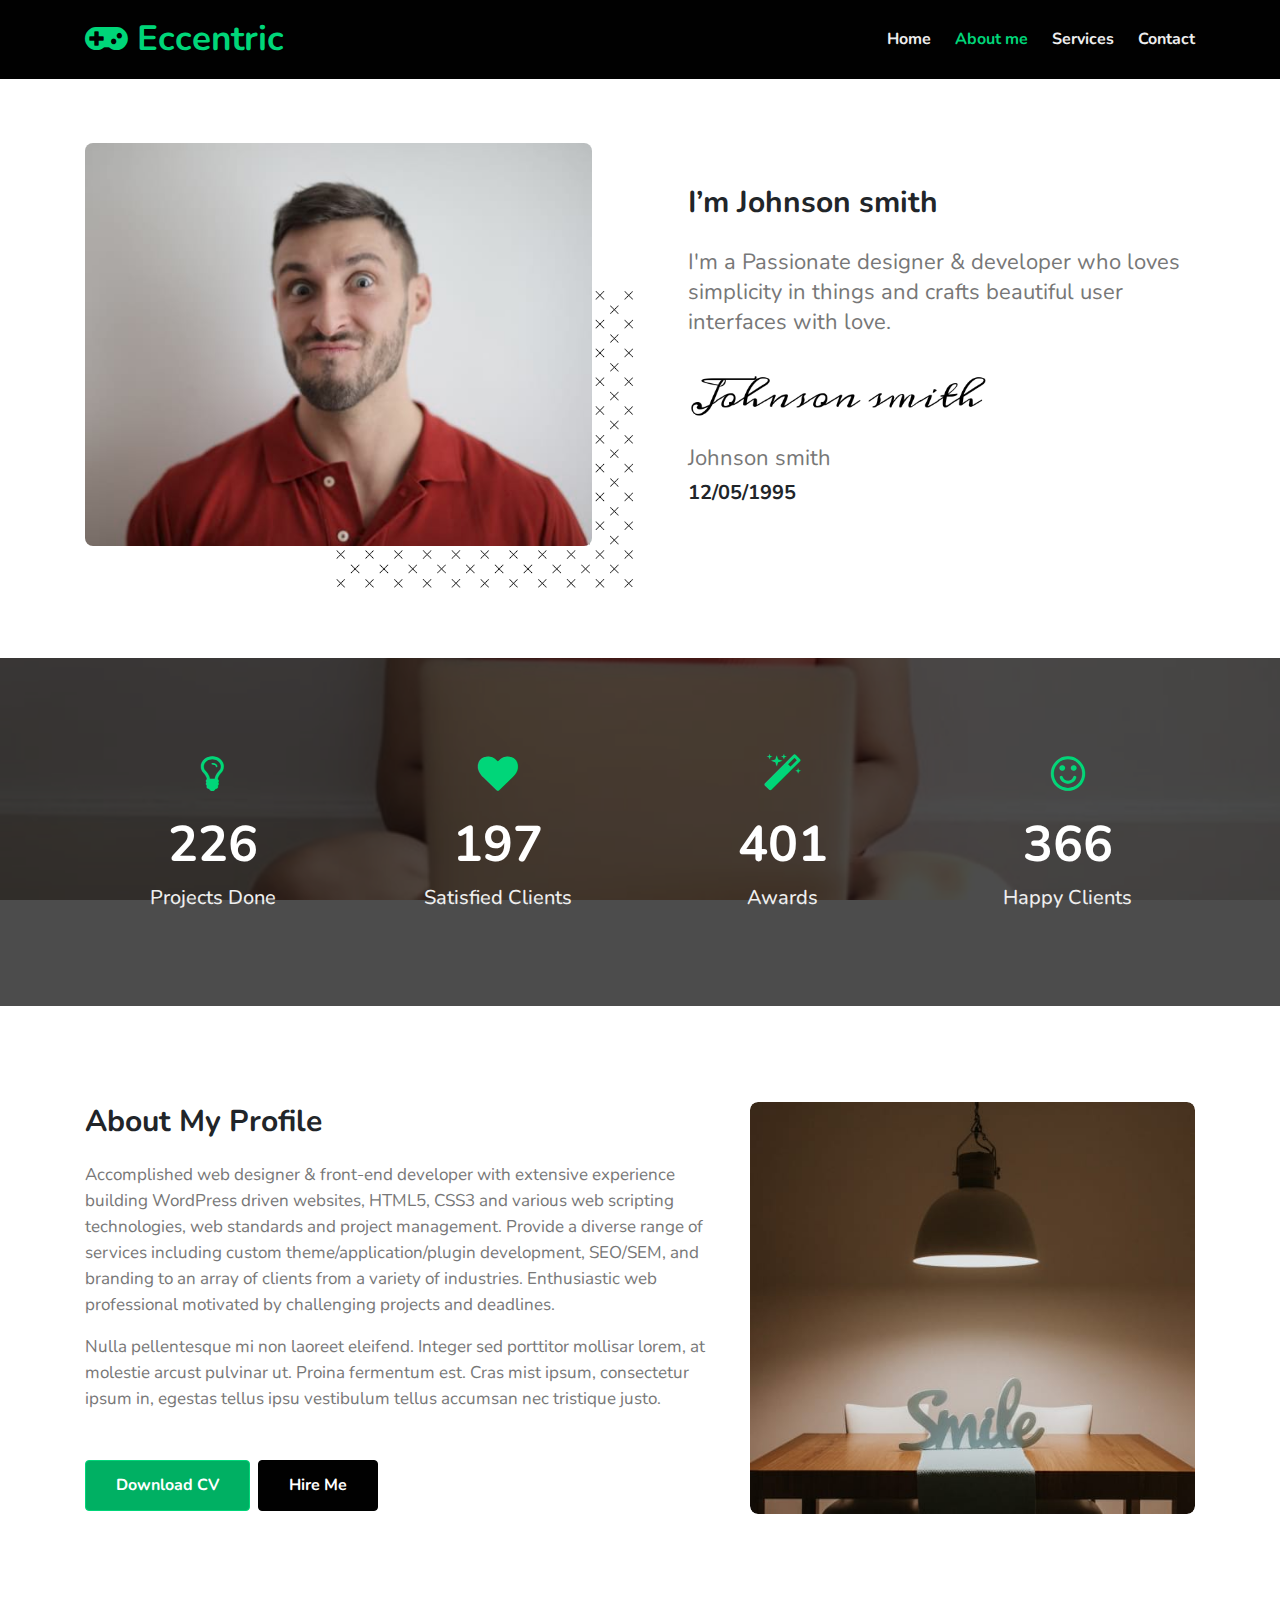
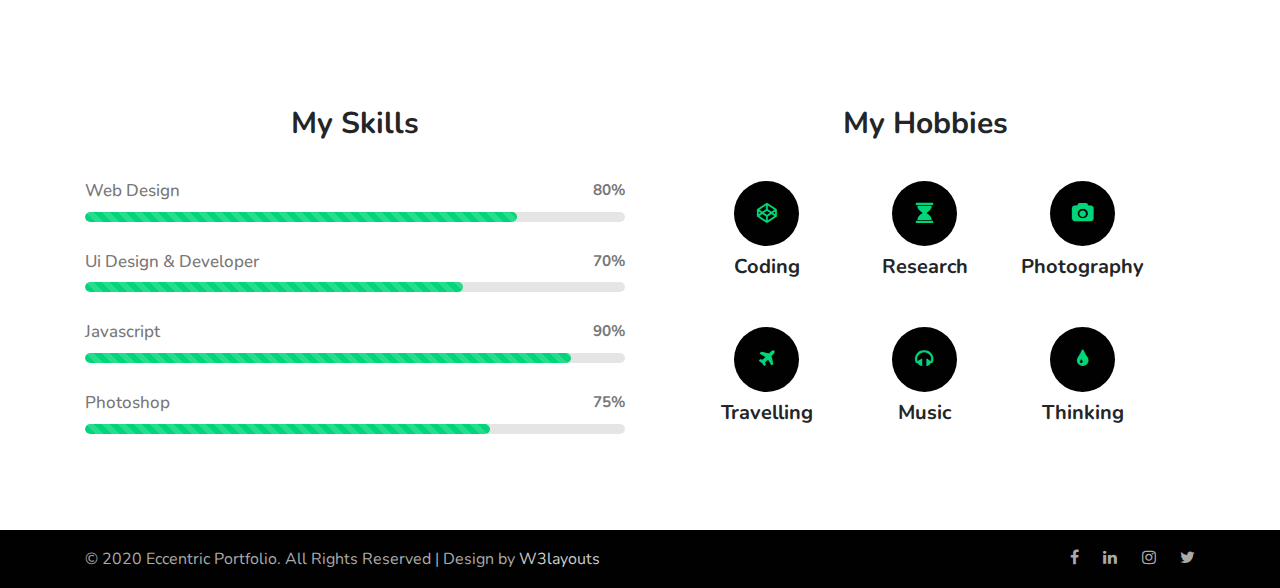
==== about.html @ 5cfd3385 "Website Changed" ====
<!--
Author: W3layouts
Author URL: http://w3layouts.com
-->
<!doctype html>
<html lang="en">

<head>
  <!-- Required meta tags -->
  <meta charset="utf-8">
  <meta name="viewport" content="width=device-width, initial-scale=1, shrink-to-fit=no">

  <title>Eccentric portfolio V2 - Personal Category Bootstrap Responsive Website Template | About : W3layouts</title>

  <!-- google fonts -->
  <link href="//fonts.googleapis.com/css?family=Nunito:400,700&display=swap" rel="stylesheet">

  <!-- Template CSS -->
  <link rel="stylesheet" href="assets/css/style-starter.css">

</head>

<body>
<!-- header -->
<header>
  <div class="w3l-header" id="home">
    <div class="container">
      <nav class="navbar navbar-expand-lg navbar-dark pl-0 pr-0">
        <a class="navbar-brand m-0" href="index.html"><span class="fa fa-gamepad"></span> Eccentric </a>
        <!-- if logo is image enable this   
            <a class="navbar-brand" href="#index.html">
                <img src="image-path" alt="Your logo" title="Your logo" style="height:35px;" />
            </a> -->
        <button class="navbar-toggler" type="button" data-toggle="collapse" data-target="#navbarNav" aria-controls="navbarNav" aria-expanded="false"
          aria-label="Toggle navigation">
          <span class="navbar-toggler-icon fa fa-bars"></span>
        </button>
        <div class="collapse navbar-collapse" id="navbarNav">
          <ul class="navbar-nav ml-auto">
            <li class="nav-item mr-lg-4">
              <a class="nav-link pl-0 pr-0" href="index.html">Home <span class="sr-only">(current)</span></a>
            </li>
            <li class="nav-item active mr-lg-4">
              <a class="nav-link pl-0 pr-0" href="about.html">About me</a>
            </li>
            <li class="nav-item mr-lg-4">
              <a class="nav-link pl-0 pr-0" href="services.html">Services</a>
            </li>
            <li class="nav-item">
              <a class="nav-link pl-0 pr-0" href="contact.html">Contact</a>
            </li>
          </ul>
        </div>
      </nav>
    </div>
  </div>
</header>
<!-- //header -->
<!-- about me -->
<div class="w3l-about py-5">
    <div class="container py-lg-3">
        <div class="row about-content mb-lg-5">
            <div class="col-lg-6 pr-md-5">
                <div class="image-block">
                    <img src="assets/images/me.jpg" class="img-fluid myphoto" alt="my photo" />
                    <img src="assets/images/cross.png" class="img-fluid pos" alt="dots" />
                </div>
            </div>
            <div class="col-lg-6 info pl-lg-5 mt-lg-0 mt-5 pt-lg-0 pt-3 align-center">
                <h4 class="">I’m Johnson smith</h4>
                <p class="mt-md-4 mt-3 mb-0"> I'm a Passionate designer & developer who loves simplicity in things and crafts beautiful user
                    interfaces with love.</p>
                <img src="assets/images/signature.png" class="img-fluid signature mt-4 mb-2" width="300px" alt="my photo" />
                <p class="m-0 mb-2">Johnson smith</p>
                <h6>12/05/1995</h6>
            </div>
        </div>
    </div>
</div>
<!-- //about me -->
<!-- stats -->
<section class="w3l-stats py-lg-5 py-4" id="stats">
    <div class="gallery-inner container py-md-5 py-4">
        <div class="row stats-con text-white">
            <div class="col-sm-3 col-6 stats_info counter_grid">
                <span class="fa fa-lightbulb-o"></span>
                <p class="counter">645</p>
                <h4>Projects Done</h4>
            </div>
            <div class="col-sm-3 col-6 stats_info counter_grid1">
                <span class="fa fa-heart"></span>
                <p class="counter">563</p>
                <h4>Satisfied Clients</h4>
            </div>
            <div class="col-sm-3 col-6 stats_info counter_grid mt-sm-0 mt-5">
                <span class="fa fa-magic"></span>
                <p class="counter">1145</p>
                <h4>Awards</h4>
            </div>
            <div class="col-sm-3 col-6 stats_info counter_grid2 mt-sm-0 mt-5">
                <span class="fa fa-smile-o"></span>
                <p class="counter">1045</p>
                <h4>Happy Clients</h4>
            </div>
        </div>
    </div>
</section>
<!-- //stats -->
<!-- about my profile -->
<section class="w3l-about-bottom py-5" id="about">
    <div class="container py-lg-5 py-md-3">
        <div class="row middle-grids">
            <div class="col-lg-7 advantage-grid-info">
                <div class="advantage_left">
                    <h4>About my profile </h4>
                    <p class="mb-3">Accomplished web designer & front-end developer with extensive experience
                        building WordPress driven websites, HTML5, CSS3 and various web scripting technologies,
                        web standards and project management. Provide a diverse range of services including custom
                        theme/application/plugin development, SEO/SEM, and branding to an array of clients from a
                        variety of industries. Enthusiastic web professional motivated by challenging projects and
                        deadlines.</p>
                    <p class="mb-0">Nulla pellentesque mi non laoreet eleifend. Integer sed porttitor mollisar
                        lorem, at molestie arcust pulvinar ut. Proina fermentum est. Cras mist ipsum, consectetur
                        ipsum in, egestas tellus ipsu vestibulum tellus accumsan nec tristique justo.
                    </p>
                    <a href="resume.html" class="btn-style btn-primary btn mt-lg-5 mt-4">Download CV</a>
                    <a href="contact.html" class="btn-style btn-secondary btn mt-lg-5 mt-4 ml-1">Hire Me</a>
                </div>
            </div>
            <div class="col-lg-5 advantage-grid-info1">
                <div class="advantage_left1 mt-lg-0 mt-5">
                    <img src="assets/images/about.jpg" class="img img-fluid" alt="">
                </div>
            </div>
        </div>
    </div>
</section>
<!-- //about my profile -->
<!-- skills and hobbies -->
<div class="w3l-skills py-5" id="skills">
    <div class="container py-lg-5 py-md-3">
        <div class="modal-spa">
            <div class="row skills">
                <div class="col-lg-6 bar-grids bargrids-left">
                    <h4> My Skills </h4>
                    <h6>web design <span> 80% </span></h6>
                    <div class="progress">
                        <div class="progress-bar progress-bar-striped active editContent" style="width: 80%">
                        </div>
                    </div>
                    <h6>ui design & developer <span> 70% </span></h6>
                    <div class="progress  w3-bar-grids">
                        <div class="progress-bar progress-bar-striped active" style="width: 70%">
                        </div>
                    </div>
                    <h6>Javascript<span>90% </span></h6>
                    <div class="progress  w3-bar-grids">
                        <div class="progress-bar progress-bar-striped active" style="width: 90%">
                        </div>
                    </div>
                    <h6>Photoshop <span> 75% </span></h6>
                    <div class="progress  w3-bar-grids prgs-w3-last">
                        <div class="progress-bar progress-bar-striped active" style="width: 75%">
                        </div>
                    </div>
                </div>
                <div class="col-lg-6 bar-grids w3-bar-grids mt-lg-0 mt-5">
                    <h4> My Hobbies </h4>
                    <div class="row pl-lg-5 pr-lg-5">
                        <div class="col-4 hobbies-grid1 grid1">
                            <div class="icon-bg">
                                <span class="fa fa-codepen"></span>
                            </div>
                            <h5>Coding</h5>
                        </div>
                        <div class="col-4 hobbies-grid1 grid2">
                            <div class="icon-bg">
                                <span class="fa fa-hourglass"></span>
                            </div>
                            <h5>Research</h5>
                        </div>
                        <div class="col-4 hobbies-grid1 grid3">
                            <div class="icon-bg">
                                <span class="fa fa-camera"></span>
                            </div>
                            <h5>Photography</h5>
                        </div>
                        <div class="col-4 hobbies-grid1 grid4">
                            <div class="icon-bg">
                                <span class="fa fa-plane"></span>
                            </div>
                            <h5>Travelling</h5>
                        </div>
                        <div class="col-4 hobbies-grid1 grid5">
                            <div class="icon-bg">
                                <span class="fa fa-headphones"></span>
                            </div>
                            <h5>Music</h5>
                        </div>
                        <div class="col-4 hobbies-grid1 grid6">
                            <div class="icon-bg">
                                <span class="fa fa-tint"></span>
                            </div>
                            <h5>Thinking</h5>
                        </div>
                    </div>
                </div>
            </div>
        </div>
    </div>
</div>
<!-- //skills and hobbies -->
<!-- Footer -->
<footer>
  <section class="w3l-footers-1">
    <div class="footer py-3">
      <div class="container">
        <div class="footer-content">
          <div class="row">
            <div class="col-lg-8 footer-left">
              <p class="m-0">&copy; 2020 Eccentric Portfolio. All Rights Reserved | Design by <a href="https://w3layouts.com">W3layouts</a></p>
            </div>
            <div class="col-lg-4 footer-right text-lg-right text-center mt-lg-0 mt-3">
              <ul class="social m-0 p-0">
                <li><a href="#facebook"><span class="fa fa-facebook"></span></a></li>
                <li><a href="#linkedin"><span class="fa fa-linkedin"></span></a></li>
                <li><a href="#instagram"><span class="fa fa-instagram"></span></a></li>
                <li><a href="#twitter"><span class="fa fa-twitter"></span></a></li>
              </ul>
            </div>
          </div>
        </div>
      </div>
    </div>
  </section>
</footer>
<!-- //Footer -->

<!-- move top -->
<button onclick="topFunction()" id="movetop" class="editContent" title="Go to top">
  <span class="fa fa-angle-up"></span>
</button>
<script>
  // When the user scrolls down 20px from the top of the document, show the button
  window.onscroll = function () {
    scrollFunction()
  };

  function scrollFunction() {
    if (document.body.scrollTop > 20 || document.documentElement.scrollTop > 20) {
      document.getElementById("movetop").style.display = "block";
    } else {
      document.getElementById("movetop").style.display = "none";
    }
  }

  // When the user clicks on the button, scroll to the top of the document
  function topFunction() {
    document.body.scrollTop = 0;
    document.documentElement.scrollTop = 0;
  }
</script>
<!-- /move top -->

<!-- common jquery -->
<script src="assets/js/jquery-3.3.1.min.js"></script>
<!-- //common jquery -->

<!-- disable body scroll which navbar is in active -->
<script>
  $(function () {
    $('.navbar-toggler').click(function () {
      $('body').toggleClass('noscroll');
    })
  });
</script>
<!-- disable body scroll which navbar is in active -->


<!-- for blog carousel slider -->
<script src="assets/js/owl.carousel.js"></script>
<script>
  $(document).ready(function () {
    var owl = $('.owl-carousel');
    owl.owlCarousel({
      stagePadding: 20,
      margin: 15,
      nav: false,
      loop: false,
      responsive: {
        0: {
          items: 1
        },
        600: {
          items: 2
        },
        1000: {
          items: 3
        }
      }
    })
  })
</script>
<!-- //for blog carousel slider -->


<!-- stats number counter-->
<script src="assets/js/jquery.waypoints.min.js"></script>
<script src="assets/js/jquery.countup.js"></script>
<script>
  $('.counter').countUp();
</script>
<!-- //stats number counter -->

<!-- jQuery-Photo-filter-lightbox-portfolio-plugin -->
<script src="assets/js/jquery-1.7.2.js"></script>
<script src="assets/js/jquery.quicksand.js"></script>
<script src="assets/js/script.js"></script>
<script src="assets/js/jquery.prettyPhoto.js"></script>
<!-- //jQuery-Photo-filter-lightbox-portfolio-plugin -->

<!--  bootstrap js -->
<script src="assets/js/bootstrap.min.js"></script>
<!--  //bootstrap js -->

</body>

</html>
---- assets/css/style-starter.css ----
/*--
Author: W3layouts
Author URL: http://w3layouts.com
--*/@charset "UTF-8";
/*!
 * Bootstrap v4.4.1 (https://getbootstrap.com/)
 * Copyright 2011-2019 The Bootstrap Authors
 * Copyright 2011-2019 Twitter, Inc.
 * Licensed under MIT (https://github.com/twbs/bootstrap/blob/master/LICENSE)
 */
:root {
  --blue: #007bff;
  --indigo: #6610f2;
  --purple: #6f42c1;
  --pink: #e83e8c;
  --red: #dc3545;
  --orange: #fd7e14;
  --yellow: #ffc107;
  --green: #28a745;
  --teal: #20c997;
  --cyan: #17a2b8;
  --white: #fff;
  --gray: #6c757d;
  --gray-dark: #343a40;
  --primary: #00d679;
  --secondary: #010101;
  --success: #28a745;
  --info: #17a2b8;
  --warning: #ffc107;
  --danger: #dc3545;
  --light: #f8f9fa;
  --dark: #343a40;
  --breakpoint-xs: 0;
  --breakpoint-sm: 576px;
  --breakpoint-md: 768px;
  --breakpoint-lg: 992px;
  --breakpoint-xl: 1200px;
  --font-family-sans-serif: -apple-system, BlinkMacSystemFont, "Segoe UI", Roboto, "Helvetica Neue", Arial, "Noto Sans", sans-serif, "Apple Color Emoji", "Segoe UI Emoji", "Segoe UI Symbol", "Noto Color Emoji";
  --font-family-monospace: SFMono-Regular, Menlo, Monaco, Consolas, "Liberation Mono", "Courier New", monospace; }

*,
*::before,
*::after {
  box-sizing: border-box; }

html {
  font-family: sans-serif;
  line-height: 1.15;
  -webkit-text-size-adjust: 100%;
  -webkit-tap-highlight-color: rgba(0, 0, 0, 0); }

article, aside, figcaption, figure, footer, header, hgroup, main, nav, section {
  display: block; }

body {
  margin: 0;
  font-family: -apple-system, BlinkMacSystemFont, "Segoe UI", Roboto, "Helvetica Neue", Arial, "Noto Sans", sans-serif, "Apple Color Emoji", "Segoe UI Emoji", "Segoe UI Symbol", "Noto Color Emoji";
  font-size: 1rem;
  font-weight: 400;
  line-height: 1.5;
  color: #212529;
  text-align: left;
  background-color: #fff; }

[tabindex="-1"]:focus:not(:focus-visible) {
  outline: 0 !important; }

hr {
  box-sizing: content-box;
  height: 0;
  overflow: visible; }

h1, h2, h3, h4, h5, h6 {
  margin-top: 0;
  margin-bottom: 0.5rem; }

p {
  margin-top: 0;
  margin-bottom: 1rem; }

abbr[title],
abbr[data-original-title] {
  text-decoration: underline;
  -webkit-text-decoration: underline dotted;
          text-decoration: underline dotted;
  cursor: help;
  border-bottom: 0;
  -webkit-text-decoration-skip-ink: none;
          text-decoration-skip-ink: none; }

address {
  margin-bottom: 1rem;
  font-style: normal;
  line-height: inherit; }

ol,
ul,
dl {
  margin-top: 0;
  margin-bottom: 1rem; }

ol ol,
ul ul,
ol ul,
ul ol {
  margin-bottom: 0; }

dt {
  font-weight: 700; }

dd {
  margin-bottom: .5rem;
  margin-left: 0; }

blockquote {
  margin: 0 0 1rem; }

b,
strong {
  font-weight: bolder; }

small {
  font-size: 80%; }

sub,
sup {
  position: relative;
  font-size: 75%;
  line-height: 0;
  vertical-align: baseline; }

sub {
  bottom: -.25em; }

sup {
  top: -.5em; }

a {
  color: #00d679;
  text-decoration: none;
  background-color: transparent; }
  a:hover {
    color: #008a4e;
    text-decoration: underline; }

a:not([href]) {
  color: inherit;
  text-decoration: none; }
  a:not([href]):hover {
    color: inherit;
    text-decoration: none; }

pre,
code,
kbd,
samp {
  font-family: SFMono-Regular, Menlo, Monaco, Consolas, "Liberation Mono", "Courier New", monospace;
  font-size: 1em; }

pre {
  margin-top: 0;
  margin-bottom: 1rem;
  overflow: auto; }

figure {
  margin: 0 0 1rem; }

img {
  vertical-align: middle;
  border-style: none; }

svg {
  overflow: hidden;
  vertical-align: middle; }

table {
  border-collapse: collapse; }

caption {
  padding-top: 0.75rem;
  padding-bottom: 0.75rem;
  color: #6c757d;
  text-align: left;
  caption-side: bottom; }

th {
  text-align: inherit; }

label {
  display: inline-block;
  margin-bottom: 0.5rem; }

button {
  border-radius: 0; }

button:focus {
  outline: 1px dotted;
  outline: 5px auto -webkit-focus-ring-color; }

input,
button,
select,
optgroup,
textarea {
  margin: 0;
  font-family: inherit;
  font-size: inherit;
  line-height: inherit; }

button,
input {
  overflow: visible; }

button,
select {
  text-transform: none; }

select {
  word-wrap: normal; }

button,
[type="button"],
[type="reset"],
[type="submit"] {
  -webkit-appearance: button; }

button:not(:disabled),
[type="button"]:not(:disabled),
[type="reset"]:not(:disabled),
[type="submit"]:not(:disabled) {
  cursor: pointer; }

button::-moz-focus-inner,
[type="button"]::-moz-focus-inner,
[type="reset"]::-moz-focus-inner,
[type="submit"]::-moz-focus-inner {
  padding: 0;
  border-style: none; }

input[type="radio"],
input[type="checkbox"] {
  box-sizing: border-box;
  padding: 0; }

input[type="date"],
input[type="time"],
input[type="datetime-local"],
input[type="month"] {
  -webkit-appearance: listbox; }

textarea {
  overflow: auto;
  resize: vertical; }

fieldset {
  min-width: 0;
  padding: 0;
  margin: 0;
  border: 0; }

legend {
  display: block;
  width: 100%;
  max-width: 100%;
  padding: 0;
  margin-bottom: .5rem;
  font-size: 1.5rem;
  line-height: inherit;
  color: inherit;
  white-space: normal; }
  @media (max-width: 1200px) {
    legend {
      font-size: calc(1.275rem + 0.3vw) ; } }

progress {
  vertical-align: baseline; }

[type="number"]::-webkit-inner-spin-button,
[type="number"]::-webkit-outer-spin-button {
  height: auto; }

[type="search"] {
  outline-offset: -2px;
  -webkit-appearance: none; }

[type="search"]::-webkit-search-decoration {
  -webkit-appearance: none; }

::-webkit-file-upload-button {
  font: inherit;
  -webkit-appearance: button; }

output {
  display: inline-block; }

summary {
  display: list-item;
  cursor: pointer; }

template {
  display: none; }

[hidden] {
  display: none !important; }

h1, h2, h3, h4, h5, h6,
.h1, .h2, .h3, .h4, .h5, .h6 {
  margin-bottom: 0.5rem;
  font-weight: 500;
  line-height: 1.2; }

h1, .h1 {
  font-size: 2.5rem; }
  @media (max-width: 1200px) {
    h1, .h1 {
      font-size: calc(1.375rem + 1.5vw) ; } }

h2, .h2 {
  font-size: 2rem; }
  @media (max-width: 1200px) {
    h2, .h2 {
      font-size: calc(1.325rem + 0.9vw) ; } }

h3, .h3 {
  font-size: 1.75rem; }
  @media (max-width: 1200px) {
    h3, .h3 {
      font-size: calc(1.3rem + 0.6vw) ; } }

h4, .h4 {
  font-size: 1.5rem; }
  @media (max-width: 1200px) {
    h4, .h4 {
      font-size: calc(1.275rem + 0.3vw) ; } }

h5, .h5 {
  font-size: 1.25rem; }

h6, .h6 {
  font-size: 1rem; }

.lead {
  font-size: 1.25rem;
  font-weight: 300; }

.display-1 {
  font-size: 6rem;
  font-weight: 300;
  line-height: 1.2; }
  @media (max-width: 1200px) {
    .display-1 {
      font-size: calc(1.725rem + 5.7vw) ; } }

.display-2 {
  font-size: 5.5rem;
  font-weight: 300;
  line-height: 1.2; }
  @media (max-width: 1200px) {
    .display-2 {
      font-size: calc(1.675rem + 5.1vw) ; } }

.display-3 {
  font-size: 4.5rem;
  font-weight: 300;
  line-height: 1.2; }
  @media (max-width: 1200px) {
    .display-3 {
      font-size: calc(1.575rem + 3.9vw) ; } }

.display-4 {
  font-size: 3.5rem;
  font-weight: 300;
  line-height: 1.2; }
  @media (max-width: 1200px) {
    .display-4 {
      font-size: calc(1.475rem + 2.7vw) ; } }

hr {
  margin-top: 1rem;
  margin-bottom: 1rem;
  border: 0;
  border-top: 1px solid rgba(0, 0, 0, 0.1); }

small,
.small {
  font-size: 80%;
  font-weight: 400; }

mark,
.mark {
  padding: 0.2em;
  background-color: #fcf8e3; }

.list-unstyled {
  padding-left: 0;
  list-style: none; }

.list-inline {
  padding-left: 0;
  list-style: none; }

.list-inline-item {
  display: inline-block; }
  .list-inline-item:not(:last-child) {
    margin-right: 0.5rem; }

.initialism {
  font-size: 90%;
  text-transform: uppercase; }

.blockquote {
  margin-bottom: 1rem;
  font-size: 1.25rem; }

.blockquote-footer {
  display: block;
  font-size: 80%;
  color: #6c757d; }
  .blockquote-footer::before {
    content: "\2014\00A0"; }

.img-fluid {
  max-width: 100%;
  height: auto; }

.img-thumbnail {
  padding: 0.25rem;
  background-color: #fff;
  border: 1px solid #dee2e6;
  border-radius: 0.25rem;
  max-width: 100%;
  height: auto; }

.figure {
  display: inline-block; }

.figure-img {
  margin-bottom: 0.5rem;
  line-height: 1; }

.figure-caption {
  font-size: 90%;
  color: #6c757d; }

code {
  font-size: 87.5%;
  color: #e83e8c;
  word-wrap: break-word; }
  a > code {
    color: inherit; }

kbd {
  padding: 0.2rem 0.4rem;
  font-size: 87.5%;
  color: #fff;
  background-color: #212529;
  border-radius: 0.2rem; }
  kbd kbd {
    padding: 0;
    font-size: 100%;
    font-weight: 700; }

pre {
  display: block;
  font-size: 87.5%;
  color: #212529; }
  pre code {
    font-size: inherit;
    color: inherit;
    word-break: normal; }

.pre-scrollable {
  max-height: 340px;
  overflow-y: scroll; }

.container {
  width: 100%;
  padding-right: 15px;
  padding-left: 15px;
  margin-right: auto;
  margin-left: auto; }
  @media (min-width: 576px) {
    .container {
      max-width: 540px; } }
  @media (min-width: 768px) {
    .container {
      max-width: 720px; } }
  @media (min-width: 992px) {
    .container {
      max-width: 960px; } }
  @media (min-width: 1200px) {
    .container {
      max-width: 1140px; } }

.container-fluid, .container-sm, .container-md, .container-lg, .container-xl {
  width: 100%;
  padding-right: 15px;
  padding-left: 15px;
  margin-right: auto;
  margin-left: auto; }

@media (min-width: 576px) {
  .container, .container-sm {
    max-width: 540px; } }

@media (min-width: 768px) {
  .container, .container-sm, .container-md {
    max-width: 720px; } }

@media (min-width: 992px) {
  .container, .container-sm, .container-md, .container-lg {
    max-width: 960px; } }

@media (min-width: 1200px) {
  .container, .container-sm, .container-md, .container-lg, .container-xl {
    max-width: 1140px; } }

.row {
  display: flex;
  flex-wrap: wrap;
  margin-right: -15px;
  margin-left: -15px; }

.no-gutters {
  margin-right: 0;
  margin-left: 0; }
  .no-gutters > .col,
  .no-gutters > [class*="col-"] {
    padding-right: 0;
    padding-left: 0; }

.col-1, .col-2, .col-3, .col-4, .col-5, .col-6, .col-7, .col-8, .col-9, .col-10, .col-11, .col-12, .col,
.col-auto, .col-sm-1, .col-sm-2, .col-sm-3, .col-sm-4, .col-sm-5, .col-sm-6, .col-sm-7, .col-sm-8, .col-sm-9, .col-sm-10, .col-sm-11, .col-sm-12, .col-sm,
.col-sm-auto, .col-md-1, .col-md-2, .col-md-3, .col-md-4, .col-md-5, .col-md-6, .col-md-7, .col-md-8, .col-md-9, .col-md-10, .col-md-11, .col-md-12, .col-md,
.col-md-auto, .col-lg-1, .col-lg-2, .col-lg-3, .col-lg-4, .col-lg-5, .col-lg-6, .col-lg-7, .col-lg-8, .col-lg-9, .col-lg-10, .col-lg-11, .col-lg-12, .col-lg,
.col-lg-auto, .col-xl-1, .col-xl-2, .col-xl-3, .col-xl-4, .col-xl-5, .col-xl-6, .col-xl-7, .col-xl-8, .col-xl-9, .col-xl-10, .col-xl-11, .col-xl-12, .col-xl,
.col-xl-auto {
  position: relative;
  width: 100%;
  padding-right: 15px;
  padding-left: 15px; }

.col {
  flex-basis: 0;
  flex-grow: 1;
  max-width: 100%; }

.row-cols-1 > * {
  flex: 0 0 100%;
  max-width: 100%; }

.row-cols-2 > * {
  flex: 0 0 50%;
  max-width: 50%; }

.row-cols-3 > * {
  flex: 0 0 33.33333%;
  max-width: 33.33333%; }

.row-cols-4 > * {
  flex: 0 0 25%;
  max-width: 25%; }

.row-cols-5 > * {
  flex: 0 0 20%;
  max-width: 20%; }

.row-cols-6 > * {
  flex: 0 0 16.66667%;
  max-width: 16.66667%; }

.col-auto {
  flex: 0 0 auto;
  width: auto;
  max-width: 100%; }

.col-1 {
  flex: 0 0 8.33333%;
  max-width: 8.33333%; }

.col-2 {
  flex: 0 0 16.66667%;
  max-width: 16.66667%; }

.col-3 {
  flex: 0 0 25%;
  max-width: 25%; }

.col-4 {
  flex: 0 0 33.33333%;
  max-width: 33.33333%; }

.col-5 {
  flex: 0 0 41.66667%;
  max-width: 41.66667%; }

.col-6 {
  flex: 0 0 50%;
  max-width: 50%; }

.col-7 {
  flex: 0 0 58.33333%;
  max-width: 58.33333%; }

.col-8 {
  flex: 0 0 66.66667%;
  max-width: 66.66667%; }

.col-9 {
  flex: 0 0 75%;
  max-width: 75%; }

.col-10 {
  flex: 0 0 83.33333%;
  max-width: 83.33333%; }

.col-11 {
  flex: 0 0 91.66667%;
  max-width: 91.66667%; }

.col-12 {
  flex: 0 0 100%;
  max-width: 100%; }

.order-first {
  order: -1; }

.order-last {
  order: 13; }

.order-0 {
  order: 0; }

.order-1 {
  order: 1; }

.order-2 {
  order: 2; }

.order-3 {
  order: 3; }

.order-4 {
  order: 4; }

.order-5 {
  order: 5; }

.order-6 {
  order: 6; }

.order-7 {
  order: 7; }

.order-8 {
  order: 8; }

.order-9 {
  order: 9; }

.order-10 {
  order: 10; }

.order-11 {
  order: 11; }

.order-12 {
  order: 12; }

.offset-1 {
  margin-left: 8.33333%; }

.offset-2 {
  margin-left: 16.66667%; }

.offset-3 {
  margin-left: 25%; }

.offset-4 {
  margin-left: 33.33333%; }

.offset-5 {
  margin-left: 41.66667%; }

.offset-6 {
  margin-left: 50%; }

.offset-7 {
  margin-left: 58.33333%; }

.offset-8 {
  margin-left: 66.66667%; }

.offset-9 {
  margin-left: 75%; }

.offset-10 {
  margin-left: 83.33333%; }

.offset-11 {
  margin-left: 91.66667%; }

@media (min-width: 576px) {
  .col-sm {
    flex-basis: 0;
    flex-grow: 1;
    max-width: 100%; }
  .row-cols-sm-1 > * {
    flex: 0 0 100%;
    max-width: 100%; }
  .row-cols-sm-2 > * {
    flex: 0 0 50%;
    max-width: 50%; }
  .row-cols-sm-3 > * {
    flex: 0 0 33.33333%;
    max-width: 33.33333%; }
  .row-cols-sm-4 > * {
    flex: 0 0 25%;
    max-width: 25%; }
  .row-cols-sm-5 > * {
    flex: 0 0 20%;
    max-width: 20%; }
  .row-cols-sm-6 > * {
    flex: 0 0 16.66667%;
    max-width: 16.66667%; }
  .col-sm-auto {
    flex: 0 0 auto;
    width: auto;
    max-width: 100%; }
  .col-sm-1 {
    flex: 0 0 8.33333%;
    max-width: 8.33333%; }
  .col-sm-2 {
    flex: 0 0 16.66667%;
    max-width: 16.66667%; }
  .col-sm-3 {
    flex: 0 0 25%;
    max-width: 25%; }
  .col-sm-4 {
    flex: 0 0 33.33333%;
    max-width: 33.33333%; }
  .col-sm-5 {
    flex: 0 0 41.66667%;
    max-width: 41.66667%; }
  .col-sm-6 {
    flex: 0 0 50%;
    max-width: 50%; }
  .col-sm-7 {
    flex: 0 0 58.33333%;
    max-width: 58.33333%; }
  .col-sm-8 {
    flex: 0 0 66.66667%;
    max-width: 66.66667%; }
  .col-sm-9 {
    flex: 0 0 75%;
    max-width: 75%; }
  .col-sm-10 {
    flex: 0 0 83.33333%;
    max-width: 83.33333%; }
  .col-sm-11 {
    flex: 0 0 91.66667%;
    max-width: 91.66667%; }
  .col-sm-12 {
    flex: 0 0 100%;
    max-width: 100%; }
  .order-sm-first {
    order: -1; }
  .order-sm-last {
    order: 13; }
  .order-sm-0 {
    order: 0; }
  .order-sm-1 {
    order: 1; }
  .order-sm-2 {
    order: 2; }
  .order-sm-3 {
    order: 3; }
  .order-sm-4 {
    order: 4; }
  .order-sm-5 {
    order: 5; }
  .order-sm-6 {
    order: 6; }
  .order-sm-7 {
    order: 7; }
  .order-sm-8 {
    order: 8; }
  .order-sm-9 {
    order: 9; }
  .order-sm-10 {
    order: 10; }
  .order-sm-11 {
    order: 11; }
  .order-sm-12 {
    order: 12; }
  .offset-sm-0 {
    margin-left: 0; }
  .offset-sm-1 {
    margin-left: 8.33333%; }
  .offset-sm-2 {
    margin-left: 16.66667%; }
  .offset-sm-3 {
    margin-left: 25%; }
  .offset-sm-4 {
    margin-left: 33.33333%; }
  .offset-sm-5 {
    margin-left: 41.66667%; }
  .offset-sm-6 {
    margin-left: 50%; }
  .offset-sm-7 {
    margin-left: 58.33333%; }
  .offset-sm-8 {
    margin-left: 66.66667%; }
  .offset-sm-9 {
    margin-left: 75%; }
  .offset-sm-10 {
    margin-left: 83.33333%; }
  .offset-sm-11 {
    margin-left: 91.66667%; } }

@media (min-width: 768px) {
  .col-md {
    flex-basis: 0;
    flex-grow: 1;
    max-width: 100%; }
  .row-cols-md-1 > * {
    flex: 0 0 100%;
    max-width: 100%; }
  .row-cols-md-2 > * {
    flex: 0 0 50%;
    max-width: 50%; }
  .row-cols-md-3 > * {
    flex: 0 0 33.33333%;
    max-width: 33.33333%; }
  .row-cols-md-4 > * {
    flex: 0 0 25%;
    max-width: 25%; }
  .row-cols-md-5 > * {
    flex: 0 0 20%;
    max-width: 20%; }
  .row-cols-md-6 > * {
    flex: 0 0 16.66667%;
    max-width: 16.66667%; }
  .col-md-auto {
    flex: 0 0 auto;
    width: auto;
    max-width: 100%; }
  .col-md-1 {
    flex: 0 0 8.33333%;
    max-width: 8.33333%; }
  .col-md-2 {
    flex: 0 0 16.66667%;
    max-width: 16.66667%; }
  .col-md-3 {
    flex: 0 0 25%;
    max-width: 25%; }
  .col-md-4 {
    flex: 0 0 33.33333%;
    max-width: 33.33333%; }
  .col-md-5 {
    flex: 0 0 41.66667%;
    max-width: 41.66667%; }
  .col-md-6 {
    flex: 0 0 50%;
    max-width: 50%; }
  .col-md-7 {
    flex: 0 0 58.33333%;
    max-width: 58.33333%; }
  .col-md-8 {
    flex: 0 0 66.66667%;
    max-width: 66.66667%; }
  .col-md-9 {
    flex: 0 0 75%;
    max-width: 75%; }
  .col-md-10 {
    flex: 0 0 83.33333%;
    max-width: 83.33333%; }
  .col-md-11 {
    flex: 0 0 91.66667%;
    max-width: 91.66667%; }
  .col-md-12 {
    flex: 0 0 100%;
    max-width: 100%; }
  .order-md-first {
    order: -1; }
  .order-md-last {
    order: 13; }
  .order-md-0 {
    order: 0; }
  .order-md-1 {
    order: 1; }
  .order-md-2 {
    order: 2; }
  .order-md-3 {
    order: 3; }
  .order-md-4 {
    order: 4; }
  .order-md-5 {
    order: 5; }
  .order-md-6 {
    order: 6; }
  .order-md-7 {
    order: 7; }
  .order-md-8 {
    order: 8; }
  .order-md-9 {
    order: 9; }
  .order-md-10 {
    order: 10; }
  .order-md-11 {
    order: 11; }
  .order-md-12 {
    order: 12; }
  .offset-md-0 {
    margin-left: 0; }
  .offset-md-1 {
    margin-left: 8.33333%; }
  .offset-md-2 {
    margin-left: 16.66667%; }
  .offset-md-3 {
    margin-left: 25%; }
  .offset-md-4 {
    margin-left: 33.33333%; }
  .offset-md-5 {
    margin-left: 41.66667%; }
  .offset-md-6 {
    margin-left: 50%; }
  .offset-md-7 {
    margin-left: 58.33333%; }
  .offset-md-8 {
    margin-left: 66.66667%; }
  .offset-md-9 {
    margin-left: 75%; }
  .offset-md-10 {
    margin-left: 83.33333%; }
  .offset-md-11 {
    margin-left: 91.66667%; } }

@media (min-width: 992px) {
  .col-lg {
    flex-basis: 0;
    flex-grow: 1;
    max-width: 100%; }
  .row-cols-lg-1 > * {
    flex: 0 0 100%;
    max-width: 100%; }
  .row-cols-lg-2 > * {
    flex: 0 0 50%;
    max-width: 50%; }
  .row-cols-lg-3 > * {
    flex: 0 0 33.33333%;
    max-width: 33.33333%; }
  .row-cols-lg-4 > * {
    flex: 0 0 25%;
    max-width: 25%; }
  .row-cols-lg-5 > * {
    flex: 0 0 20%;
    max-width: 20%; }
  .row-cols-lg-6 > * {
    flex: 0 0 16.66667%;
    max-width: 16.66667%; }
  .col-lg-auto {
    flex: 0 0 auto;
    width: auto;
    max-width: 100%; }
  .col-lg-1 {
    flex: 0 0 8.33333%;
    max-width: 8.33333%; }
  .col-lg-2 {
    flex: 0 0 16.66667%;
    max-width: 16.66667%; }
  .col-lg-3 {
    flex: 0 0 25%;
    max-width: 25%; }
  .col-lg-4 {
    flex: 0 0 33.33333%;
    max-width: 33.33333%; }
  .col-lg-5 {
    flex: 0 0 41.66667%;
    max-width: 41.66667%; }
  .col-lg-6 {
    flex: 0 0 50%;
    max-width: 50%; }
  .col-lg-7 {
    flex: 0 0 58.33333%;
    max-width: 58.33333%; }
  .col-lg-8 {
    flex: 0 0 66.66667%;
    max-width: 66.66667%; }
  .col-lg-9 {
    flex: 0 0 75%;
    max-width: 75%; }
  .col-lg-10 {
    flex: 0 0 83.33333%;
    max-width: 83.33333%; }
  .col-lg-11 {
    flex: 0 0 91.66667%;
    max-width: 91.66667%; }
  .col-lg-12 {
    flex: 0 0 100%;
    max-width: 100%; }
  .order-lg-first {
    order: -1; }
  .order-lg-last {
    order: 13; }
  .order-lg-0 {
    order: 0; }
  .order-lg-1 {
    order: 1; }
  .order-lg-2 {
    order: 2; }
  .order-lg-3 {
    order: 3; }
  .order-lg-4 {
    order: 4; }
  .order-lg-5 {
    order: 5; }
  .order-lg-6 {
    order: 6; }
  .order-lg-7 {
    order: 7; }
  .order-lg-8 {
    order: 8; }
  .order-lg-9 {
    order: 9; }
  .order-lg-10 {
    order: 10; }
  .order-lg-11 {
    order: 11; }
  .order-lg-12 {
    order: 12; }
  .offset-lg-0 {
    margin-left: 0; }
  .offset-lg-1 {
    margin-left: 8.33333%; }
  .offset-lg-2 {
    margin-left: 16.66667%; }
  .offset-lg-3 {
    margin-left: 25%; }
  .offset-lg-4 {
    margin-left: 33.33333%; }
  .offset-lg-5 {
    margin-left: 41.66667%; }
  .offset-lg-6 {
    margin-left: 50%; }
  .offset-lg-7 {
    margin-left: 58.33333%; }
  .offset-lg-8 {
    margin-left: 66.66667%; }
  .offset-lg-9 {
    margin-left: 75%; }
  .offset-lg-10 {
    margin-left: 83.33333%; }
  .offset-lg-11 {
    margin-left: 91.66667%; } }

@media (min-width: 1200px) {
  .col-xl {
    flex-basis: 0;
    flex-grow: 1;
    max-width: 100%; }
  .row-cols-xl-1 > * {
    flex: 0 0 100%;
    max-width: 100%; }
  .row-cols-xl-2 > * {
    flex: 0 0 50%;
    max-width: 50%; }
  .row-cols-xl-3 > * {
    flex: 0 0 33.33333%;
    max-width: 33.33333%; }
  .row-cols-xl-4 > * {
    flex: 0 0 25%;
    max-width: 25%; }
  .row-cols-xl-5 > * {
    flex: 0 0 20%;
    max-width: 20%; }
  .row-cols-xl-6 > * {
    flex: 0 0 16.66667%;
    max-width: 16.66667%; }
  .col-xl-auto {
    flex: 0 0 auto;
    width: auto;
    max-width: 100%; }
  .col-xl-1 {
    flex: 0 0 8.33333%;
    max-width: 8.33333%; }
  .col-xl-2 {
    flex: 0 0 16.66667%;
    max-width: 16.66667%; }
  .col-xl-3 {
    flex: 0 0 25%;
    max-width: 25%; }
  .col-xl-4 {
    flex: 0 0 33.33333%;
    max-width: 33.33333%; }
  .col-xl-5 {
    flex: 0 0 41.66667%;
    max-width: 41.66667%; }
  .col-xl-6 {
    flex: 0 0 50%;
    max-width: 50%; }
  .col-xl-7 {
    flex: 0 0 58.33333%;
    max-width: 58.33333%; }
  .col-xl-8 {
    flex: 0 0 66.66667%;
    max-width: 66.66667%; }
  .col-xl-9 {
    flex: 0 0 75%;
    max-width: 75%; }
  .col-xl-10 {
    flex: 0 0 83.33333%;
    max-width: 83.33333%; }
  .col-xl-11 {
    flex: 0 0 91.66667%;
    max-width: 91.66667%; }
  .col-xl-12 {
    flex: 0 0 100%;
    max-width: 100%; }
  .order-xl-first {
    order: -1; }
  .order-xl-last {
    order: 13; }
  .order-xl-0 {
    order: 0; }
  .order-xl-1 {
    order: 1; }
  .order-xl-2 {
    order: 2; }
  .order-xl-3 {
    order: 3; }
  .order-xl-4 {
    order: 4; }
  .order-xl-5 {
    order: 5; }
  .order-xl-6 {
    order: 6; }
  .order-xl-7 {
    order: 7; }
  .order-xl-8 {
    order: 8; }
  .order-xl-9 {
    order: 9; }
  .order-xl-10 {
    order: 10; }
  .order-xl-11 {
    order: 11; }
  .order-xl-12 {
    order: 12; }
  .offset-xl-0 {
    margin-left: 0; }
  .offset-xl-1 {
    margin-left: 8.33333%; }
  .offset-xl-2 {
    margin-left: 16.66667%; }
  .offset-xl-3 {
    margin-left: 25%; }
  .offset-xl-4 {
    margin-left: 33.33333%; }
  .offset-xl-5 {
    margin-left: 41.66667%; }
  .offset-xl-6 {
    margin-left: 50%; }
  .offset-xl-7 {
    margin-left: 58.33333%; }
  .offset-xl-8 {
    margin-left: 66.66667%; }
  .offset-xl-9 {
    margin-left: 75%; }
  .offset-xl-10 {
    margin-left: 83.33333%; }
  .offset-xl-11 {
    margin-left: 91.66667%; } }

.table {
  width: 100%;
  margin-bottom: 1rem;
  color: #212529; }
  .table th,
  .table td {
    padding: 0.75rem;
    vertical-align: top;
    border-top: 1px solid #dee2e6; }
  .table thead th {
    vertical-align: bottom;
    border-bottom: 2px solid #dee2e6; }
  .table tbody + tbody {
    border-top: 2px solid #dee2e6; }

.table-sm th,
.table-sm td {
  padding: 0.3rem; }

.table-bordered {
  border: 1px solid #dee2e6; }
  .table-bordered th,
  .table-bordered td {
    border: 1px solid #dee2e6; }
  .table-bordered thead th,
  .table-bordered thead td {
    border-bottom-width: 2px; }

.table-borderless th,
.table-borderless td,
.table-borderless thead th,
.table-borderless tbody + tbody {
  border: 0; }

.table-striped tbody tr:nth-of-type(odd) {
  background-color: rgba(0, 0, 0, 0.05); }

.table-hover tbody tr:hover {
  color: #212529;
  background-color: rgba(0, 0, 0, 0.075); }

.table-primary,
.table-primary > th,
.table-primary > td {
  background-color: #b8f4d9; }

.table-primary th,
.table-primary td,
.table-primary thead th,
.table-primary tbody + tbody {
  border-color: #7aeab9; }

.table-hover .table-primary:hover {
  background-color: #a2f1cd; }
  .table-hover .table-primary:hover > td,
  .table-hover .table-primary:hover > th {
    background-color: #a2f1cd; }

.table-secondary,
.table-secondary > th,
.table-secondary > td {
  background-color: #b8b8b8; }

.table-secondary th,
.table-secondary td,
.table-secondary thead th,
.table-secondary tbody + tbody {
  border-color: #7b7b7b; }

.table-hover .table-secondary:hover {
  background-color: #ababab; }
  .table-hover .table-secondary:hover > td,
  .table-hover .table-secondary:hover > th {
    background-color: #ababab; }

.table-success,
.table-success > th,
.table-success > td {
  background-color: #c3e6cb; }

.table-success th,
.table-success td,
.table-success thead th,
.table-success tbody + tbody {
  border-color: #8fd19e; }

.table-hover .table-success:hover {
  background-color: #b1dfbb; }
  .table-hover .table-success:hover > td,
  .table-hover .table-success:hover > th {
    background-color: #b1dfbb; }

.table-info,
.table-info > th,
.table-info > td {
  background-color: #bee5eb; }

.table-info th,
.table-info td,
.table-info thead th,
.table-info tbody + tbody {
  border-color: #86cfda; }

.table-hover .table-info:hover {
  background-color: #abdde5; }
  .table-hover .table-info:hover > td,
  .table-hover .table-info:hover > th {
    background-color: #abdde5; }

.table-warning,
.table-warning > th,
.table-warning > td {
  background-color: #ffeeba; }

.table-warning th,
.table-warning td,
.table-warning thead th,
.table-warning tbody + tbody {
  border-color: #ffdf7e; }

.table-hover .table-warning:hover {
  background-color: #ffe8a1; }
  .table-hover .table-warning:hover > td,
  .table-hover .table-warning:hover > th {
    background-color: #ffe8a1; }

.table-danger,
.table-danger > th,
.table-danger > td {
  background-color: #f5c6cb; }

.table-danger th,
.table-danger td,
.table-danger thead th,
.table-danger tbody + tbody {
  border-color: #ed969e; }

.table-hover .table-danger:hover {
  background-color: #f1b0b7; }
  .table-hover .table-danger:hover > td,
  .table-hover .table-danger:hover > th {
    background-color: #f1b0b7; }

.table-light,
.table-light > th,
.table-light > td {
  background-color: #fdfdfe; }

.table-light th,
.table-light td,
.table-light thead th,
.table-light tbody + tbody {
  border-color: #fbfcfc; }

.table-hover .table-light:hover {
  background-color: #ececf6; }
  .table-hover .table-light:hover > td,
  .table-hover .table-light:hover > th {
    background-color: #ececf6; }

.table-dark,
.table-dark > th,
.table-dark > td {
  background-color: #c6c8ca; }

.table-dark th,
.table-dark td,
.table-dark thead th,
.table-dark tbody + tbody {
  border-color: #95999c; }

.table-hover .table-dark:hover {
  background-color: #b9bbbe; }
  .table-hover .table-dark:hover > td,
  .table-hover .table-dark:hover > th {
    background-color: #b9bbbe; }

.table-active,
.table-active > th,
.table-active > td {
  background-color: rgba(0, 0, 0, 0.075); }

.table-hover .table-active:hover {
  background-color: rgba(0, 0, 0, 0.075); }
  .table-hover .table-active:hover > td,
  .table-hover .table-active:hover > th {
    background-color: rgba(0, 0, 0, 0.075); }

.table .thead-dark th {
  color: #fff;
  background-color: #343a40;
  border-color: #454d55; }

.table .thead-light th {
  color: #495057;
  background-color: #e9ecef;
  border-color: #dee2e6; }

.table-dark {
  color: #fff;
  background-color: #343a40; }
  .table-dark th,
  .table-dark td,
  .table-dark thead th {
    border-color: #454d55; }
  .table-dark.table-bordered {
    border: 0; }
  .table-dark.table-striped tbody tr:nth-of-type(odd) {
    background-color: rgba(255, 255, 255, 0.05); }
  .table-dark.table-hover tbody tr:hover {
    color: #fff;
    background-color: rgba(255, 255, 255, 0.075); }

@media (max-width: 575.98px) {
  .table-responsive-sm {
    display: block;
    width: 100%;
    overflow-x: auto;
    -webkit-overflow-scrolling: touch; }
    .table-responsive-sm > .table-bordered {
      border: 0; } }

@media (max-width: 767.98px) {
  .table-responsive-md {
    display: block;
    width: 100%;
    overflow-x: auto;
    -webkit-overflow-scrolling: touch; }
    .table-responsive-md > .table-bordered {
      border: 0; } }

@media (max-width: 991.98px) {
  .table-responsive-lg {
    display: block;
    width: 100%;
    overflow-x: auto;
    -webkit-overflow-scrolling: touch; }
    .table-responsive-lg > .table-bordered {
      border: 0; } }

@media (max-width: 1199.98px) {
  .table-responsive-xl {
    display: block;
    width: 100%;
    overflow-x: auto;
    -webkit-overflow-scrolling: touch; }
    .table-responsive-xl > .table-bordered {
      border: 0; } }

.table-responsive {
  display: block;
  width: 100%;
  overflow-x: auto;
  -webkit-overflow-scrolling: touch; }
  .table-responsive > .table-bordered {
    border: 0; }

.form-control {
  display: block;
  width: 100%;
  height: calc(1.5em + 0.75rem + 2px);
  padding: 0.375rem 0.75rem;
  font-size: 1rem;
  font-weight: 400;
  line-height: 1.5;
  color: #495057;
  background-color: #fff;
  background-clip: padding-box;
  border: 1px solid #ced4da;
  border-radius: 0.25rem;
  transition: border-color 0.15s ease-in-out, box-shadow 0.15s ease-in-out; }
  @media (prefers-reduced-motion: reduce) {
    .form-control {
      transition: none; } }
  .form-control::-ms-expand {
    background-color: transparent;
    border: 0; }
  .form-control:-moz-focusring {
    color: transparent;
    text-shadow: 0 0 0 #495057; }
  .form-control:focus {
    color: #495057;
    background-color: #fff;
    border-color: #57ffb6;
    outline: 0;
    box-shadow: 0 0 0 0.2rem rgba(0, 214, 121, 0.25); }
  .form-control::-webkit-input-placeholder {
    color: #6c757d;
    opacity: 1; }
  .form-control::-moz-placeholder {
    color: #6c757d;
    opacity: 1; }
  .form-control:-ms-input-placeholder {
    color: #6c757d;
    opacity: 1; }
  .form-control::-ms-input-placeholder {
    color: #6c757d;
    opacity: 1; }
  .form-control::placeholder {
    color: #6c757d;
    opacity: 1; }
  .form-control:disabled, .form-control[readonly] {
    background-color: #e9ecef;
    opacity: 1; }

select.form-control:focus::-ms-value {
  color: #495057;
  background-color: #fff; }

.form-control-file,
.form-control-range {
  display: block;
  width: 100%; }

.col-form-label {
  padding-top: calc(0.375rem + 1px);
  padding-bottom: calc(0.375rem + 1px);
  margin-bottom: 0;
  font-size: inherit;
  line-height: 1.5; }

.col-form-label-lg {
  padding-top: calc(0.5rem + 1px);
  padding-bottom: calc(0.5rem + 1px);
  font-size: 1.25rem;
  line-height: 1.5; }

.col-form-label-sm {
  padding-top: calc(0.25rem + 1px);
  padding-bottom: calc(0.25rem + 1px);
  font-size: 0.875rem;
  line-height: 1.5; }

.form-control-plaintext {
  display: block;
  width: 100%;
  padding: 0.375rem 0;
  margin-bottom: 0;
  font-size: 1rem;
  line-height: 1.5;
  color: #212529;
  background-color: transparent;
  border: solid transparent;
  border-width: 1px 0; }
  .form-control-plaintext.form-control-sm, .form-control-plaintext.form-control-lg {
    padding-right: 0;
    padding-left: 0; }

.form-control-sm {
  height: calc(1.5em + 0.5rem + 2px);
  padding: 0.25rem 0.5rem;
  font-size: 0.875rem;
  line-height: 1.5;
  border-radius: 0.2rem; }

.form-control-lg {
  height: calc(1.5em + 1rem + 2px);
  padding: 0.5rem 1rem;
  font-size: 1.25rem;
  line-height: 1.5;
  border-radius: 0.3rem; }

select.form-control[size], select.form-control[multiple] {
  height: auto; }

textarea.form-control {
  height: auto; }

.form-group {
  margin-bottom: 1rem; }

.form-text {
  display: block;
  margin-top: 0.25rem; }

.form-row {
  display: flex;
  flex-wrap: wrap;
  margin-right: -5px;
  margin-left: -5px; }
  .form-row > .col,
  .form-row > [class*="col-"] {
    padding-right: 5px;
    padding-left: 5px; }

.form-check {
  position: relative;
  display: block;
  padding-left: 1.25rem; }

.form-check-input {
  position: absolute;
  margin-top: 0.3rem;
  margin-left: -1.25rem; }
  .form-check-input[disabled] ~ .form-check-label,
  .form-check-input:disabled ~ .form-check-label {
    color: #6c757d; }

.form-check-label {
  margin-bottom: 0; }

.form-check-inline {
  display: inline-flex;
  align-items: center;
  padding-left: 0;
  margin-right: 0.75rem; }
  .form-check-inline .form-check-input {
    position: static;
    margin-top: 0;
    margin-right: 0.3125rem;
    margin-left: 0; }

.valid-feedback {
  display: none;
  width: 100%;
  margin-top: 0.25rem;
  font-size: 80%;
  color: #28a745; }

.valid-tooltip {
  position: absolute;
  top: 100%;
  z-index: 5;
  display: none;
  max-width: 100%;
  padding: 0.25rem 0.5rem;
  margin-top: .1rem;
  font-size: 0.875rem;
  line-height: 1.5;
  color: #fff;
  background-color: rgba(40, 167, 69, 0.9);
  border-radius: 0.25rem; }

.was-validated :valid ~ .valid-feedback,
.was-validated :valid ~ .valid-tooltip,
.is-valid ~ .valid-feedback,
.is-valid ~ .valid-tooltip {
  display: block; }

.was-validated .form-control:valid, .form-control.is-valid {
  border-color: #28a745;
  padding-right: calc(1.5em + 0.75rem);
  background-image: url("data:image/svg+xml,%3csvg xmlns='http://www.w3.org/2000/svg' width='8' height='8' viewBox='0 0 8 8'%3e%3cpath fill='%2328a745' d='M2.3 6.73L.6 4.53c-.4-1.04.46-1.4 1.1-.8l1.1 1.4 3.4-3.8c.6-.63 1.6-.27 1.2.7l-4 4.6c-.43.5-.8.4-1.1.1z'/%3e%3c/svg%3e");
  background-repeat: no-repeat;
  background-position: right calc(0.375em + 0.1875rem) center;
  background-size: calc(0.75em + 0.375rem) calc(0.75em + 0.375rem); }
  .was-validated .form-control:valid:focus, .form-control.is-valid:focus {
    border-color: #28a745;
    box-shadow: 0 0 0 0.2rem rgba(40, 167, 69, 0.25); }

.was-validated textarea.form-control:valid, textarea.form-control.is-valid {
  padding-right: calc(1.5em + 0.75rem);
  background-position: top calc(0.375em + 0.1875rem) right calc(0.375em + 0.1875rem); }

.was-validated .custom-select:valid, .custom-select.is-valid {
  border-color: #28a745;
  padding-right: calc(0.75em + 2.3125rem);
  background: url("data:image/svg+xml,%3csvg xmlns='http://www.w3.org/2000/svg' width='4' height='5' viewBox='0 0 4 5'%3e%3cpath fill='%23343a40' d='M2 0L0 2h4zm0 5L0 3h4z'/%3e%3c/svg%3e") no-repeat right 0.75rem center/8px 10px, url("data:image/svg+xml,%3csvg xmlns='http://www.w3.org/2000/svg' width='8' height='8' viewBox='0 0 8 8'%3e%3cpath fill='%2328a745' d='M2.3 6.73L.6 4.53c-.4-1.04.46-1.4 1.1-.8l1.1 1.4 3.4-3.8c.6-.63 1.6-.27 1.2.7l-4 4.6c-.43.5-.8.4-1.1.1z'/%3e%3c/svg%3e") #fff no-repeat center right 1.75rem/calc(0.75em + 0.375rem) calc(0.75em + 0.375rem); }
  .was-validated .custom-select:valid:focus, .custom-select.is-valid:focus {
    border-color: #28a745;
    box-shadow: 0 0 0 0.2rem rgba(40, 167, 69, 0.25); }

.was-validated .form-check-input:valid ~ .form-check-label, .form-check-input.is-valid ~ .form-check-label {
  color: #28a745; }

.was-validated .form-check-input:valid ~ .valid-feedback,
.was-validated .form-check-input:valid ~ .valid-tooltip, .form-check-input.is-valid ~ .valid-feedback,
.form-check-input.is-valid ~ .valid-tooltip {
  display: block; }

.was-validated .custom-control-input:valid ~ .custom-control-label, .custom-control-input.is-valid ~ .custom-control-label {
  color: #28a745; }
  .was-validated .custom-control-input:valid ~ .custom-control-label::before, .custom-control-input.is-valid ~ .custom-control-label::before {
    border-color: #28a745; }

.was-validated .custom-control-input:valid:checked ~ .custom-control-label::before, .custom-control-input.is-valid:checked ~ .custom-control-label::before {
  border-color: #34ce57;
  background-color: #34ce57; }

.was-validated .custom-control-input:valid:focus ~ .custom-control-label::before, .custom-control-input.is-valid:focus ~ .custom-control-label::before {
  box-shadow: 0 0 0 0.2rem rgba(40, 167, 69, 0.25); }

.was-validated .custom-control-input:valid:focus:not(:checked) ~ .custom-control-label::before, .custom-control-input.is-valid:focus:not(:checked) ~ .custom-control-label::before {
  border-color: #28a745; }

.was-validated .custom-file-input:valid ~ .custom-file-label, .custom-file-input.is-valid ~ .custom-file-label {
  border-color: #28a745; }

.was-validated .custom-file-input:valid:focus ~ .custom-file-label, .custom-file-input.is-valid:focus ~ .custom-file-label {
  border-color: #28a745;
  box-shadow: 0 0 0 0.2rem rgba(40, 167, 69, 0.25); }

.invalid-feedback {
  display: none;
  width: 100%;
  margin-top: 0.25rem;
  font-size: 80%;
  color: #dc3545; }

.invalid-tooltip {
  position: absolute;
  top: 100%;
  z-index: 5;
  display: none;
  max-width: 100%;
  padding: 0.25rem 0.5rem;
  margin-top: .1rem;
  font-size: 0.875rem;
  line-height: 1.5;
  color: #fff;
  background-color: rgba(220, 53, 69, 0.9);
  border-radius: 0.25rem; }

.was-validated :invalid ~ .invalid-feedback,
.was-validated :invalid ~ .invalid-tooltip,
.is-invalid ~ .invalid-feedback,
.is-invalid ~ .invalid-tooltip {
  display: block; }

.was-validated .form-control:invalid, .form-control.is-invalid {
  border-color: #dc3545;
  padding-right: calc(1.5em + 0.75rem);
  background-image: url("data:image/svg+xml,%3csvg xmlns='http://www.w3.org/2000/svg' width='12' height='12' fill='none' stroke='%23dc3545' viewBox='0 0 12 12'%3e%3ccircle cx='6' cy='6' r='4.5'/%3e%3cpath stroke-linejoin='round' d='M5.8 3.6h.4L6 6.5z'/%3e%3ccircle cx='6' cy='8.2' r='.6' fill='%23dc3545' stroke='none'/%3e%3c/svg%3e");
  background-repeat: no-repeat;
  background-position: right calc(0.375em + 0.1875rem) center;
  background-size: calc(0.75em + 0.375rem) calc(0.75em + 0.375rem); }
  .was-validated .form-control:invalid:focus, .form-control.is-invalid:focus {
    border-color: #dc3545;
    box-shadow: 0 0 0 0.2rem rgba(220, 53, 69, 0.25); }

.was-validated textarea.form-control:invalid, textarea.form-control.is-invalid {
  padding-right: calc(1.5em + 0.75rem);
  background-position: top calc(0.375em + 0.1875rem) right calc(0.375em + 0.1875rem); }

.was-validated .custom-select:invalid, .custom-select.is-invalid {
  border-color: #dc3545;
  padding-right: calc(0.75em + 2.3125rem);
  background: url("data:image/svg+xml,%3csvg xmlns='http://www.w3.org/2000/svg' width='4' height='5' viewBox='0 0 4 5'%3e%3cpath fill='%23343a40' d='M2 0L0 2h4zm0 5L0 3h4z'/%3e%3c/svg%3e") no-repeat right 0.75rem center/8px 10px, url("data:image/svg+xml,%3csvg xmlns='http://www.w3.org/2000/svg' width='12' height='12' fill='none' stroke='%23dc3545' viewBox='0 0 12 12'%3e%3ccircle cx='6' cy='6' r='4.5'/%3e%3cpath stroke-linejoin='round' d='M5.8 3.6h.4L6 6.5z'/%3e%3ccircle cx='6' cy='8.2' r='.6' fill='%23dc3545' stroke='none'/%3e%3c/svg%3e") #fff no-repeat center right 1.75rem/calc(0.75em + 0.375rem) calc(0.75em + 0.375rem); }
  .was-validated .custom-select:invalid:focus, .custom-select.is-invalid:focus {
    border-color: #dc3545;
    box-shadow: 0 0 0 0.2rem rgba(220, 53, 69, 0.25); }

.was-validated .form-check-input:invalid ~ .form-check-label, .form-check-input.is-invalid ~ .form-check-label {
  color: #dc3545; }

.was-validated .form-check-input:invalid ~ .invalid-feedback,
.was-validated .form-check-input:invalid ~ .invalid-tooltip, .form-check-input.is-invalid ~ .invalid-feedback,
.form-check-input.is-invalid ~ .invalid-tooltip {
  display: block; }

.was-validated .custom-control-input:invalid ~ .custom-control-label, .custom-control-input.is-invalid ~ .custom-control-label {
  color: #dc3545; }
  .was-validated .custom-control-input:invalid ~ .custom-control-label::before, .custom-control-input.is-invalid ~ .custom-control-label::before {
    border-color: #dc3545; }

.was-validated .custom-control-input:invalid:checked ~ .custom-control-label::before, .custom-control-input.is-invalid:checked ~ .custom-control-label::before {
  border-color: #e4606d;
  background-color: #e4606d; }

.was-validated .custom-control-input:invalid:focus ~ .custom-control-label::before, .custom-control-input.is-invalid:focus ~ .custom-control-label::before {
  box-shadow: 0 0 0 0.2rem rgba(220, 53, 69, 0.25); }

.was-validated .custom-control-input:invalid:focus:not(:checked) ~ .custom-control-label::before, .custom-control-input.is-invalid:focus:not(:checked) ~ .custom-control-label::before {
  border-color: #dc3545; }

.was-validated .custom-file-input:invalid ~ .custom-file-label, .custom-file-input.is-invalid ~ .custom-file-label {
  border-color: #dc3545; }

.was-validated .custom-file-input:invalid:focus ~ .custom-file-label, .custom-file-input.is-invalid:focus ~ .custom-file-label {
  border-color: #dc3545;
  box-shadow: 0 0 0 0.2rem rgba(220, 53, 69, 0.25); }

.form-inline {
  display: flex;
  flex-flow: row wrap;
  align-items: center; }
  .form-inline .form-check {
    width: 100%; }
  @media (min-width: 576px) {
    .form-inline label {
      display: flex;
      align-items: center;
      justify-content: center;
      margin-bottom: 0; }
    .form-inline .form-group {
      display: flex;
      flex: 0 0 auto;
      flex-flow: row wrap;
      align-items: center;
      margin-bottom: 0; }
    .form-inline .form-control {
      display: inline-block;
      width: auto;
      vertical-align: middle; }
    .form-inline .form-control-plaintext {
      display: inline-block; }
    .form-inline .input-group,
    .form-inline .custom-select {
      width: auto; }
    .form-inline .form-check {
      display: flex;
      align-items: center;
      justify-content: center;
      width: auto;
      padding-left: 0; }
    .form-inline .form-check-input {
      position: relative;
      flex-shrink: 0;
      margin-top: 0;
      margin-right: 0.25rem;
      margin-left: 0; }
    .form-inline .custom-control {
      align-items: center;
      justify-content: center; }
    .form-inline .custom-control-label {
      margin-bottom: 0; } }

.btn {
  display: inline-block;
  font-weight: 400;
  color: #212529;
  text-align: center;
  vertical-align: middle;
  cursor: pointer;
  -webkit-user-select: none;
     -moz-user-select: none;
      -ms-user-select: none;
          user-select: none;
  background-color: transparent;
  border: 1px solid transparent;
  padding: 0.375rem 0.75rem;
  font-size: 1rem;
  line-height: 1.5;
  border-radius: 0.25rem;
  transition: color 0.15s ease-in-out, background-color 0.15s ease-in-out, border-color 0.15s ease-in-out, box-shadow 0.15s ease-in-out; }
  @media (prefers-reduced-motion: reduce) {
    .btn {
      transition: none; } }
  .btn:hover {
    color: #212529;
    text-decoration: none; }
  .btn:focus, .btn.focus {
    outline: 0;
    box-shadow: 0 0 0 0.2rem rgba(0, 214, 121, 0.25); }
  .btn.disabled, .btn:disabled {
    opacity: 0.65; }

a.btn.disabled,
fieldset:disabled a.btn {
  pointer-events: none; }

.btn-primary {
  color: #fff;
  background-color: #00d679;
  border-color: #00d679; }
  .btn-primary:hover {
    color: #fff;
    background-color: #00b063;
    border-color: #00a35c; }
  .btn-primary:focus, .btn-primary.focus {
    color: #fff;
    background-color: #00b063;
    border-color: #00a35c;
    box-shadow: 0 0 0 0.2rem rgba(38, 220, 141, 0.5); }
  .btn-primary.disabled, .btn-primary:disabled {
    color: #fff;
    background-color: #00d679;
    border-color: #00d679; }
  .btn-primary:not(:disabled):not(.disabled):active, .btn-primary:not(:disabled):not(.disabled).active,
  .show > .btn-primary.dropdown-toggle {
    color: #fff;
    background-color: #00a35c;
    border-color: #009655; }
    .btn-primary:not(:disabled):not(.disabled):active:focus, .btn-primary:not(:disabled):not(.disabled).active:focus,
    .show > .btn-primary.dropdown-toggle:focus {
      box-shadow: 0 0 0 0.2rem rgba(38, 220, 141, 0.5); }

.btn-secondary {
  color: #fff;
  background-color: #010101;
  border-color: #010101; }
  .btn-secondary:hover {
    color: #fff;
    background-color: black;
    border-color: black; }
  .btn-secondary:focus, .btn-secondary.focus {
    color: #fff;
    background-color: black;
    border-color: black;
    box-shadow: 0 0 0 0.2rem rgba(39, 39, 39, 0.5); }
  .btn-secondary.disabled, .btn-secondary:disabled {
    color: #fff;
    background-color: #010101;
    border-color: #010101; }
  .btn-secondary:not(:disabled):not(.disabled):active, .btn-secondary:not(:disabled):not(.disabled).active,
  .show > .btn-secondary.dropdown-toggle {
    color: #fff;
    background-color: black;
    border-color: black; }
    .btn-secondary:not(:disabled):not(.disabled):active:focus, .btn-secondary:not(:disabled):not(.disabled).active:focus,
    .show > .btn-secondary.dropdown-toggle:focus {
      box-shadow: 0 0 0 0.2rem rgba(39, 39, 39, 0.5); }

.btn-success {
  color: #fff;
  background-color: #28a745;
  border-color: #28a745; }
  .btn-success:hover {
    color: #fff;
    background-color: #218838;
    border-color: #1e7e34; }
  .btn-success:focus, .btn-success.focus {
    color: #fff;
    background-color: #218838;
    border-color: #1e7e34;
    box-shadow: 0 0 0 0.2rem rgba(72, 180, 97, 0.5); }
  .btn-success.disabled, .btn-success:disabled {
    color: #fff;
    background-color: #28a745;
    border-color: #28a745; }
  .btn-success:not(:disabled):not(.disabled):active, .btn-success:not(:disabled):not(.disabled).active,
  .show > .btn-success.dropdown-toggle {
    color: #fff;
    background-color: #1e7e34;
    border-color: #1c7430; }
    .btn-success:not(:disabled):not(.disabled):active:focus, .btn-success:not(:disabled):not(.disabled).active:focus,
    .show > .btn-success.dropdown-toggle:focus {
      box-shadow: 0 0 0 0.2rem rgba(72, 180, 97, 0.5); }

.btn-info {
  color: #fff;
  background-color: #17a2b8;
  border-color: #17a2b8; }
  .btn-info:hover {
    color: #fff;
    background-color: #138496;
    border-color: #117a8b; }
  .btn-info:focus, .btn-info.focus {
    color: #fff;
    background-color: #138496;
    border-color: #117a8b;
    box-shadow: 0 0 0 0.2rem rgba(58, 176, 195, 0.5); }
  .btn-info.disabled, .btn-info:disabled {
    color: #fff;
    background-color: #17a2b8;
    border-color: #17a2b8; }
  .btn-info:not(:disabled):not(.disabled):active, .btn-info:not(:disabled):not(.disabled).active,
  .show > .btn-info.dropdown-toggle {
    color: #fff;
    background-color: #117a8b;
    border-color: #10707f; }
    .btn-info:not(:disabled):not(.disabled):active:focus, .btn-info:not(:disabled):not(.disabled).active:focus,
    .show > .btn-info.dropdown-toggle:focus {
      box-shadow: 0 0 0 0.2rem rgba(58, 176, 195, 0.5); }

.btn-warning {
  color: #212529;
  background-color: #ffc107;
  border-color: #ffc107; }
  .btn-warning:hover {
    color: #212529;
    background-color: #e0a800;
    border-color: #d39e00; }
  .btn-warning:focus, .btn-warning.focus {
    color: #212529;
    background-color: #e0a800;
    border-color: #d39e00;
    box-shadow: 0 0 0 0.2rem rgba(222, 170, 12, 0.5); }
  .btn-warning.disabled, .btn-warning:disabled {
    color: #212529;
    background-color: #ffc107;
    border-color: #ffc107; }
  .btn-warning:not(:disabled):not(.disabled):active, .btn-warning:not(:disabled):not(.disabled).active,
  .show > .btn-warning.dropdown-toggle {
    color: #212529;
    background-color: #d39e00;
    border-color: #c69500; }
    .btn-warning:not(:disabled):not(.disabled):active:focus, .btn-warning:not(:disabled):not(.disabled).active:focus,
    .show > .btn-warning.dropdown-toggle:focus {
      box-shadow: 0 0 0 0.2rem rgba(222, 170, 12, 0.5); }

.btn-danger {
  color: #fff;
  background-color: #dc3545;
  border-color: #dc3545; }
  .btn-danger:hover {
    color: #fff;
    background-color: #c82333;
    border-color: #bd2130; }
  .btn-danger:focus, .btn-danger.focus {
    color: #fff;
    background-color: #c82333;
    border-color: #bd2130;
    box-shadow: 0 0 0 0.2rem rgba(225, 83, 97, 0.5); }
  .btn-danger.disabled, .btn-danger:disabled {
    color: #fff;
    background-color: #dc3545;
    border-color: #dc3545; }
  .btn-danger:not(:disabled):not(.disabled):active, .btn-danger:not(:disabled):not(.disabled).active,
  .show > .btn-danger.dropdown-toggle {
    color: #fff;
    background-color: #bd2130;
    border-color: #b21f2d; }
    .btn-danger:not(:disabled):not(.disabled):active:focus, .btn-danger:not(:disabled):not(.disabled).active:focus,
    .show > .btn-danger.dropdown-toggle:focus {
      box-shadow: 0 0 0 0.2rem rgba(225, 83, 97, 0.5); }

.btn-light {
  color: #212529;
  background-color: #f8f9fa;
  border-color: #f8f9fa; }
  .btn-light:hover {
    color: #212529;
    background-color: #e2e6ea;
    border-color: #dae0e5; }
  .btn-light:focus, .btn-light.focus {
    color: #212529;
    background-color: #e2e6ea;
    border-color: #dae0e5;
    box-shadow: 0 0 0 0.2rem rgba(216, 217, 219, 0.5); }
  .btn-light.disabled, .btn-light:disabled {
    color: #212529;
    background-color: #f8f9fa;
    border-color: #f8f9fa; }
  .btn-light:not(:disabled):not(.disabled):active, .btn-light:not(:disabled):not(.disabled).active,
  .show > .btn-light.dropdown-toggle {
    color: #212529;
    background-color: #dae0e5;
    border-color: #d3d9df; }
    .btn-light:not(:disabled):not(.disabled):active:focus, .btn-light:not(:disabled):not(.disabled).active:focus,
    .show > .btn-light.dropdown-toggle:focus {
      box-shadow: 0 0 0 0.2rem rgba(216, 217, 219, 0.5); }

.btn-dark {
  color: #fff;
  background-color: #343a40;
  border-color: #343a40; }
  .btn-dark:hover {
    color: #fff;
    background-color: #23272b;
    border-color: #1d2124; }
  .btn-dark:focus, .btn-dark.focus {
    color: #fff;
    background-color: #23272b;
    border-color: #1d2124;
    box-shadow: 0 0 0 0.2rem rgba(82, 88, 93, 0.5); }
  .btn-dark.disabled, .btn-dark:disabled {
    color: #fff;
    background-color: #343a40;
    border-color: #343a40; }
  .btn-dark:not(:disabled):not(.disabled):active, .btn-dark:not(:disabled):not(.disabled).active,
  .show > .btn-dark.dropdown-toggle {
    color: #fff;
    background-color: #1d2124;
    border-color: #171a1d; }
    .btn-dark:not(:disabled):not(.disabled):active:focus, .btn-dark:not(:disabled):not(.disabled).active:focus,
    .show > .btn-dark.dropdown-toggle:focus {
      box-shadow: 0 0 0 0.2rem rgba(82, 88, 93, 0.5); }

.btn-outline-primary {
  color: #00d679;
  border-color: #00d679; }
  .btn-outline-primary:hover {
    color: #fff;
    background-color: #00d679;
    border-color: #00d679; }
  .btn-outline-primary:focus, .btn-outline-primary.focus {
    box-shadow: 0 0 0 0.2rem rgba(0, 214, 121, 0.5); }
  .btn-outline-primary.disabled, .btn-outline-primary:disabled {
    color: #00d679;
    background-color: transparent; }
  .btn-outline-primary:not(:disabled):not(.disabled):active, .btn-outline-primary:not(:disabled):not(.disabled).active,
  .show > .btn-outline-primary.dropdown-toggle {
    color: #fff;
    background-color: #00d679;
    border-color: #00d679; }
    .btn-outline-primary:not(:disabled):not(.disabled):active:focus, .btn-outline-primary:not(:disabled):not(.disabled).active:focus,
    .show > .btn-outline-primary.dropdown-toggle:focus {
      box-shadow: 0 0 0 0.2rem rgba(0, 214, 121, 0.5); }

.btn-outline-secondary {
  color: #010101;
  border-color: #010101; }
  .btn-outline-secondary:hover {
    color: #fff;
    background-color: #010101;
    border-color: #010101; }
  .btn-outline-secondary:focus, .btn-outline-secondary.focus {
    box-shadow: 0 0 0 0.2rem rgba(1, 1, 1, 0.5); }
  .btn-outline-secondary.disabled, .btn-outline-secondary:disabled {
    color: #010101;
    background-color: transparent; }
  .btn-outline-secondary:not(:disabled):not(.disabled):active, .btn-outline-secondary:not(:disabled):not(.disabled).active,
  .show > .btn-outline-secondary.dropdown-toggle {
    color: #fff;
    background-color: #010101;
    border-color: #010101; }
    .btn-outline-secondary:not(:disabled):not(.disabled):active:focus, .btn-outline-secondary:not(:disabled):not(.disabled).active:focus,
    .show > .btn-outline-secondary.dropdown-toggle:focus {
      box-shadow: 0 0 0 0.2rem rgba(1, 1, 1, 0.5); }

.btn-outline-success {
  color: #28a745;
  border-color: #28a745; }
  .btn-outline-success:hover {
    color: #fff;
    background-color: #28a745;
    border-color: #28a745; }
  .btn-outline-success:focus, .btn-outline-success.focus {
    box-shadow: 0 0 0 0.2rem rgba(40, 167, 69, 0.5); }
  .btn-outline-success.disabled, .btn-outline-success:disabled {
    color: #28a745;
    background-color: transparent; }
  .btn-outline-success:not(:disabled):not(.disabled):active, .btn-outline-success:not(:disabled):not(.disabled).active,
  .show > .btn-outline-success.dropdown-toggle {
    color: #fff;
    background-color: #28a745;
    border-color: #28a745; }
    .btn-outline-success:not(:disabled):not(.disabled):active:focus, .btn-outline-success:not(:disabled):not(.disabled).active:focus,
    .show > .btn-outline-success.dropdown-toggle:focus {
      box-shadow: 0 0 0 0.2rem rgba(40, 167, 69, 0.5); }

.btn-outline-info {
  color: #17a2b8;
  border-color: #17a2b8; }
  .btn-outline-info:hover {
    color: #fff;
    background-color: #17a2b8;
    border-color: #17a2b8; }
  .btn-outline-info:focus, .btn-outline-info.focus {
    box-shadow: 0 0 0 0.2rem rgba(23, 162, 184, 0.5); }
  .btn-outline-info.disabled, .btn-outline-info:disabled {
    color: #17a2b8;
    background-color: transparent; }
  .btn-outline-info:not(:disabled):not(.disabled):active, .btn-outline-info:not(:disabled):not(.disabled).active,
  .show > .btn-outline-info.dropdown-toggle {
    color: #fff;
    background-color: #17a2b8;
    border-color: #17a2b8; }
    .btn-outline-info:not(:disabled):not(.disabled):active:focus, .btn-outline-info:not(:disabled):not(.disabled).active:focus,
    .show > .btn-outline-info.dropdown-toggle:focus {
      box-shadow: 0 0 0 0.2rem rgba(23, 162, 184, 0.5); }

.btn-outline-warning {
  color: #ffc107;
  border-color: #ffc107; }
  .btn-outline-warning:hover {
    color: #212529;
    background-color: #ffc107;
    border-color: #ffc107; }
  .btn-outline-warning:focus, .btn-outline-warning.focus {
    box-shadow: 0 0 0 0.2rem rgba(255, 193, 7, 0.5); }
  .btn-outline-warning.disabled, .btn-outline-warning:disabled {
    color: #ffc107;
    background-color: transparent; }
  .btn-outline-warning:not(:disabled):not(.disabled):active, .btn-outline-warning:not(:disabled):not(.disabled).active,
  .show > .btn-outline-warning.dropdown-toggle {
    color: #212529;
    background-color: #ffc107;
    border-color: #ffc107; }
    .btn-outline-warning:not(:disabled):not(.disabled):active:focus, .btn-outline-warning:not(:disabled):not(.disabled).active:focus,
    .show > .btn-outline-warning.dropdown-toggle:focus {
      box-shadow: 0 0 0 0.2rem rgba(255, 193, 7, 0.5); }

.btn-outline-danger {
  color: #dc3545;
  border-color: #dc3545; }
  .btn-outline-danger:hover {
    color: #fff;
    background-color: #dc3545;
    border-color: #dc3545; }
  .btn-outline-danger:focus, .btn-outline-danger.focus {
    box-shadow: 0 0 0 0.2rem rgba(220, 53, 69, 0.5); }
  .btn-outline-danger.disabled, .btn-outline-danger:disabled {
    color: #dc3545;
    background-color: transparent; }
  .btn-outline-danger:not(:disabled):not(.disabled):active, .btn-outline-danger:not(:disabled):not(.disabled).active,
  .show > .btn-outline-danger.dropdown-toggle {
    color: #fff;
    background-color: #dc3545;
    border-color: #dc3545; }
    .btn-outline-danger:not(:disabled):not(.disabled):active:focus, .btn-outline-danger:not(:disabled):not(.disabled).active:focus,
    .show > .btn-outline-danger.dropdown-toggle:focus {
      box-shadow: 0 0 0 0.2rem rgba(220, 53, 69, 0.5); }

.btn-outline-light {
  color: #f8f9fa;
  border-color: #f8f9fa; }
  .btn-outline-light:hover {
    color: #212529;
    background-color: #f8f9fa;
    border-color: #f8f9fa; }
  .btn-outline-light:focus, .btn-outline-light.focus {
    box-shadow: 0 0 0 0.2rem rgba(248, 249, 250, 0.5); }
  .btn-outline-light.disabled, .btn-outline-light:disabled {
    color: #f8f9fa;
    background-color: transparent; }
  .btn-outline-light:not(:disabled):not(.disabled):active, .btn-outline-light:not(:disabled):not(.disabled).active,
  .show > .btn-outline-light.dropdown-toggle {
    color: #212529;
    background-color: #f8f9fa;
    border-color: #f8f9fa; }
    .btn-outline-light:not(:disabled):not(.disabled):active:focus, .btn-outline-light:not(:disabled):not(.disabled).active:focus,
    .show > .btn-outline-light.dropdown-toggle:focus {
      box-shadow: 0 0 0 0.2rem rgba(248, 249, 250, 0.5); }

.btn-outline-dark {
  color: #343a40;
  border-color: #343a40; }
  .btn-outline-dark:hover {
    color: #fff;
    background-color: #343a40;
    border-color: #343a40; }
  .btn-outline-dark:focus, .btn-outline-dark.focus {
    box-shadow: 0 0 0 0.2rem rgba(52, 58, 64, 0.5); }
  .btn-outline-dark.disabled, .btn-outline-dark:disabled {
    color: #343a40;
    background-color: transparent; }
  .btn-outline-dark:not(:disabled):not(.disabled):active, .btn-outline-dark:not(:disabled):not(.disabled).active,
  .show > .btn-outline-dark.dropdown-toggle {
    color: #fff;
    background-color: #343a40;
    border-color: #343a40; }
    .btn-outline-dark:not(:disabled):not(.disabled):active:focus, .btn-outline-dark:not(:disabled):not(.disabled).active:focus,
    .show > .btn-outline-dark.dropdown-toggle:focus {
      box-shadow: 0 0 0 0.2rem rgba(52, 58, 64, 0.5); }

.btn-link {
  font-weight: 400;
  color: #00d679;
  text-decoration: none; }
  .btn-link:hover {
    color: #008a4e;
    text-decoration: underline; }
  .btn-link:focus, .btn-link.focus {
    text-decoration: underline;
    box-shadow: none; }
  .btn-link:disabled, .btn-link.disabled {
    color: #6c757d;
    pointer-events: none; }

.btn-lg, .btn-group-lg > .btn {
  padding: 0.5rem 1rem;
  font-size: 1.25rem;
  line-height: 1.5;
  border-radius: 0.3rem; }

.btn-sm, .btn-group-sm > .btn {
  padding: 0.25rem 0.5rem;
  font-size: 0.875rem;
  line-height: 1.5;
  border-radius: 0.2rem; }

.btn-block {
  display: block;
  width: 100%; }
  .btn-block + .btn-block {
    margin-top: 0.5rem; }

input[type="submit"].btn-block,
input[type="reset"].btn-block,
input[type="button"].btn-block {
  width: 100%; }

.fade {
  transition: opacity 0.15s linear; }
  @media (prefers-reduced-motion: reduce) {
    .fade {
      transition: none; } }
  .fade:not(.show) {
    opacity: 0; }

.collapse:not(.show) {
  display: none; }

.collapsing {
  position: relative;
  height: 0;
  overflow: hidden;
  transition: height 0.35s ease; }
  @media (prefers-reduced-motion: reduce) {
    .collapsing {
      transition: none; } }

.dropup,
.dropright,
.dropdown,
.dropleft {
  position: relative; }

.dropdown-toggle {
  white-space: nowrap; }
  .dropdown-toggle::after {
    display: inline-block;
    margin-left: 0.255em;
    vertical-align: 0.255em;
    content: "";
    border-top: 0.3em solid;
    border-right: 0.3em solid transparent;
    border-bottom: 0;
    border-left: 0.3em solid transparent; }
  .dropdown-toggle:empty::after {
    margin-left: 0; }

.dropdown-menu {
  position: absolute;
  top: 100%;
  left: 0;
  z-index: 1000;
  display: none;
  float: left;
  min-width: 10rem;
  padding: 0.5rem 0;
  margin: 0.125rem 0 0;
  font-size: 1rem;
  color: #212529;
  text-align: left;
  list-style: none;
  background-color: #fff;
  background-clip: padding-box;
  border: 1px solid rgba(0, 0, 0, 0.15);
  border-radius: 0.25rem; }

.dropdown-menu-left {
  right: auto;
  left: 0; }

.dropdown-menu-right {
  right: 0;
  left: auto; }

@media (min-width: 576px) {
  .dropdown-menu-sm-left {
    right: auto;
    left: 0; }
  .dropdown-menu-sm-right {
    right: 0;
    left: auto; } }

@media (min-width: 768px) {
  .dropdown-menu-md-left {
    right: auto;
    left: 0; }
  .dropdown-menu-md-right {
    right: 0;
    left: auto; } }

@media (min-width: 992px) {
  .dropdown-menu-lg-left {
    right: auto;
    left: 0; }
  .dropdown-menu-lg-right {
    right: 0;
    left: auto; } }

@media (min-width: 1200px) {
  .dropdown-menu-xl-left {
    right: auto;
    left: 0; }
  .dropdown-menu-xl-right {
    right: 0;
    left: auto; } }

.dropup .dropdown-menu {
  top: auto;
  bottom: 100%;
  margin-top: 0;
  margin-bottom: 0.125rem; }

.dropup .dropdown-toggle::after {
  display: inline-block;
  margin-left: 0.255em;
  vertical-align: 0.255em;
  content: "";
  border-top: 0;
  border-right: 0.3em solid transparent;
  border-bottom: 0.3em solid;
  border-left: 0.3em solid transparent; }

.dropup .dropdown-toggle:empty::after {
  margin-left: 0; }

.dropright .dropdown-menu {
  top: 0;
  right: auto;
  left: 100%;
  margin-top: 0;
  margin-left: 0.125rem; }

.dropright .dropdown-toggle::after {
  display: inline-block;
  margin-left: 0.255em;
  vertical-align: 0.255em;
  content: "";
  border-top: 0.3em solid transparent;
  border-right: 0;
  border-bottom: 0.3em solid transparent;
  border-left: 0.3em solid; }

.dropright .dropdown-toggle:empty::after {
  margin-left: 0; }

.dropright .dropdown-toggle::after {
  vertical-align: 0; }

.dropleft .dropdown-menu {
  top: 0;
  right: 100%;
  left: auto;
  margin-top: 0;
  margin-right: 0.125rem; }

.dropleft .dropdown-toggle::after {
  display: inline-block;
  margin-left: 0.255em;
  vertical-align: 0.255em;
  content: ""; }

.dropleft .dropdown-toggle::after {
  display: none; }

.dropleft .dropdown-toggle::before {
  display: inline-block;
  margin-right: 0.255em;
  vertical-align: 0.255em;
  content: "";
  border-top: 0.3em solid transparent;
  border-right: 0.3em solid;
  border-bottom: 0.3em solid transparent; }

.dropleft .dropdown-toggle:empty::after {
  margin-left: 0; }

.dropleft .dropdown-toggle::before {
  vertical-align: 0; }

.dropdown-menu[x-placement^="top"], .dropdown-menu[x-placement^="right"], .dropdown-menu[x-placement^="bottom"], .dropdown-menu[x-placement^="left"] {
  right: auto;
  bottom: auto; }

.dropdown-divider {
  height: 0;
  margin: 0.5rem 0;
  overflow: hidden;
  border-top: 1px solid #e9ecef; }

.dropdown-item {
  display: block;
  width: 100%;
  padding: 0.25rem 1.5rem;
  clear: both;
  font-weight: 400;
  color: #212529;
  text-align: inherit;
  white-space: nowrap;
  background-color: transparent;
  border: 0; }
  .dropdown-item:hover, .dropdown-item:focus {
    color: #16181b;
    text-decoration: none;
    background-color: #f8f9fa; }
  .dropdown-item.active, .dropdown-item:active {
    color: #fff;
    text-decoration: none;
    background-color: #00d679; }
  .dropdown-item.disabled, .dropdown-item:disabled {
    color: #6c757d;
    pointer-events: none;
    background-color: transparent; }

.dropdown-menu.show {
  display: block; }

.dropdown-header {
  display: block;
  padding: 0.5rem 1.5rem;
  margin-bottom: 0;
  font-size: 0.875rem;
  color: #6c757d;
  white-space: nowrap; }

.dropdown-item-text {
  display: block;
  padding: 0.25rem 1.5rem;
  color: #212529; }

.btn-group,
.btn-group-vertical {
  position: relative;
  display: inline-flex;
  vertical-align: middle; }
  .btn-group > .btn,
  .btn-group-vertical > .btn {
    position: relative;
    flex: 1 1 auto; }
    .btn-group > .btn:hover,
    .btn-group-vertical > .btn:hover {
      z-index: 1; }
    .btn-group > .btn:focus, .btn-group > .btn:active, .btn-group > .btn.active,
    .btn-group-vertical > .btn:focus,
    .btn-group-vertical > .btn:active,
    .btn-group-vertical > .btn.active {
      z-index: 1; }

.btn-toolbar {
  display: flex;
  flex-wrap: wrap;
  justify-content: flex-start; }
  .btn-toolbar .input-group {
    width: auto; }

.btn-group > .btn:not(:first-child),
.btn-group > .btn-group:not(:first-child) {
  margin-left: -1px; }

.btn-group > .btn:not(:last-child):not(.dropdown-toggle),
.btn-group > .btn-group:not(:last-child) > .btn {
  border-top-right-radius: 0;
  border-bottom-right-radius: 0; }

.btn-group > .btn:not(:first-child),
.btn-group > .btn-group:not(:first-child) > .btn {
  border-top-left-radius: 0;
  border-bottom-left-radius: 0; }

.dropdown-toggle-split {
  padding-right: 0.5625rem;
  padding-left: 0.5625rem; }
  .dropdown-toggle-split::after,
  .dropup .dropdown-toggle-split::after,
  .dropright .dropdown-toggle-split::after {
    margin-left: 0; }
  .dropleft .dropdown-toggle-split::before {
    margin-right: 0; }

.btn-sm + .dropdown-toggle-split, .btn-group-sm > .btn + .dropdown-toggle-split {
  padding-right: 0.375rem;
  padding-left: 0.375rem; }

.btn-lg + .dropdown-toggle-split, .btn-group-lg > .btn + .dropdown-toggle-split {
  padding-right: 0.75rem;
  padding-left: 0.75rem; }

.btn-group-vertical {
  flex-direction: column;
  align-items: flex-start;
  justify-content: center; }
  .btn-group-vertical > .btn,
  .btn-group-vertical > .btn-group {
    width: 100%; }
  .btn-group-vertical > .btn:not(:first-child),
  .btn-group-vertical > .btn-group:not(:first-child) {
    margin-top: -1px; }
  .btn-group-vertical > .btn:not(:last-child):not(.dropdown-toggle),
  .btn-group-vertical > .btn-group:not(:last-child) > .btn {
    border-bottom-right-radius: 0;
    border-bottom-left-radius: 0; }
  .btn-group-vertical > .btn:not(:first-child),
  .btn-group-vertical > .btn-group:not(:first-child) > .btn {
    border-top-left-radius: 0;
    border-top-right-radius: 0; }

.btn-group-toggle > .btn,
.btn-group-toggle > .btn-group > .btn {
  margin-bottom: 0; }
  .btn-group-toggle > .btn input[type="radio"],
  .btn-group-toggle > .btn input[type="checkbox"],
  .btn-group-toggle > .btn-group > .btn input[type="radio"],
  .btn-group-toggle > .btn-group > .btn input[type="checkbox"] {
    position: absolute;
    clip: rect(0, 0, 0, 0);
    pointer-events: none; }

.input-group {
  position: relative;
  display: flex;
  flex-wrap: wrap;
  align-items: stretch;
  width: 100%; }
  .input-group > .form-control,
  .input-group > .form-control-plaintext,
  .input-group > .custom-select,
  .input-group > .custom-file {
    position: relative;
    flex: 1 1 0%;
    min-width: 0;
    margin-bottom: 0; }
    .input-group > .form-control + .form-control,
    .input-group > .form-control + .custom-select,
    .input-group > .form-control + .custom-file,
    .input-group > .form-control-plaintext + .form-control,
    .input-group > .form-control-plaintext + .custom-select,
    .input-group > .form-control-plaintext + .custom-file,
    .input-group > .custom-select + .form-control,
    .input-group > .custom-select + .custom-select,
    .input-group > .custom-select + .custom-file,
    .input-group > .custom-file + .form-control,
    .input-group > .custom-file + .custom-select,
    .input-group > .custom-file + .custom-file {
      margin-left: -1px; }
  .input-group > .form-control:focus,
  .input-group > .custom-select:focus,
  .input-group > .custom-file .custom-file-input:focus ~ .custom-file-label {
    z-index: 3; }
  .input-group > .custom-file .custom-file-input:focus {
    z-index: 4; }
  .input-group > .form-control:not(:last-child),
  .input-group > .custom-select:not(:last-child) {
    border-top-right-radius: 0;
    border-bottom-right-radius: 0; }
  .input-group > .form-control:not(:first-child),
  .input-group > .custom-select:not(:first-child) {
    border-top-left-radius: 0;
    border-bottom-left-radius: 0; }
  .input-group > .custom-file {
    display: flex;
    align-items: center; }
    .input-group > .custom-file:not(:last-child) .custom-file-label,
    .input-group > .custom-file:not(:last-child) .custom-file-label::after {
      border-top-right-radius: 0;
      border-bottom-right-radius: 0; }
    .input-group > .custom-file:not(:first-child) .custom-file-label {
      border-top-left-radius: 0;
      border-bottom-left-radius: 0; }

.input-group-prepend,
.input-group-append {
  display: flex; }
  .input-group-prepend .btn,
  .input-group-append .btn {
    position: relative;
    z-index: 2; }
    .input-group-prepend .btn:focus,
    .input-group-append .btn:focus {
      z-index: 3; }
  .input-group-prepend .btn + .btn,
  .input-group-prepend .btn + .input-group-text,
  .input-group-prepend .input-group-text + .input-group-text,
  .input-group-prepend .input-group-text + .btn,
  .input-group-append .btn + .btn,
  .input-group-append .btn + .input-group-text,
  .input-group-append .input-group-text + .input-group-text,
  .input-group-append .input-group-text + .btn {
    margin-left: -1px; }

.input-group-prepend {
  margin-right: -1px; }

.input-group-append {
  margin-left: -1px; }

.input-group-text {
  display: flex;
  align-items: center;
  padding: 0.375rem 0.75rem;
  margin-bottom: 0;
  font-size: 1rem;
  font-weight: 400;
  line-height: 1.5;
  color: #495057;
  text-align: center;
  white-space: nowrap;
  background-color: #e9ecef;
  border: 1px solid #ced4da;
  border-radius: 0.25rem; }
  .input-group-text input[type="radio"],
  .input-group-text input[type="checkbox"] {
    margin-top: 0; }

.input-group-lg > .form-control:not(textarea),
.input-group-lg > .custom-select {
  height: calc(1.5em + 1rem + 2px); }

.input-group-lg > .form-control,
.input-group-lg > .custom-select,
.input-group-lg > .input-group-prepend > .input-group-text,
.input-group-lg > .input-group-append > .input-group-text,
.input-group-lg > .input-group-prepend > .btn,
.input-group-lg > .input-group-append > .btn {
  padding: 0.5rem 1rem;
  font-size: 1.25rem;
  line-height: 1.5;
  border-radius: 0.3rem; }

.input-group-sm > .form-control:not(textarea),
.input-group-sm > .custom-select {
  height: calc(1.5em + 0.5rem + 2px); }

.input-group-sm > .form-control,
.input-group-sm > .custom-select,
.input-group-sm > .input-group-prepend > .input-group-text,
.input-group-sm > .input-group-append > .input-group-text,
.input-group-sm > .input-group-prepend > .btn,
.input-group-sm > .input-group-append > .btn {
  padding: 0.25rem 0.5rem;
  font-size: 0.875rem;
  line-height: 1.5;
  border-radius: 0.2rem; }

.input-group-lg > .custom-select,
.input-group-sm > .custom-select {
  padding-right: 1.75rem; }

.input-group > .input-group-prepend > .btn,
.input-group > .input-group-prepend > .input-group-text,
.input-group > .input-group-append:not(:last-child) > .btn,
.input-group > .input-group-append:not(:last-child) > .input-group-text,
.input-group > .input-group-append:last-child > .btn:not(:last-child):not(.dropdown-toggle),
.input-group > .input-group-append:last-child > .input-group-text:not(:last-child) {
  border-top-right-radius: 0;
  border-bottom-right-radius: 0; }

.input-group > .input-group-append > .btn,
.input-group > .input-group-append > .input-group-text,
.input-group > .input-group-prepend:not(:first-child) > .btn,
.input-group > .input-group-prepend:not(:first-child) > .input-group-text,
.input-group > .input-group-prepend:first-child > .btn:not(:first-child),
.input-group > .input-group-prepend:first-child > .input-group-text:not(:first-child) {
  border-top-left-radius: 0;
  border-bottom-left-radius: 0; }

.custom-control {
  position: relative;
  display: block;
  min-height: 1.5rem;
  padding-left: 1.5rem; }

.custom-control-inline {
  display: inline-flex;
  margin-right: 1rem; }

.custom-control-input {
  position: absolute;
  left: 0;
  z-index: -1;
  width: 1rem;
  height: 1.25rem;
  opacity: 0; }
  .custom-control-input:checked ~ .custom-control-label::before {
    color: #fff;
    border-color: #00d679;
    background-color: #00d679; }
  .custom-control-input:focus ~ .custom-control-label::before {
    box-shadow: 0 0 0 0.2rem rgba(0, 214, 121, 0.25); }
  .custom-control-input:focus:not(:checked) ~ .custom-control-label::before {
    border-color: #57ffb6; }
  .custom-control-input:not(:disabled):active ~ .custom-control-label::before {
    color: #fff;
    background-color: #8affcc;
    border-color: #8affcc; }
  .custom-control-input[disabled] ~ .custom-control-label, .custom-control-input:disabled ~ .custom-control-label {
    color: #6c757d; }
    .custom-control-input[disabled] ~ .custom-control-label::before, .custom-control-input:disabled ~ .custom-control-label::before {
      background-color: #e9ecef; }

.custom-control-label {
  position: relative;
  margin-bottom: 0;
  vertical-align: top; }
  .custom-control-label::before {
    position: absolute;
    top: 0.25rem;
    left: -1.5rem;
    display: block;
    width: 1rem;
    height: 1rem;
    pointer-events: none;
    content: "";
    background-color: #fff;
    border: #adb5bd solid 1px; }
  .custom-control-label::after {
    position: absolute;
    top: 0.25rem;
    left: -1.5rem;
    display: block;
    width: 1rem;
    height: 1rem;
    content: "";
    background: no-repeat 50% / 50% 50%; }

.custom-checkbox .custom-control-label::before {
  border-radius: 0.25rem; }

.custom-checkbox .custom-control-input:checked ~ .custom-control-label::after {
  background-image: url("data:image/svg+xml,%3csvg xmlns='http://www.w3.org/2000/svg' width='8' height='8' viewBox='0 0 8 8'%3e%3cpath fill='%23fff' d='M6.564.75l-3.59 3.612-1.538-1.55L0 4.26l2.974 2.99L8 2.193z'/%3e%3c/svg%3e"); }

.custom-checkbox .custom-control-input:indeterminate ~ .custom-control-label::before {
  border-color: #00d679;
  background-color: #00d679; }

.custom-checkbox .custom-control-input:indeterminate ~ .custom-control-label::after {
  background-image: url("data:image/svg+xml,%3csvg xmlns='http://www.w3.org/2000/svg' width='4' height='4' viewBox='0 0 4 4'%3e%3cpath stroke='%23fff' d='M0 2h4'/%3e%3c/svg%3e"); }

.custom-checkbox .custom-control-input:disabled:checked ~ .custom-control-label::before {
  background-color: rgba(0, 214, 121, 0.5); }

.custom-checkbox .custom-control-input:disabled:indeterminate ~ .custom-control-label::before {
  background-color: rgba(0, 214, 121, 0.5); }

.custom-radio .custom-control-label::before {
  border-radius: 50%; }

.custom-radio .custom-control-input:checked ~ .custom-control-label::after {
  background-image: url("data:image/svg+xml,%3csvg xmlns='http://www.w3.org/2000/svg' width='12' height='12' viewBox='-4 -4 8 8'%3e%3ccircle r='3' fill='%23fff'/%3e%3c/svg%3e"); }

.custom-radio .custom-control-input:disabled:checked ~ .custom-control-label::before {
  background-color: rgba(0, 214, 121, 0.5); }

.custom-switch {
  padding-left: 2.25rem; }
  .custom-switch .custom-control-label::before {
    left: -2.25rem;
    width: 1.75rem;
    pointer-events: all;
    border-radius: 0.5rem; }
  .custom-switch .custom-control-label::after {
    top: calc(0.25rem + 2px);
    left: calc(-2.25rem + 2px);
    width: calc(1rem - 4px);
    height: calc(1rem - 4px);
    background-color: #adb5bd;
    border-radius: 0.5rem;
    transition: transform 0.15s ease-in-out, background-color 0.15s ease-in-out, border-color 0.15s ease-in-out, box-shadow 0.15s ease-in-out; }
    @media (prefers-reduced-motion: reduce) {
      .custom-switch .custom-control-label::after {
        transition: none; } }
  .custom-switch .custom-control-input:checked ~ .custom-control-label::after {
    background-color: #fff;
    transform: translateX(0.75rem); }
  .custom-switch .custom-control-input:disabled:checked ~ .custom-control-label::before {
    background-color: rgba(0, 214, 121, 0.5); }

.custom-select {
  display: inline-block;
  width: 100%;
  height: calc(1.5em + 0.75rem + 2px);
  padding: 0.375rem 1.75rem 0.375rem 0.75rem;
  font-size: 1rem;
  font-weight: 400;
  line-height: 1.5;
  color: #495057;
  vertical-align: middle;
  background: #fff url("data:image/svg+xml,%3csvg xmlns='http://www.w3.org/2000/svg' width='4' height='5' viewBox='0 0 4 5'%3e%3cpath fill='%23343a40' d='M2 0L0 2h4zm0 5L0 3h4z'/%3e%3c/svg%3e") no-repeat right 0.75rem center/8px 10px;
  border: 1px solid #ced4da;
  border-radius: 0.25rem;
  -webkit-appearance: none;
     -moz-appearance: none;
          appearance: none; }
  .custom-select:focus {
    border-color: #57ffb6;
    outline: 0;
    box-shadow: 0 0 0 0.2rem rgba(0, 214, 121, 0.25); }
    .custom-select:focus::-ms-value {
      color: #495057;
      background-color: #fff; }
  .custom-select[multiple], .custom-select[size]:not([size="1"]) {
    height: auto;
    padding-right: 0.75rem;
    background-image: none; }
  .custom-select:disabled {
    color: #6c757d;
    background-color: #e9ecef; }
  .custom-select::-ms-expand {
    display: none; }
  .custom-select:-moz-focusring {
    color: transparent;
    text-shadow: 0 0 0 #495057; }

.custom-select-sm {
  height: calc(1.5em + 0.5rem + 2px);
  padding-top: 0.25rem;
  padding-bottom: 0.25rem;
  padding-left: 0.5rem;
  font-size: 0.875rem; }

.custom-select-lg {
  height: calc(1.5em + 1rem + 2px);
  padding-top: 0.5rem;
  padding-bottom: 0.5rem;
  padding-left: 1rem;
  font-size: 1.25rem; }

.custom-file {
  position: relative;
  display: inline-block;
  width: 100%;
  height: calc(1.5em + 0.75rem + 2px);
  margin-bottom: 0; }

.custom-file-input {
  position: relative;
  z-index: 2;
  width: 100%;
  height: calc(1.5em + 0.75rem + 2px);
  margin: 0;
  opacity: 0; }
  .custom-file-input:focus ~ .custom-file-label {
    border-color: #57ffb6;
    box-shadow: 0 0 0 0.2rem rgba(0, 214, 121, 0.25); }
  .custom-file-input[disabled] ~ .custom-file-label,
  .custom-file-input:disabled ~ .custom-file-label {
    background-color: #e9ecef; }
  .custom-file-input:lang(en) ~ .custom-file-label::after {
    content: "Browse"; }
  .custom-file-input ~ .custom-file-label[data-browse]::after {
    content: attr(data-browse); }

.custom-file-label {
  position: absolute;
  top: 0;
  right: 0;
  left: 0;
  z-index: 1;
  height: calc(1.5em + 0.75rem + 2px);
  padding: 0.375rem 0.75rem;
  font-weight: 400;
  line-height: 1.5;
  color: #495057;
  background-color: #fff;
  border: 1px solid #ced4da;
  border-radius: 0.25rem; }
  .custom-file-label::after {
    position: absolute;
    top: 0;
    right: 0;
    bottom: 0;
    z-index: 3;
    display: block;
    height: calc(1.5em + 0.75rem);
    padding: 0.375rem 0.75rem;
    line-height: 1.5;
    color: #495057;
    content: "Browse";
    background-color: #e9ecef;
    border-left: inherit;
    border-radius: 0 0.25rem 0.25rem 0; }

.custom-range {
  width: 100%;
  height: 1.4rem;
  padding: 0;
  background-color: transparent;
  -webkit-appearance: none;
     -moz-appearance: none;
          appearance: none; }
  .custom-range:focus {
    outline: none; }
    .custom-range:focus::-webkit-slider-thumb {
      box-shadow: 0 0 0 1px #fff, 0 0 0 0.2rem rgba(0, 214, 121, 0.25); }
    .custom-range:focus::-moz-range-thumb {
      box-shadow: 0 0 0 1px #fff, 0 0 0 0.2rem rgba(0, 214, 121, 0.25); }
    .custom-range:focus::-ms-thumb {
      box-shadow: 0 0 0 1px #fff, 0 0 0 0.2rem rgba(0, 214, 121, 0.25); }
  .custom-range::-moz-focus-outer {
    border: 0; }
  .custom-range::-webkit-slider-thumb {
    width: 1rem;
    height: 1rem;
    margin-top: -0.25rem;
    background-color: #00d679;
    border: 0;
    border-radius: 1rem;
    transition: background-color 0.15s ease-in-out, border-color 0.15s ease-in-out, box-shadow 0.15s ease-in-out;
    -webkit-appearance: none;
            appearance: none; }
    @media (prefers-reduced-motion: reduce) {
      .custom-range::-webkit-slider-thumb {
        transition: none; } }
    .custom-range::-webkit-slider-thumb:active {
      background-color: #8affcc; }
  .custom-range::-webkit-slider-runnable-track {
    width: 100%;
    height: 0.5rem;
    color: transparent;
    cursor: pointer;
    background-color: #dee2e6;
    border-color: transparent;
    border-radius: 1rem; }
  .custom-range::-moz-range-thumb {
    width: 1rem;
    height: 1rem;
    background-color: #00d679;
    border: 0;
    border-radius: 1rem;
    transition: background-color 0.15s ease-in-out, border-color 0.15s ease-in-out, box-shadow 0.15s ease-in-out;
    -moz-appearance: none;
         appearance: none; }
    @media (prefers-reduced-motion: reduce) {
      .custom-range::-moz-range-thumb {
        transition: none; } }
    .custom-range::-moz-range-thumb:active {
      background-color: #8affcc; }
  .custom-range::-moz-range-track {
    width: 100%;
    height: 0.5rem;
    color: transparent;
    cursor: pointer;
    background-color: #dee2e6;
    border-color: transparent;
    border-radius: 1rem; }
  .custom-range::-ms-thumb {
    width: 1rem;
    height: 1rem;
    margin-top: 0;
    margin-right: 0.2rem;
    margin-left: 0.2rem;
    background-color: #00d679;
    border: 0;
    border-radius: 1rem;
    transition: background-color 0.15s ease-in-out, border-color 0.15s ease-in-out, box-shadow 0.15s ease-in-out;
    appearance: none; }
    @media (prefers-reduced-motion: reduce) {
      .custom-range::-ms-thumb {
        transition: none; } }
    .custom-range::-ms-thumb:active {
      background-color: #8affcc; }
  .custom-range::-ms-track {
    width: 100%;
    height: 0.5rem;
    color: transparent;
    cursor: pointer;
    background-color: transparent;
    border-color: transparent;
    border-width: 0.5rem; }
  .custom-range::-ms-fill-lower {
    background-color: #dee2e6;
    border-radius: 1rem; }
  .custom-range::-ms-fill-upper {
    margin-right: 15px;
    background-color: #dee2e6;
    border-radius: 1rem; }
  .custom-range:disabled::-webkit-slider-thumb {
    background-color: #adb5bd; }
  .custom-range:disabled::-webkit-slider-runnable-track {
    cursor: default; }
  .custom-range:disabled::-moz-range-thumb {
    background-color: #adb5bd; }
  .custom-range:disabled::-moz-range-track {
    cursor: default; }
  .custom-range:disabled::-ms-thumb {
    background-color: #adb5bd; }

.custom-control-label::before,
.custom-file-label,
.custom-select {
  transition: background-color 0.15s ease-in-out, border-color 0.15s ease-in-out, box-shadow 0.15s ease-in-out; }
  @media (prefers-reduced-motion: reduce) {
    .custom-control-label::before,
    .custom-file-label,
    .custom-select {
      transition: none; } }

.nav {
  display: flex;
  flex-wrap: wrap;
  padding-left: 0;
  margin-bottom: 0;
  list-style: none; }

.nav-link {
  display: block;
  padding: 0.5rem 1rem; }
  .nav-link:hover, .nav-link:focus {
    text-decoration: none; }
  .nav-link.disabled {
    color: #6c757d;
    pointer-events: none;
    cursor: default; }

.nav-tabs {
  border-bottom: 1px solid #dee2e6; }
  .nav-tabs .nav-item {
    margin-bottom: -1px; }
  .nav-tabs .nav-link {
    border: 1px solid transparent;
    border-top-left-radius: 0.25rem;
    border-top-right-radius: 0.25rem; }
    .nav-tabs .nav-link:hover, .nav-tabs .nav-link:focus {
      border-color: #e9ecef #e9ecef #dee2e6; }
    .nav-tabs .nav-link.disabled {
      color: #6c757d;
      background-color: transparent;
      border-color: transparent; }
  .nav-tabs .nav-link.active,
  .nav-tabs .nav-item.show .nav-link {
    color: #495057;
    background-color: #fff;
    border-color: #dee2e6 #dee2e6 #fff; }
  .nav-tabs .dropdown-menu {
    margin-top: -1px;
    border-top-left-radius: 0;
    border-top-right-radius: 0; }

.nav-pills .nav-link {
  border-radius: 0.25rem; }

.nav-pills .nav-link.active,
.nav-pills .show > .nav-link {
  color: #fff;
  background-color: #00d679; }

.nav-fill .nav-item {
  flex: 1 1 auto;
  text-align: center; }

.nav-justified .nav-item {
  flex-basis: 0;
  flex-grow: 1;
  text-align: center; }

.tab-content > .tab-pane {
  display: none; }

.tab-content > .active {
  display: block; }

.navbar {
  position: relative;
  display: flex;
  flex-wrap: wrap;
  align-items: center;
  justify-content: space-between;
  padding: 0.5rem 1rem; }
  .navbar .container,
  .navbar .container-fluid, .navbar .container-sm, .navbar .container-md, .navbar .container-lg, .navbar .container-xl {
    display: flex;
    flex-wrap: wrap;
    align-items: center;
    justify-content: space-between; }

.navbar-brand {
  display: inline-block;
  padding-top: 0.3125rem;
  padding-bottom: 0.3125rem;
  margin-right: 1rem;
  font-size: 1.25rem;
  line-height: inherit;
  white-space: nowrap; }
  .navbar-brand:hover, .navbar-brand:focus {
    text-decoration: none; }

.navbar-nav {
  display: flex;
  flex-direction: column;
  padding-left: 0;
  margin-bottom: 0;
  list-style: none; }
  .navbar-nav .nav-link {
    padding-right: 0;
    padding-left: 0; }
  .navbar-nav .dropdown-menu {
    position: static;
    float: none; }

.navbar-text {
  display: inline-block;
  padding-top: 0.5rem;
  padding-bottom: 0.5rem; }

.navbar-collapse {
  flex-basis: 100%;
  flex-grow: 1;
  align-items: center; }

.navbar-toggler {
  padding: 0.25rem 0.75rem;
  font-size: 1.25rem;
  line-height: 1;
  background-color: transparent;
  border: 1px solid transparent;
  border-radius: 0.25rem; }
  .navbar-toggler:hover, .navbar-toggler:focus {
    text-decoration: none; }

.navbar-toggler-icon {
  display: inline-block;
  width: 1.5em;
  height: 1.5em;
  vertical-align: middle;
  content: "";
  background: no-repeat center center;
  background-size: 100% 100%; }

@media (max-width: 575.98px) {
  .navbar-expand-sm > .container,
  .navbar-expand-sm > .container-fluid, .navbar-expand-sm > .container-sm, .navbar-expand-sm > .container-md, .navbar-expand-sm > .container-lg, .navbar-expand-sm > .container-xl {
    padding-right: 0;
    padding-left: 0; } }

@media (min-width: 576px) {
  .navbar-expand-sm {
    flex-flow: row nowrap;
    justify-content: flex-start; }
    .navbar-expand-sm .navbar-nav {
      flex-direction: row; }
      .navbar-expand-sm .navbar-nav .dropdown-menu {
        position: absolute; }
      .navbar-expand-sm .navbar-nav .nav-link {
        padding-right: 0.5rem;
        padding-left: 0.5rem; }
    .navbar-expand-sm > .container,
    .navbar-expand-sm > .container-fluid, .navbar-expand-sm > .container-sm, .navbar-expand-sm > .container-md, .navbar-expand-sm > .container-lg, .navbar-expand-sm > .container-xl {
      flex-wrap: nowrap; }
    .navbar-expand-sm .navbar-collapse {
      display: flex !important;
      flex-basis: auto; }
    .navbar-expand-sm .navbar-toggler {
      display: none; } }

@media (max-width: 767.98px) {
  .navbar-expand-md > .container,
  .navbar-expand-md > .container-fluid, .navbar-expand-md > .container-sm, .navbar-expand-md > .container-md, .navbar-expand-md > .container-lg, .navbar-expand-md > .container-xl {
    padding-right: 0;
    padding-left: 0; } }

@media (min-width: 768px) {
  .navbar-expand-md {
    flex-flow: row nowrap;
    justify-content: flex-start; }
    .navbar-expand-md .navbar-nav {
      flex-direction: row; }
      .navbar-expand-md .navbar-nav .dropdown-menu {
        position: absolute; }
      .navbar-expand-md .navbar-nav .nav-link {
        padding-right: 0.5rem;
        padding-left: 0.5rem; }
    .navbar-expand-md > .container,
    .navbar-expand-md > .container-fluid, .navbar-expand-md > .container-sm, .navbar-expand-md > .container-md, .navbar-expand-md > .container-lg, .navbar-expand-md > .container-xl {
      flex-wrap: nowrap; }
    .navbar-expand-md .navbar-collapse {
      display: flex !important;
      flex-basis: auto; }
    .navbar-expand-md .navbar-toggler {
      display: none; } }

@media (max-width: 991.98px) {
  .navbar-expand-lg > .container,
  .navbar-expand-lg > .container-fluid, .navbar-expand-lg > .container-sm, .navbar-expand-lg > .container-md, .navbar-expand-lg > .container-lg, .navbar-expand-lg > .container-xl {
    padding-right: 0;
    padding-left: 0; } }

@media (min-width: 992px) {
  .navbar-expand-lg {
    flex-flow: row nowrap;
    justify-content: flex-start; }
    .navbar-expand-lg .navbar-nav {
      flex-direction: row; }
      .navbar-expand-lg .navbar-nav .dropdown-menu {
        position: absolute; }
      .navbar-expand-lg .navbar-nav .nav-link {
        padding-right: 0.5rem;
        padding-left: 0.5rem; }
    .navbar-expand-lg > .container,
    .navbar-expand-lg > .container-fluid, .navbar-expand-lg > .container-sm, .navbar-expand-lg > .container-md, .navbar-expand-lg > .container-lg, .navbar-expand-lg > .container-xl {
      flex-wrap: nowrap; }
    .navbar-expand-lg .navbar-collapse {
      display: flex !important;
      flex-basis: auto; }
    .navbar-expand-lg .navbar-toggler {
      display: none; } }

@media (max-width: 1199.98px) {
  .navbar-expand-xl > .container,
  .navbar-expand-xl > .container-fluid, .navbar-expand-xl > .container-sm, .navbar-expand-xl > .container-md, .navbar-expand-xl > .container-lg, .navbar-expand-xl > .container-xl {
    padding-right: 0;
    padding-left: 0; } }

@media (min-width: 1200px) {
  .navbar-expand-xl {
    flex-flow: row nowrap;
    justify-content: flex-start; }
    .navbar-expand-xl .navbar-nav {
      flex-direction: row; }
      .navbar-expand-xl .navbar-nav .dropdown-menu {
        position: absolute; }
      .navbar-expand-xl .navbar-nav .nav-link {
        padding-right: 0.5rem;
        padding-left: 0.5rem; }
    .navbar-expand-xl > .container,
    .navbar-expand-xl > .container-fluid, .navbar-expand-xl > .container-sm, .navbar-expand-xl > .container-md, .navbar-expand-xl > .container-lg, .navbar-expand-xl > .container-xl {
      flex-wrap: nowrap; }
    .navbar-expand-xl .navbar-collapse {
      display: flex !important;
      flex-basis: auto; }
    .navbar-expand-xl .navbar-toggler {
      display: none; } }

.navbar-expand {
  flex-flow: row nowrap;
  justify-content: flex-start; }
  .navbar-expand > .container,
  .navbar-expand > .container-fluid, .navbar-expand > .container-sm, .navbar-expand > .container-md, .navbar-expand > .container-lg, .navbar-expand > .container-xl {
    padding-right: 0;
    padding-left: 0; }
  .navbar-expand .navbar-nav {
    flex-direction: row; }
    .navbar-expand .navbar-nav .dropdown-menu {
      position: absolute; }
    .navbar-expand .navbar-nav .nav-link {
      padding-right: 0.5rem;
      padding-left: 0.5rem; }
  .navbar-expand > .container,
  .navbar-expand > .container-fluid, .navbar-expand > .container-sm, .navbar-expand > .container-md, .navbar-expand > .container-lg, .navbar-expand > .container-xl {
    flex-wrap: nowrap; }
  .navbar-expand .navbar-collapse {
    display: flex !important;
    flex-basis: auto; }
  .navbar-expand .navbar-toggler {
    display: none; }

.navbar-light .navbar-brand {
  color: rgba(0, 0, 0, 0.9); }
  .navbar-light .navbar-brand:hover, .navbar-light .navbar-brand:focus {
    color: rgba(0, 0, 0, 0.9); }

.navbar-light .navbar-nav .nav-link {
  color: rgba(0, 0, 0, 0.5); }
  .navbar-light .navbar-nav .nav-link:hover, .navbar-light .navbar-nav .nav-link:focus {
    color: rgba(0, 0, 0, 0.7); }
  .navbar-light .navbar-nav .nav-link.disabled {
    color: rgba(0, 0, 0, 0.3); }

.navbar-light .navbar-nav .show > .nav-link,
.navbar-light .navbar-nav .active > .nav-link,
.navbar-light .navbar-nav .nav-link.show,
.navbar-light .navbar-nav .nav-link.active {
  color: rgba(0, 0, 0, 0.9); }

.navbar-light .navbar-toggler {
  color: rgba(0, 0, 0, 0.5);
  border-color: rgba(0, 0, 0, 0.1); }

.navbar-light .navbar-toggler-icon {
  background-image: url("data:image/svg+xml,%3csvg xmlns='http://www.w3.org/2000/svg' width='30' height='30' viewBox='0 0 30 30'%3e%3cpath stroke='rgba(0, 0, 0, 0.5)' stroke-linecap='round' stroke-miterlimit='10' stroke-width='2' d='M4 7h22M4 15h22M4 23h22'/%3e%3c/svg%3e"); }

.navbar-light .navbar-text {
  color: rgba(0, 0, 0, 0.5); }
  .navbar-light .navbar-text a {
    color: rgba(0, 0, 0, 0.9); }
    .navbar-light .navbar-text a:hover, .navbar-light .navbar-text a:focus {
      color: rgba(0, 0, 0, 0.9); }

.navbar-dark .navbar-brand {
  color: #fff; }
  .navbar-dark .navbar-brand:hover, .navbar-dark .navbar-brand:focus {
    color: #fff; }

.navbar-dark .navbar-nav .nav-link {
  color: rgba(255, 255, 255, 0.5); }
  .navbar-dark .navbar-nav .nav-link:hover, .navbar-dark .navbar-nav .nav-link:focus {
    color: rgba(255, 255, 255, 0.75); }
  .navbar-dark .navbar-nav .nav-link.disabled {
    color: rgba(255, 255, 255, 0.25); }

.navbar-dark .navbar-nav .show > .nav-link,
.navbar-dark .navbar-nav .active > .nav-link,
.navbar-dark .navbar-nav .nav-link.show,
.navbar-dark .navbar-nav .nav-link.active {
  color: #fff; }

.navbar-dark .navbar-toggler {
  color: rgba(255, 255, 255, 0.5);
  border-color: rgba(255, 255, 255, 0.1); }

.navbar-dark .navbar-toggler-icon {
  background-image: url("data:image/svg+xml,%3csvg xmlns='http://www.w3.org/2000/svg' width='30' height='30' viewBox='0 0 30 30'%3e%3cpath stroke='rgba(255, 255, 255, 0.5)' stroke-linecap='round' stroke-miterlimit='10' stroke-width='2' d='M4 7h22M4 15h22M4 23h22'/%3e%3c/svg%3e"); }

.navbar-dark .navbar-text {
  color: rgba(255, 255, 255, 0.5); }
  .navbar-dark .navbar-text a {
    color: #fff; }
    .navbar-dark .navbar-text a:hover, .navbar-dark .navbar-text a:focus {
      color: #fff; }

.card {
  position: relative;
  display: flex;
  flex-direction: column;
  min-width: 0;
  word-wrap: break-word;
  background-color: #fff;
  background-clip: border-box;
  border: 1px solid rgba(0, 0, 0, 0.125);
  border-radius: 0.25rem; }
  .card > hr {
    margin-right: 0;
    margin-left: 0; }
  .card > .list-group:first-child .list-group-item:first-child {
    border-top-left-radius: 0.25rem;
    border-top-right-radius: 0.25rem; }
  .card > .list-group:last-child .list-group-item:last-child {
    border-bottom-right-radius: 0.25rem;
    border-bottom-left-radius: 0.25rem; }

.card-body {
  flex: 1 1 auto;
  min-height: 1px;
  padding: 1.25rem; }

.card-title {
  margin-bottom: 0.75rem; }

.card-subtitle {
  margin-top: -0.375rem;
  margin-bottom: 0; }

.card-text:last-child {
  margin-bottom: 0; }

.card-link:hover {
  text-decoration: none; }

.card-link + .card-link {
  margin-left: 1.25rem; }

.card-header {
  padding: 0.75rem 1.25rem;
  margin-bottom: 0;
  background-color: rgba(0, 0, 0, 0.03);
  border-bottom: 1px solid rgba(0, 0, 0, 0.125); }
  .card-header:first-child {
    border-radius: calc(0.25rem - 1px) calc(0.25rem - 1px) 0 0; }
  .card-header + .list-group .list-group-item:first-child {
    border-top: 0; }

.card-footer {
  padding: 0.75rem 1.25rem;
  background-color: rgba(0, 0, 0, 0.03);
  border-top: 1px solid rgba(0, 0, 0, 0.125); }
  .card-footer:last-child {
    border-radius: 0 0 calc(0.25rem - 1px) calc(0.25rem - 1px); }

.card-header-tabs {
  margin-right: -0.625rem;
  margin-bottom: -0.75rem;
  margin-left: -0.625rem;
  border-bottom: 0; }

.card-header-pills {
  margin-right: -0.625rem;
  margin-left: -0.625rem; }

.card-img-overlay {
  position: absolute;
  top: 0;
  right: 0;
  bottom: 0;
  left: 0;
  padding: 1.25rem; }

.card-img,
.card-img-top,
.card-img-bottom {
  flex-shrink: 0;
  width: 100%; }

.card-img,
.card-img-top {
  border-top-left-radius: calc(0.25rem - 1px);
  border-top-right-radius: calc(0.25rem - 1px); }

.card-img,
.card-img-bottom {
  border-bottom-right-radius: calc(0.25rem - 1px);
  border-bottom-left-radius: calc(0.25rem - 1px); }

.card-deck .card {
  margin-bottom: 15px; }

@media (min-width: 576px) {
  .card-deck {
    display: flex;
    flex-flow: row wrap;
    margin-right: -15px;
    margin-left: -15px; }
    .card-deck .card {
      flex: 1 0 0%;
      margin-right: 15px;
      margin-bottom: 0;
      margin-left: 15px; } }

.card-group > .card {
  margin-bottom: 15px; }

@media (min-width: 576px) {
  .card-group {
    display: flex;
    flex-flow: row wrap; }
    .card-group > .card {
      flex: 1 0 0%;
      margin-bottom: 0; }
      .card-group > .card + .card {
        margin-left: 0;
        border-left: 0; }
      .card-group > .card:not(:last-child) {
        border-top-right-radius: 0;
        border-bottom-right-radius: 0; }
        .card-group > .card:not(:last-child) .card-img-top,
        .card-group > .card:not(:last-child) .card-header {
          border-top-right-radius: 0; }
        .card-group > .card:not(:last-child) .card-img-bottom,
        .card-group > .card:not(:last-child) .card-footer {
          border-bottom-right-radius: 0; }
      .card-group > .card:not(:first-child) {
        border-top-left-radius: 0;
        border-bottom-left-radius: 0; }
        .card-group > .card:not(:first-child) .card-img-top,
        .card-group > .card:not(:first-child) .card-header {
          border-top-left-radius: 0; }
        .card-group > .card:not(:first-child) .card-img-bottom,
        .card-group > .card:not(:first-child) .card-footer {
          border-bottom-left-radius: 0; } }

.card-columns .card {
  margin-bottom: 0.75rem; }

@media (min-width: 576px) {
  .card-columns {
    -webkit-column-count: 3;
       -moz-column-count: 3;
            column-count: 3;
    -webkit-column-gap: 1.25rem;
       -moz-column-gap: 1.25rem;
            column-gap: 1.25rem;
    orphans: 1;
    widows: 1; }
    .card-columns .card {
      display: inline-block;
      width: 100%; } }

.accordion > .card {
  overflow: hidden; }
  .accordion > .card:not(:last-of-type) {
    border-bottom: 0;
    border-bottom-right-radius: 0;
    border-bottom-left-radius: 0; }
  .accordion > .card:not(:first-of-type) {
    border-top-left-radius: 0;
    border-top-right-radius: 0; }
  .accordion > .card > .card-header {
    border-radius: 0;
    margin-bottom: -1px; }

.breadcrumb {
  display: flex;
  flex-wrap: wrap;
  padding: 0.75rem 1rem;
  margin-bottom: 1rem;
  list-style: none;
  background-color: #e9ecef;
  border-radius: 0.25rem; }

.breadcrumb-item + .breadcrumb-item {
  padding-left: 0.5rem; }
  .breadcrumb-item + .breadcrumb-item::before {
    display: inline-block;
    padding-right: 0.5rem;
    color: #6c757d;
    content: "/"; }

.breadcrumb-item + .breadcrumb-item:hover::before {
  text-decoration: underline; }

.breadcrumb-item + .breadcrumb-item:hover::before {
  text-decoration: none; }

.breadcrumb-item.active {
  color: #6c757d; }

.pagination {
  display: flex;
  padding-left: 0;
  list-style: none;
  border-radius: 0.25rem; }

.page-link {
  position: relative;
  display: block;
  padding: 0.5rem 0.75rem;
  margin-left: -1px;
  line-height: 1.25;
  color: #00d679;
  background-color: #fff;
  border: 1px solid #dee2e6; }
  .page-link:hover {
    z-index: 2;
    color: #008a4e;
    text-decoration: none;
    background-color: #e9ecef;
    border-color: #dee2e6; }
  .page-link:focus {
    z-index: 3;
    outline: 0;
    box-shadow: 0 0 0 0.2rem rgba(0, 214, 121, 0.25); }

.page-item:first-child .page-link {
  margin-left: 0;
  border-top-left-radius: 0.25rem;
  border-bottom-left-radius: 0.25rem; }

.page-item:last-child .page-link {
  border-top-right-radius: 0.25rem;
  border-bottom-right-radius: 0.25rem; }

.page-item.active .page-link {
  z-index: 3;
  color: #fff;
  background-color: #00d679;
  border-color: #00d679; }

.page-item.disabled .page-link {
  color: #6c757d;
  pointer-events: none;
  cursor: auto;
  background-color: #fff;
  border-color: #dee2e6; }

.pagination-lg .page-link {
  padding: 0.75rem 1.5rem;
  font-size: 1.25rem;
  line-height: 1.5; }

.pagination-lg .page-item:first-child .page-link {
  border-top-left-radius: 0.3rem;
  border-bottom-left-radius: 0.3rem; }

.pagination-lg .page-item:last-child .page-link {
  border-top-right-radius: 0.3rem;
  border-bottom-right-radius: 0.3rem; }

.pagination-sm .page-link {
  padding: 0.25rem 0.5rem;
  font-size: 0.875rem;
  line-height: 1.5; }

.pagination-sm .page-item:first-child .page-link {
  border-top-left-radius: 0.2rem;
  border-bottom-left-radius: 0.2rem; }

.pagination-sm .page-item:last-child .page-link {
  border-top-right-radius: 0.2rem;
  border-bottom-right-radius: 0.2rem; }

.badge {
  display: inline-block;
  padding: 0.25em 0.4em;
  font-size: 75%;
  font-weight: 700;
  line-height: 1;
  text-align: center;
  white-space: nowrap;
  vertical-align: baseline;
  border-radius: 0.25rem;
  transition: color 0.15s ease-in-out, background-color 0.15s ease-in-out, border-color 0.15s ease-in-out, box-shadow 0.15s ease-in-out; }
  @media (prefers-reduced-motion: reduce) {
    .badge {
      transition: none; } }
  a.badge:hover, a.badge:focus {
    text-decoration: none; }
  .badge:empty {
    display: none; }

.btn .badge {
  position: relative;
  top: -1px; }

.badge-pill {
  padding-right: 0.6em;
  padding-left: 0.6em;
  border-radius: 10rem; }

.badge-primary {
  color: #fff;
  background-color: #00d679; }
  a.badge-primary:hover, a.badge-primary:focus {
    color: #fff;
    background-color: #00a35c; }
  a.badge-primary:focus, a.badge-primary.focus {
    outline: 0;
    box-shadow: 0 0 0 0.2rem rgba(0, 214, 121, 0.5); }

.badge-secondary {
  color: #fff;
  background-color: #010101; }
  a.badge-secondary:hover, a.badge-secondary:focus {
    color: #fff;
    background-color: black; }
  a.badge-secondary:focus, a.badge-secondary.focus {
    outline: 0;
    box-shadow: 0 0 0 0.2rem rgba(1, 1, 1, 0.5); }

.badge-success {
  color: #fff;
  background-color: #28a745; }
  a.badge-success:hover, a.badge-success:focus {
    color: #fff;
    background-color: #1e7e34; }
  a.badge-success:focus, a.badge-success.focus {
    outline: 0;
    box-shadow: 0 0 0 0.2rem rgba(40, 167, 69, 0.5); }

.badge-info {
  color: #fff;
  background-color: #17a2b8; }
  a.badge-info:hover, a.badge-info:focus {
    color: #fff;
    background-color: #117a8b; }
  a.badge-info:focus, a.badge-info.focus {
    outline: 0;
    box-shadow: 0 0 0 0.2rem rgba(23, 162, 184, 0.5); }

.badge-warning {
  color: #212529;
  background-color: #ffc107; }
  a.badge-warning:hover, a.badge-warning:focus {
    color: #212529;
    background-color: #d39e00; }
  a.badge-warning:focus, a.badge-warning.focus {
    outline: 0;
    box-shadow: 0 0 0 0.2rem rgba(255, 193, 7, 0.5); }

.badge-danger {
  color: #fff;
  background-color: #dc3545; }
  a.badge-danger:hover, a.badge-danger:focus {
    color: #fff;
    background-color: #bd2130; }
  a.badge-danger:focus, a.badge-danger.focus {
    outline: 0;
    box-shadow: 0 0 0 0.2rem rgba(220, 53, 69, 0.5); }

.badge-light {
  color: #212529;
  background-color: #f8f9fa; }
  a.badge-light:hover, a.badge-light:focus {
    color: #212529;
    background-color: #dae0e5; }
  a.badge-light:focus, a.badge-light.focus {
    outline: 0;
    box-shadow: 0 0 0 0.2rem rgba(248, 249, 250, 0.5); }

.badge-dark {
  color: #fff;
  background-color: #343a40; }
  a.badge-dark:hover, a.badge-dark:focus {
    color: #fff;
    background-color: #1d2124; }
  a.badge-dark:focus, a.badge-dark.focus {
    outline: 0;
    box-shadow: 0 0 0 0.2rem rgba(52, 58, 64, 0.5); }

.jumbotron {
  padding: 2rem 1rem;
  margin-bottom: 2rem;
  background-color: #e9ecef;
  border-radius: 0.3rem; }
  @media (min-width: 576px) {
    .jumbotron {
      padding: 4rem 2rem; } }

.jumbotron-fluid {
  padding-right: 0;
  padding-left: 0;
  border-radius: 0; }

.alert {
  position: relative;
  padding: 0.75rem 1.25rem;
  margin-bottom: 1rem;
  border: 1px solid transparent;
  border-radius: 0.25rem; }

.alert-heading {
  color: inherit; }

.alert-link {
  font-weight: 700; }

.alert-dismissible {
  padding-right: 4rem; }
  .alert-dismissible .close {
    position: absolute;
    top: 0;
    right: 0;
    padding: 0.75rem 1.25rem;
    color: inherit; }

.alert-primary {
  color: #006f3f;
  background-color: #ccf7e4;
  border-color: #b8f4d9; }
  .alert-primary hr {
    border-top-color: #a2f1cd; }
  .alert-primary .alert-link {
    color: #003c22; }

.alert-secondary {
  color: #010101;
  background-color: #cccccc;
  border-color: #b8b8b8; }
  .alert-secondary hr {
    border-top-color: #ababab; }
  .alert-secondary .alert-link {
    color: black; }

.alert-success {
  color: #155724;
  background-color: #d4edda;
  border-color: #c3e6cb; }
  .alert-success hr {
    border-top-color: #b1dfbb; }
  .alert-success .alert-link {
    color: #0b2e13; }

.alert-info {
  color: #0c5460;
  background-color: #d1ecf1;
  border-color: #bee5eb; }
  .alert-info hr {
    border-top-color: #abdde5; }
  .alert-info .alert-link {
    color: #062c33; }

.alert-warning {
  color: #856404;
  background-color: #fff3cd;
  border-color: #ffeeba; }
  .alert-warning hr {
    border-top-color: #ffe8a1; }
  .alert-warning .alert-link {
    color: #533f03; }

.alert-danger {
  color: #721c24;
  background-color: #f8d7da;
  border-color: #f5c6cb; }
  .alert-danger hr {
    border-top-color: #f1b0b7; }
  .alert-danger .alert-link {
    color: #491217; }

.alert-light {
  color: #818182;
  background-color: #fefefe;
  border-color: #fdfdfe; }
  .alert-light hr {
    border-top-color: #ececf6; }
  .alert-light .alert-link {
    color: #686868; }

.alert-dark {
  color: #1b1e21;
  background-color: #d6d8d9;
  border-color: #c6c8ca; }
  .alert-dark hr {
    border-top-color: #b9bbbe; }
  .alert-dark .alert-link {
    color: #040505; }

@-webkit-keyframes progress-bar-stripes {
  from {
    background-position: 1rem 0; }
  to {
    background-position: 0 0; } }

@keyframes progress-bar-stripes {
  from {
    background-position: 1rem 0; }
  to {
    background-position: 0 0; } }

.progress {
  display: flex;
  height: 1rem;
  overflow: hidden;
  font-size: 0.75rem;
  background-color: #e9ecef;
  border-radius: 0.25rem; }

.progress-bar {
  display: flex;
  flex-direction: column;
  justify-content: center;
  overflow: hidden;
  color: #fff;
  text-align: center;
  white-space: nowrap;
  background-color: #00d679;
  transition: width 0.6s ease; }
  @media (prefers-reduced-motion: reduce) {
    .progress-bar {
      transition: none; } }

.progress-bar-striped {
  background-image: linear-gradient(45deg, rgba(255, 255, 255, 0.15) 25%, transparent 25%, transparent 50%, rgba(255, 255, 255, 0.15) 50%, rgba(255, 255, 255, 0.15) 75%, transparent 75%, transparent);
  background-size: 1rem 1rem; }

.progress-bar-animated {
  -webkit-animation: progress-bar-stripes 1s linear infinite;
          animation: progress-bar-stripes 1s linear infinite; }
  @media (prefers-reduced-motion: reduce) {
    .progress-bar-animated {
      -webkit-animation: none;
              animation: none; } }

.media {
  display: flex;
  align-items: flex-start; }

.media-body {
  flex: 1; }

.list-group {
  display: flex;
  flex-direction: column;
  padding-left: 0;
  margin-bottom: 0; }

.list-group-item-action {
  width: 100%;
  color: #495057;
  text-align: inherit; }
  .list-group-item-action:hover, .list-group-item-action:focus {
    z-index: 1;
    color: #495057;
    text-decoration: none;
    background-color: #f8f9fa; }
  .list-group-item-action:active {
    color: #212529;
    background-color: #e9ecef; }

.list-group-item {
  position: relative;
  display: block;
  padding: 0.75rem 1.25rem;
  background-color: #fff;
  border: 1px solid rgba(0, 0, 0, 0.125); }
  .list-group-item:first-child {
    border-top-left-radius: 0.25rem;
    border-top-right-radius: 0.25rem; }
  .list-group-item:last-child {
    border-bottom-right-radius: 0.25rem;
    border-bottom-left-radius: 0.25rem; }
  .list-group-item.disabled, .list-group-item:disabled {
    color: #6c757d;
    pointer-events: none;
    background-color: #fff; }
  .list-group-item.active {
    z-index: 2;
    color: #fff;
    background-color: #00d679;
    border-color: #00d679; }
  .list-group-item + .list-group-item {
    border-top-width: 0; }
    .list-group-item + .list-group-item.active {
      margin-top: -1px;
      border-top-width: 1px; }

.list-group-horizontal {
  flex-direction: row; }
  .list-group-horizontal .list-group-item:first-child {
    border-bottom-left-radius: 0.25rem;
    border-top-right-radius: 0; }
  .list-group-horizontal .list-group-item:last-child {
    border-top-right-radius: 0.25rem;
    border-bottom-left-radius: 0; }
  .list-group-horizontal .list-group-item.active {
    margin-top: 0; }
  .list-group-horizontal .list-group-item + .list-group-item {
    border-top-width: 1px;
    border-left-width: 0; }
    .list-group-horizontal .list-group-item + .list-group-item.active {
      margin-left: -1px;
      border-left-width: 1px; }

@media (min-width: 576px) {
  .list-group-horizontal-sm {
    flex-direction: row; }
    .list-group-horizontal-sm .list-group-item:first-child {
      border-bottom-left-radius: 0.25rem;
      border-top-right-radius: 0; }
    .list-group-horizontal-sm .list-group-item:last-child {
      border-top-right-radius: 0.25rem;
      border-bottom-left-radius: 0; }
    .list-group-horizontal-sm .list-group-item.active {
      margin-top: 0; }
    .list-group-horizontal-sm .list-group-item + .list-group-item {
      border-top-width: 1px;
      border-left-width: 0; }
      .list-group-horizontal-sm .list-group-item + .list-group-item.active {
        margin-left: -1px;
        border-left-width: 1px; } }

@media (min-width: 768px) {
  .list-group-horizontal-md {
    flex-direction: row; }
    .list-group-horizontal-md .list-group-item:first-child {
      border-bottom-left-radius: 0.25rem;
      border-top-right-radius: 0; }
    .list-group-horizontal-md .list-group-item:last-child {
      border-top-right-radius: 0.25rem;
      border-bottom-left-radius: 0; }
    .list-group-horizontal-md .list-group-item.active {
      margin-top: 0; }
    .list-group-horizontal-md .list-group-item + .list-group-item {
      border-top-width: 1px;
      border-left-width: 0; }
      .list-group-horizontal-md .list-group-item + .list-group-item.active {
        margin-left: -1px;
        border-left-width: 1px; } }

@media (min-width: 992px) {
  .list-group-horizontal-lg {
    flex-direction: row; }
    .list-group-horizontal-lg .list-group-item:first-child {
      border-bottom-left-radius: 0.25rem;
      border-top-right-radius: 0; }
    .list-group-horizontal-lg .list-group-item:last-child {
      border-top-right-radius: 0.25rem;
      border-bottom-left-radius: 0; }
    .list-group-horizontal-lg .list-group-item.active {
      margin-top: 0; }
    .list-group-horizontal-lg .list-group-item + .list-group-item {
      border-top-width: 1px;
      border-left-width: 0; }
      .list-group-horizontal-lg .list-group-item + .list-group-item.active {
        margin-left: -1px;
        border-left-width: 1px; } }

@media (min-width: 1200px) {
  .list-group-horizontal-xl {
    flex-direction: row; }
    .list-group-horizontal-xl .list-group-item:first-child {
      border-bottom-left-radius: 0.25rem;
      border-top-right-radius: 0; }
    .list-group-horizontal-xl .list-group-item:last-child {
      border-top-right-radius: 0.25rem;
      border-bottom-left-radius: 0; }
    .list-group-horizontal-xl .list-group-item.active {
      margin-top: 0; }
    .list-group-horizontal-xl .list-group-item + .list-group-item {
      border-top-width: 1px;
      border-left-width: 0; }
      .list-group-horizontal-xl .list-group-item + .list-group-item.active {
        margin-left: -1px;
        border-left-width: 1px; } }

.list-group-flush .list-group-item {
  border-right-width: 0;
  border-left-width: 0;
  border-radius: 0; }
  .list-group-flush .list-group-item:first-child {
    border-top-width: 0; }

.list-group-flush:last-child .list-group-item:last-child {
  border-bottom-width: 0; }

.list-group-item-primary {
  color: #006f3f;
  background-color: #b8f4d9; }
  .list-group-item-primary.list-group-item-action:hover, .list-group-item-primary.list-group-item-action:focus {
    color: #006f3f;
    background-color: #a2f1cd; }
  .list-group-item-primary.list-group-item-action.active {
    color: #fff;
    background-color: #006f3f;
    border-color: #006f3f; }

.list-group-item-secondary {
  color: #010101;
  background-color: #b8b8b8; }
  .list-group-item-secondary.list-group-item-action:hover, .list-group-item-secondary.list-group-item-action:focus {
    color: #010101;
    background-color: #ababab; }
  .list-group-item-secondary.list-group-item-action.active {
    color: #fff;
    background-color: #010101;
    border-color: #010101; }

.list-group-item-success {
  color: #155724;
  background-color: #c3e6cb; }
  .list-group-item-success.list-group-item-action:hover, .list-group-item-success.list-group-item-action:focus {
    color: #155724;
    background-color: #b1dfbb; }
  .list-group-item-success.list-group-item-action.active {
    color: #fff;
    background-color: #155724;
    border-color: #155724; }

.list-group-item-info {
  color: #0c5460;
  background-color: #bee5eb; }
  .list-group-item-info.list-group-item-action:hover, .list-group-item-info.list-group-item-action:focus {
    color: #0c5460;
    background-color: #abdde5; }
  .list-group-item-info.list-group-item-action.active {
    color: #fff;
    background-color: #0c5460;
    border-color: #0c5460; }

.list-group-item-warning {
  color: #856404;
  background-color: #ffeeba; }
  .list-group-item-warning.list-group-item-action:hover, .list-group-item-warning.list-group-item-action:focus {
    color: #856404;
    background-color: #ffe8a1; }
  .list-group-item-warning.list-group-item-action.active {
    color: #fff;
    background-color: #856404;
    border-color: #856404; }

.list-group-item-danger {
  color: #721c24;
  background-color: #f5c6cb; }
  .list-group-item-danger.list-group-item-action:hover, .list-group-item-danger.list-group-item-action:focus {
    color: #721c24;
    background-color: #f1b0b7; }
  .list-group-item-danger.list-group-item-action.active {
    color: #fff;
    background-color: #721c24;
    border-color: #721c24; }

.list-group-item-light {
  color: #818182;
  background-color: #fdfdfe; }
  .list-group-item-light.list-group-item-action:hover, .list-group-item-light.list-group-item-action:focus {
    color: #818182;
    background-color: #ececf6; }
  .list-group-item-light.list-group-item-action.active {
    color: #fff;
    background-color: #818182;
    border-color: #818182; }

.list-group-item-dark {
  color: #1b1e21;
  background-color: #c6c8ca; }
  .list-group-item-dark.list-group-item-action:hover, .list-group-item-dark.list-group-item-action:focus {
    color: #1b1e21;
    background-color: #b9bbbe; }
  .list-group-item-dark.list-group-item-action.active {
    color: #fff;
    background-color: #1b1e21;
    border-color: #1b1e21; }

.close {
  float: right;
  font-size: 1.5rem;
  font-weight: 700;
  line-height: 1;
  color: #000;
  text-shadow: 0 1px 0 #fff;
  opacity: .5; }
  @media (max-width: 1200px) {
    .close {
      font-size: calc(1.275rem + 0.3vw) ; } }
  .close:hover {
    color: #000;
    text-decoration: none; }
  .close:not(:disabled):not(.disabled):hover, .close:not(:disabled):not(.disabled):focus {
    opacity: .75; }

button.close {
  padding: 0;
  background-color: transparent;
  border: 0;
  -webkit-appearance: none;
     -moz-appearance: none;
          appearance: none; }

a.close.disabled {
  pointer-events: none; }

.toast {
  max-width: 350px;
  overflow: hidden;
  font-size: 0.875rem;
  background-color: rgba(255, 255, 255, 0.85);
  background-clip: padding-box;
  border: 1px solid rgba(0, 0, 0, 0.1);
  box-shadow: 0 0.25rem 0.75rem rgba(0, 0, 0, 0.1);
  -webkit-backdrop-filter: blur(10px);
          backdrop-filter: blur(10px);
  opacity: 0;
  border-radius: 0.25rem; }
  .toast:not(:last-child) {
    margin-bottom: 0.75rem; }
  .toast.showing {
    opacity: 1; }
  .toast.show {
    display: block;
    opacity: 1; }
  .toast.hide {
    display: none; }

.toast-header {
  display: flex;
  align-items: center;
  padding: 0.25rem 0.75rem;
  color: #6c757d;
  background-color: rgba(255, 255, 255, 0.85);
  background-clip: padding-box;
  border-bottom: 1px solid rgba(0, 0, 0, 0.05); }

.toast-body {
  padding: 0.75rem; }

.modal-open {
  overflow: hidden; }
  .modal-open .modal {
    overflow-x: hidden;
    overflow-y: auto; }

.modal {
  position: fixed;
  top: 0;
  left: 0;
  z-index: 1050;
  display: none;
  width: 100%;
  height: 100%;
  overflow: hidden;
  outline: 0; }

.modal-dialog {
  position: relative;
  width: auto;
  margin: 0.5rem;
  pointer-events: none; }
  .modal.fade .modal-dialog {
    transition: transform 0.3s ease-out;
    transform: translate(0, -50px); }
    @media (prefers-reduced-motion: reduce) {
      .modal.fade .modal-dialog {
        transition: none; } }
  .modal.show .modal-dialog {
    transform: none; }
  .modal.modal-static .modal-dialog {
    transform: scale(1.02); }

.modal-dialog-scrollable {
  display: flex;
  max-height: calc(100% - 1rem); }
  .modal-dialog-scrollable .modal-content {
    max-height: calc(100vh - 1rem);
    overflow: hidden; }
  .modal-dialog-scrollable .modal-header,
  .modal-dialog-scrollable .modal-footer {
    flex-shrink: 0; }
  .modal-dialog-scrollable .modal-body {
    overflow-y: auto; }

.modal-dialog-centered {
  display: flex;
  align-items: center;
  min-height: calc(100% - 1rem); }
  .modal-dialog-centered::before {
    display: block;
    height: calc(100vh - 1rem);
    content: ""; }
  .modal-dialog-centered.modal-dialog-scrollable {
    flex-direction: column;
    justify-content: center;
    height: 100%; }
    .modal-dialog-centered.modal-dialog-scrollable .modal-content {
      max-height: none; }
    .modal-dialog-centered.modal-dialog-scrollable::before {
      content: none; }

.modal-content {
  position: relative;
  display: flex;
  flex-direction: column;
  width: 100%;
  pointer-events: auto;
  background-color: #fff;
  background-clip: padding-box;
  border: 1px solid rgba(0, 0, 0, 0.2);
  border-radius: 0.3rem;
  outline: 0; }

.modal-backdrop {
  position: fixed;
  top: 0;
  left: 0;
  z-index: 1040;
  width: 100vw;
  height: 100vh;
  background-color: #000; }
  .modal-backdrop.fade {
    opacity: 0; }
  .modal-backdrop.show {
    opacity: 0.5; }

.modal-header {
  display: flex;
  align-items: flex-start;
  justify-content: space-between;
  padding: 1rem 1rem;
  border-bottom: 1px solid #dee2e6;
  border-top-left-radius: calc(0.3rem - 1px);
  border-top-right-radius: calc(0.3rem - 1px); }
  .modal-header .close {
    padding: 1rem 1rem;
    margin: -1rem -1rem -1rem auto; }

.modal-title {
  margin-bottom: 0;
  line-height: 1.5; }

.modal-body {
  position: relative;
  flex: 1 1 auto;
  padding: 1rem; }

.modal-footer {
  display: flex;
  flex-wrap: wrap;
  align-items: center;
  justify-content: flex-end;
  padding: 0.75rem;
  border-top: 1px solid #dee2e6;
  border-bottom-right-radius: calc(0.3rem - 1px);
  border-bottom-left-radius: calc(0.3rem - 1px); }
  .modal-footer > * {
    margin: 0.25rem; }

.modal-scrollbar-measure {
  position: absolute;
  top: -9999px;
  width: 50px;
  height: 50px;
  overflow: scroll; }

@media (min-width: 576px) {
  .modal-dialog {
    max-width: 500px;
    margin: 1.75rem auto; }
  .modal-dialog-scrollable {
    max-height: calc(100% - 3.5rem); }
    .modal-dialog-scrollable .modal-content {
      max-height: calc(100vh - 3.5rem); }
  .modal-dialog-centered {
    min-height: calc(100% - 3.5rem); }
    .modal-dialog-centered::before {
      height: calc(100vh - 3.5rem); }
  .modal-sm {
    max-width: 300px; } }

@media (min-width: 992px) {
  .modal-lg,
  .modal-xl {
    max-width: 800px; } }

@media (min-width: 1200px) {
  .modal-xl {
    max-width: 1140px; } }

.tooltip {
  position: absolute;
  z-index: 1070;
  display: block;
  margin: 0;
  font-family: -apple-system, BlinkMacSystemFont, "Segoe UI", Roboto, "Helvetica Neue", Arial, "Noto Sans", sans-serif, "Apple Color Emoji", "Segoe UI Emoji", "Segoe UI Symbol", "Noto Color Emoji";
  font-style: normal;
  font-weight: 400;
  line-height: 1.5;
  text-align: left;
  text-align: start;
  text-decoration: none;
  text-shadow: none;
  text-transform: none;
  letter-spacing: normal;
  word-break: normal;
  word-spacing: normal;
  white-space: normal;
  line-break: auto;
  font-size: 0.875rem;
  word-wrap: break-word;
  opacity: 0; }
  .tooltip.show {
    opacity: 0.9; }
  .tooltip .arrow {
    position: absolute;
    display: block;
    width: 0.8rem;
    height: 0.4rem; }
    .tooltip .arrow::before {
      position: absolute;
      content: "";
      border-color: transparent;
      border-style: solid; }

.bs-tooltip-top, .bs-tooltip-auto[x-placement^="top"] {
  padding: 0.4rem 0; }
  .bs-tooltip-top .arrow, .bs-tooltip-auto[x-placement^="top"] .arrow {
    bottom: 0; }
    .bs-tooltip-top .arrow::before, .bs-tooltip-auto[x-placement^="top"] .arrow::before {
      top: 0;
      border-width: 0.4rem 0.4rem 0;
      border-top-color: #000; }

.bs-tooltip-right, .bs-tooltip-auto[x-placement^="right"] {
  padding: 0 0.4rem; }
  .bs-tooltip-right .arrow, .bs-tooltip-auto[x-placement^="right"] .arrow {
    left: 0;
    width: 0.4rem;
    height: 0.8rem; }
    .bs-tooltip-right .arrow::before, .bs-tooltip-auto[x-placement^="right"] .arrow::before {
      right: 0;
      border-width: 0.4rem 0.4rem 0.4rem 0;
      border-right-color: #000; }

.bs-tooltip-bottom, .bs-tooltip-auto[x-placement^="bottom"] {
  padding: 0.4rem 0; }
  .bs-tooltip-bottom .arrow, .bs-tooltip-auto[x-placement^="bottom"] .arrow {
    top: 0; }
    .bs-tooltip-bottom .arrow::before, .bs-tooltip-auto[x-placement^="bottom"] .arrow::before {
      bottom: 0;
      border-width: 0 0.4rem 0.4rem;
      border-bottom-color: #000; }

.bs-tooltip-left, .bs-tooltip-auto[x-placement^="left"] {
  padding: 0 0.4rem; }
  .bs-tooltip-left .arrow, .bs-tooltip-auto[x-placement^="left"] .arrow {
    right: 0;
    width: 0.4rem;
    height: 0.8rem; }
    .bs-tooltip-left .arrow::before, .bs-tooltip-auto[x-placement^="left"] .arrow::before {
      left: 0;
      border-width: 0.4rem 0 0.4rem 0.4rem;
      border-left-color: #000; }

.tooltip-inner {
  max-width: 200px;
  padding: 0.25rem 0.5rem;
  color: #fff;
  text-align: center;
  background-color: #000;
  border-radius: 0.25rem; }

.popover {
  position: absolute;
  top: 0;
  left: 0;
  z-index: 1060;
  display: block;
  max-width: 276px;
  font-family: -apple-system, BlinkMacSystemFont, "Segoe UI", Roboto, "Helvetica Neue", Arial, "Noto Sans", sans-serif, "Apple Color Emoji", "Segoe UI Emoji", "Segoe UI Symbol", "Noto Color Emoji";
  font-style: normal;
  font-weight: 400;
  line-height: 1.5;
  text-align: left;
  text-align: start;
  text-decoration: none;
  text-shadow: none;
  text-transform: none;
  letter-spacing: normal;
  word-break: normal;
  word-spacing: normal;
  white-space: normal;
  line-break: auto;
  font-size: 0.875rem;
  word-wrap: break-word;
  background-color: #fff;
  background-clip: padding-box;
  border: 1px solid rgba(0, 0, 0, 0.2);
  border-radius: 0.3rem; }
  .popover .arrow {
    position: absolute;
    display: block;
    width: 1rem;
    height: 0.5rem;
    margin: 0 0.3rem; }
    .popover .arrow::before, .popover .arrow::after {
      position: absolute;
      display: block;
      content: "";
      border-color: transparent;
      border-style: solid; }

.bs-popover-top, .bs-popover-auto[x-placement^="top"] {
  margin-bottom: 0.5rem; }
  .bs-popover-top > .arrow, .bs-popover-auto[x-placement^="top"] > .arrow {
    bottom: calc(-0.5rem - 1px); }
    .bs-popover-top > .arrow::before, .bs-popover-auto[x-placement^="top"] > .arrow::before {
      bottom: 0;
      border-width: 0.5rem 0.5rem 0;
      border-top-color: rgba(0, 0, 0, 0.25); }
    .bs-popover-top > .arrow::after, .bs-popover-auto[x-placement^="top"] > .arrow::after {
      bottom: 1px;
      border-width: 0.5rem 0.5rem 0;
      border-top-color: #fff; }

.bs-popover-right, .bs-popover-auto[x-placement^="right"] {
  margin-left: 0.5rem; }
  .bs-popover-right > .arrow, .bs-popover-auto[x-placement^="right"] > .arrow {
    left: calc(-0.5rem - 1px);
    width: 0.5rem;
    height: 1rem;
    margin: 0.3rem 0; }
    .bs-popover-right > .arrow::before, .bs-popover-auto[x-placement^="right"] > .arrow::before {
      left: 0;
      border-width: 0.5rem 0.5rem 0.5rem 0;
      border-right-color: rgba(0, 0, 0, 0.25); }
    .bs-popover-right > .arrow::after, .bs-popover-auto[x-placement^="right"] > .arrow::after {
      left: 1px;
      border-width: 0.5rem 0.5rem 0.5rem 0;
      border-right-color: #fff; }

.bs-popover-bottom, .bs-popover-auto[x-placement^="bottom"] {
  margin-top: 0.5rem; }
  .bs-popover-bottom > .arrow, .bs-popover-auto[x-placement^="bottom"] > .arrow {
    top: calc(-0.5rem - 1px); }
    .bs-popover-bottom > .arrow::before, .bs-popover-auto[x-placement^="bottom"] > .arrow::before {
      top: 0;
      border-width: 0 0.5rem 0.5rem 0.5rem;
      border-bottom-color: rgba(0, 0, 0, 0.25); }
    .bs-popover-bottom > .arrow::after, .bs-popover-auto[x-placement^="bottom"] > .arrow::after {
      top: 1px;
      border-width: 0 0.5rem 0.5rem 0.5rem;
      border-bottom-color: #fff; }
  .bs-popover-bottom .popover-header::before, .bs-popover-auto[x-placement^="bottom"] .popover-header::before {
    position: absolute;
    top: 0;
    left: 50%;
    display: block;
    width: 1rem;
    margin-left: -0.5rem;
    content: "";
    border-bottom: 1px solid #f7f7f7; }

.bs-popover-left, .bs-popover-auto[x-placement^="left"] {
  margin-right: 0.5rem; }
  .bs-popover-left > .arrow, .bs-popover-auto[x-placement^="left"] > .arrow {
    right: calc(-0.5rem - 1px);
    width: 0.5rem;
    height: 1rem;
    margin: 0.3rem 0; }
    .bs-popover-left > .arrow::before, .bs-popover-auto[x-placement^="left"] > .arrow::before {
      right: 0;
      border-width: 0.5rem 0 0.5rem 0.5rem;
      border-left-color: rgba(0, 0, 0, 0.25); }
    .bs-popover-left > .arrow::after, .bs-popover-auto[x-placement^="left"] > .arrow::after {
      right: 1px;
      border-width: 0.5rem 0 0.5rem 0.5rem;
      border-left-color: #fff; }

.popover-header {
  padding: 0.5rem 0.75rem;
  margin-bottom: 0;
  font-size: 1rem;
  background-color: #f7f7f7;
  border-bottom: 1px solid #ebebeb;
  border-top-left-radius: calc(0.3rem - 1px);
  border-top-right-radius: calc(0.3rem - 1px); }
  .popover-header:empty {
    display: none; }

.popover-body {
  padding: 0.5rem 0.75rem;
  color: #212529; }

.carousel {
  position: relative; }

.carousel.pointer-event {
  touch-action: pan-y; }

.carousel-inner {
  position: relative;
  width: 100%;
  overflow: hidden; }
  .carousel-inner::after {
    display: block;
    clear: both;
    content: ""; }

.carousel-item {
  position: relative;
  display: none;
  float: left;
  width: 100%;
  margin-right: -100%;
  -webkit-backface-visibility: hidden;
          backface-visibility: hidden;
  transition: transform 0.6s ease-in-out; }
  @media (prefers-reduced-motion: reduce) {
    .carousel-item {
      transition: none; } }

.carousel-item.active,
.carousel-item-next,
.carousel-item-prev {
  display: block; }

.carousel-item-next:not(.carousel-item-left),
.active.carousel-item-right {
  transform: translateX(100%); }

.carousel-item-prev:not(.carousel-item-right),
.active.carousel-item-left {
  transform: translateX(-100%); }

.carousel-fade .carousel-item {
  opacity: 0;
  transition-property: opacity;
  transform: none; }

.carousel-fade .carousel-item.active,
.carousel-fade .carousel-item-next.carousel-item-left,
.carousel-fade .carousel-item-prev.carousel-item-right {
  z-index: 1;
  opacity: 1; }

.carousel-fade .active.carousel-item-left,
.carousel-fade .active.carousel-item-right {
  z-index: 0;
  opacity: 0;
  transition: opacity 0s 0.6s; }
  @media (prefers-reduced-motion: reduce) {
    .carousel-fade .active.carousel-item-left,
    .carousel-fade .active.carousel-item-right {
      transition: none; } }

.carousel-control-prev,
.carousel-control-next {
  position: absolute;
  top: 0;
  bottom: 0;
  z-index: 1;
  display: flex;
  align-items: center;
  justify-content: center;
  width: 15%;
  color: #fff;
  text-align: center;
  opacity: 0.5;
  transition: opacity 0.15s ease; }
  @media (prefers-reduced-motion: reduce) {
    .carousel-control-prev,
    .carousel-control-next {
      transition: none; } }
  .carousel-control-prev:hover, .carousel-control-prev:focus,
  .carousel-control-next:hover,
  .carousel-control-next:focus {
    color: #fff;
    text-decoration: none;
    outline: 0;
    opacity: 0.9; }

.carousel-control-prev {
  left: 0; }

.carousel-control-next {
  right: 0; }

.carousel-control-prev-icon,
.carousel-control-next-icon {
  display: inline-block;
  width: 20px;
  height: 20px;
  background: no-repeat 50% / 100% 100%; }

.carousel-control-prev-icon {
  background-image: url("data:image/svg+xml,%3csvg xmlns='http://www.w3.org/2000/svg' fill='%23fff' width='8' height='8' viewBox='0 0 8 8'%3e%3cpath d='M5.25 0l-4 4 4 4 1.5-1.5L4.25 4l2.5-2.5L5.25 0z'/%3e%3c/svg%3e"); }

.carousel-control-next-icon {
  background-image: url("data:image/svg+xml,%3csvg xmlns='http://www.w3.org/2000/svg' fill='%23fff' width='8' height='8' viewBox='0 0 8 8'%3e%3cpath d='M2.75 0l-1.5 1.5L3.75 4l-2.5 2.5L2.75 8l4-4-4-4z'/%3e%3c/svg%3e"); }

.carousel-indicators {
  position: absolute;
  right: 0;
  bottom: 0;
  left: 0;
  z-index: 15;
  display: flex;
  justify-content: center;
  padding-left: 0;
  margin-right: 15%;
  margin-left: 15%;
  list-style: none; }
  .carousel-indicators li {
    box-sizing: content-box;
    flex: 0 1 auto;
    width: 30px;
    height: 3px;
    margin-right: 3px;
    margin-left: 3px;
    text-indent: -999px;
    cursor: pointer;
    background-color: #fff;
    background-clip: padding-box;
    border-top: 10px solid transparent;
    border-bottom: 10px solid transparent;
    opacity: .5;
    transition: opacity 0.6s ease; }
    @media (prefers-reduced-motion: reduce) {
      .carousel-indicators li {
        transition: none; } }
  .carousel-indicators .active {
    opacity: 1; }

.carousel-caption {
  position: absolute;
  right: 15%;
  bottom: 20px;
  left: 15%;
  z-index: 10;
  padding-top: 20px;
  padding-bottom: 20px;
  color: #fff;
  text-align: center; }

@-webkit-keyframes spinner-border {
  to {
    transform: rotate(360deg); } }

@keyframes spinner-border {
  to {
    transform: rotate(360deg); } }

.spinner-border {
  display: inline-block;
  width: 2rem;
  height: 2rem;
  vertical-align: text-bottom;
  border: 0.25em solid currentColor;
  border-right-color: transparent;
  border-radius: 50%;
  -webkit-animation: spinner-border .75s linear infinite;
          animation: spinner-border .75s linear infinite; }

.spinner-border-sm {
  width: 1rem;
  height: 1rem;
  border-width: 0.2em; }

@-webkit-keyframes spinner-grow {
  0% {
    transform: scale(0); }
  50% {
    opacity: 1; } }

@keyframes spinner-grow {
  0% {
    transform: scale(0); }
  50% {
    opacity: 1; } }

.spinner-grow {
  display: inline-block;
  width: 2rem;
  height: 2rem;
  vertical-align: text-bottom;
  background-color: currentColor;
  border-radius: 50%;
  opacity: 0;
  -webkit-animation: spinner-grow .75s linear infinite;
          animation: spinner-grow .75s linear infinite; }

.spinner-grow-sm {
  width: 1rem;
  height: 1rem; }

.align-baseline {
  vertical-align: baseline !important; }

.align-top {
  vertical-align: top !important; }

.align-middle {
  vertical-align: middle !important; }

.align-bottom {
  vertical-align: bottom !important; }

.align-text-bottom {
  vertical-align: text-bottom !important; }

.align-text-top {
  vertical-align: text-top !important; }

.bg-primary {
  background-color: #00d679 !important; }

a.bg-primary:hover, a.bg-primary:focus,
button.bg-primary:hover,
button.bg-primary:focus {
  background-color: #00a35c !important; }

.bg-secondary {
  background-color: #010101 !important; }

a.bg-secondary:hover, a.bg-secondary:focus,
button.bg-secondary:hover,
button.bg-secondary:focus {
  background-color: black !important; }

.bg-success {
  background-color: #28a745 !important; }

a.bg-success:hover, a.bg-success:focus,
button.bg-success:hover,
button.bg-success:focus {
  background-color: #1e7e34 !important; }

.bg-info {
  background-color: #17a2b8 !important; }

a.bg-info:hover, a.bg-info:focus,
button.bg-info:hover,
button.bg-info:focus {
  background-color: #117a8b !important; }

.bg-warning {
  background-color: #ffc107 !important; }

a.bg-warning:hover, a.bg-warning:focus,
button.bg-warning:hover,
button.bg-warning:focus {
  background-color: #d39e00 !important; }

.bg-danger {
  background-color: #dc3545 !important; }

a.bg-danger:hover, a.bg-danger:focus,
button.bg-danger:hover,
button.bg-danger:focus {
  background-color: #bd2130 !important; }

.bg-light {
  background-color: #f8f9fa !important; }

a.bg-light:hover, a.bg-light:focus,
button.bg-light:hover,
button.bg-light:focus {
  background-color: #dae0e5 !important; }

.bg-dark {
  background-color: #343a40 !important; }

a.bg-dark:hover, a.bg-dark:focus,
button.bg-dark:hover,
button.bg-dark:focus {
  background-color: #1d2124 !important; }

.bg-white {
  background-color: #fff !important; }

.bg-transparent {
  background-color: transparent !important; }

.border {
  border: 1px solid #dee2e6 !important; }

.border-top {
  border-top: 1px solid #dee2e6 !important; }

.border-right {
  border-right: 1px solid #dee2e6 !important; }

.border-bottom {
  border-bottom: 1px solid #dee2e6 !important; }

.border-left {
  border-left: 1px solid #dee2e6 !important; }

.border-0 {
  border: 0 !important; }

.border-top-0 {
  border-top: 0 !important; }

.border-right-0 {
  border-right: 0 !important; }

.border-bottom-0 {
  border-bottom: 0 !important; }

.border-left-0 {
  border-left: 0 !important; }

.border-primary {
  border-color: #00d679 !important; }

.border-secondary {
  border-color: #010101 !important; }

.border-success {
  border-color: #28a745 !important; }

.border-info {
  border-color: #17a2b8 !important; }

.border-warning {
  border-color: #ffc107 !important; }

.border-danger {
  border-color: #dc3545 !important; }

.border-light {
  border-color: #f8f9fa !important; }

.border-dark {
  border-color: #343a40 !important; }

.border-white {
  border-color: #fff !important; }

.rounded-sm {
  border-radius: 0.2rem !important; }

.rounded {
  border-radius: 0.25rem !important; }

.rounded-top {
  border-top-left-radius: 0.25rem !important;
  border-top-right-radius: 0.25rem !important; }

.rounded-right {
  border-top-right-radius: 0.25rem !important;
  border-bottom-right-radius: 0.25rem !important; }

.rounded-bottom {
  border-bottom-right-radius: 0.25rem !important;
  border-bottom-left-radius: 0.25rem !important; }

.rounded-left {
  border-top-left-radius: 0.25rem !important;
  border-bottom-left-radius: 0.25rem !important; }

.rounded-lg {
  border-radius: 0.3rem !important; }

.rounded-circle {
  border-radius: 50% !important; }

.rounded-pill {
  border-radius: 50rem !important; }

.rounded-0 {
  border-radius: 0 !important; }

.clearfix::after {
  display: block;
  clear: both;
  content: ""; }

.d-none {
  display: none !important; }

.d-inline {
  display: inline !important; }

.d-inline-block {
  display: inline-block !important; }

.d-block {
  display: block !important; }

.d-table {
  display: table !important; }

.d-table-row {
  display: table-row !important; }

.d-table-cell {
  display: table-cell !important; }

.d-flex {
  display: flex !important; }

.d-inline-flex {
  display: inline-flex !important; }

@media (min-width: 576px) {
  .d-sm-none {
    display: none !important; }
  .d-sm-inline {
    display: inline !important; }
  .d-sm-inline-block {
    display: inline-block !important; }
  .d-sm-block {
    display: block !important; }
  .d-sm-table {
    display: table !important; }
  .d-sm-table-row {
    display: table-row !important; }
  .d-sm-table-cell {
    display: table-cell !important; }
  .d-sm-flex {
    display: flex !important; }
  .d-sm-inline-flex {
    display: inline-flex !important; } }

@media (min-width: 768px) {
  .d-md-none {
    display: none !important; }
  .d-md-inline {
    display: inline !important; }
  .d-md-inline-block {
    display: inline-block !important; }
  .d-md-block {
    display: block !important; }
  .d-md-table {
    display: table !important; }
  .d-md-table-row {
    display: table-row !important; }
  .d-md-table-cell {
    display: table-cell !important; }
  .d-md-flex {
    display: flex !important; }
  .d-md-inline-flex {
    display: inline-flex !important; } }

@media (min-width: 992px) {
  .d-lg-none {
    display: none !important; }
  .d-lg-inline {
    display: inline !important; }
  .d-lg-inline-block {
    display: inline-block !important; }
  .d-lg-block {
    display: block !important; }
  .d-lg-table {
    display: table !important; }
  .d-lg-table-row {
    display: table-row !important; }
  .d-lg-table-cell {
    display: table-cell !important; }
  .d-lg-flex {
    display: flex !important; }
  .d-lg-inline-flex {
    display: inline-flex !important; } }

@media (min-width: 1200px) {
  .d-xl-none {
    display: none !important; }
  .d-xl-inline {
    display: inline !important; }
  .d-xl-inline-block {
    display: inline-block !important; }
  .d-xl-block {
    display: block !important; }
  .d-xl-table {
    display: table !important; }
  .d-xl-table-row {
    display: table-row !important; }
  .d-xl-table-cell {
    display: table-cell !important; }
  .d-xl-flex {
    display: flex !important; }
  .d-xl-inline-flex {
    display: inline-flex !important; } }

@media print {
  .d-print-none {
    display: none !important; }
  .d-print-inline {
    display: inline !important; }
  .d-print-inline-block {
    display: inline-block !important; }
  .d-print-block {
    display: block !important; }
  .d-print-table {
    display: table !important; }
  .d-print-table-row {
    display: table-row !important; }
  .d-print-table-cell {
    display: table-cell !important; }
  .d-print-flex {
    display: flex !important; }
  .d-print-inline-flex {
    display: inline-flex !important; } }

.embed-responsive {
  position: relative;
  display: block;
  width: 100%;
  padding: 0;
  overflow: hidden; }
  .embed-responsive::before {
    display: block;
    content: ""; }
  .embed-responsive .embed-responsive-item,
  .embed-responsive iframe,
  .embed-responsive embed,
  .embed-responsive object,
  .embed-responsive video {
    position: absolute;
    top: 0;
    bottom: 0;
    left: 0;
    width: 100%;
    height: 100%;
    border: 0; }

.embed-responsive-21by9::before {
  padding-top: 42.85714%; }

.embed-responsive-16by9::before {
  padding-top: 56.25%; }

.embed-responsive-4by3::before {
  padding-top: 75%; }

.embed-responsive-1by1::before {
  padding-top: 100%; }

.embed-responsive-21by9::before {
  padding-top: 42.85714%; }

.embed-responsive-16by9::before {
  padding-top: 56.25%; }

.embed-responsive-4by3::before {
  padding-top: 75%; }

.embed-responsive-1by1::before {
  padding-top: 100%; }

.flex-row {
  flex-direction: row !important; }

.flex-column {
  flex-direction: column !important; }

.flex-row-reverse {
  flex-direction: row-reverse !important; }

.flex-column-reverse {
  flex-direction: column-reverse !important; }

.flex-wrap {
  flex-wrap: wrap !important; }

.flex-nowrap {
  flex-wrap: nowrap !important; }

.flex-wrap-reverse {
  flex-wrap: wrap-reverse !important; }

.flex-fill {
  flex: 1 1 auto !important; }

.flex-grow-0 {
  flex-grow: 0 !important; }

.flex-grow-1 {
  flex-grow: 1 !important; }

.flex-shrink-0 {
  flex-shrink: 0 !important; }

.flex-shrink-1 {
  flex-shrink: 1 !important; }

.justify-content-start {
  justify-content: flex-start !important; }

.justify-content-end {
  justify-content: flex-end !important; }

.justify-content-center {
  justify-content: center !important; }

.justify-content-between {
  justify-content: space-between !important; }

.justify-content-around {
  justify-content: space-around !important; }

.align-items-start {
  align-items: flex-start !important; }

.align-items-end {
  align-items: flex-end !important; }

.align-items-center {
  align-items: center !important; }

.align-items-baseline {
  align-items: baseline !important; }

.align-items-stretch {
  align-items: stretch !important; }

.align-content-start {
  align-content: flex-start !important; }

.align-content-end {
  align-content: flex-end !important; }

.align-content-center {
  align-content: center !important; }

.align-content-between {
  align-content: space-between !important; }

.align-content-around {
  align-content: space-around !important; }

.align-content-stretch {
  align-content: stretch !important; }

.align-self-auto {
  align-self: auto !important; }

.align-self-start {
  align-self: flex-start !important; }

.align-self-end {
  align-self: flex-end !important; }

.align-self-center {
  align-self: center !important; }

.align-self-baseline {
  align-self: baseline !important; }

.align-self-stretch {
  align-self: stretch !important; }

@media (min-width: 576px) {
  .flex-sm-row {
    flex-direction: row !important; }
  .flex-sm-column {
    flex-direction: column !important; }
  .flex-sm-row-reverse {
    flex-direction: row-reverse !important; }
  .flex-sm-column-reverse {
    flex-direction: column-reverse !important; }
  .flex-sm-wrap {
    flex-wrap: wrap !important; }
  .flex-sm-nowrap {
    flex-wrap: nowrap !important; }
  .flex-sm-wrap-reverse {
    flex-wrap: wrap-reverse !important; }
  .flex-sm-fill {
    flex: 1 1 auto !important; }
  .flex-sm-grow-0 {
    flex-grow: 0 !important; }
  .flex-sm-grow-1 {
    flex-grow: 1 !important; }
  .flex-sm-shrink-0 {
    flex-shrink: 0 !important; }
  .flex-sm-shrink-1 {
    flex-shrink: 1 !important; }
  .justify-content-sm-start {
    justify-content: flex-start !important; }
  .justify-content-sm-end {
    justify-content: flex-end !important; }
  .justify-content-sm-center {
    justify-content: center !important; }
  .justify-content-sm-between {
    justify-content: space-between !important; }
  .justify-content-sm-around {
    justify-content: space-around !important; }
  .align-items-sm-start {
    align-items: flex-start !important; }
  .align-items-sm-end {
    align-items: flex-end !important; }
  .align-items-sm-center {
    align-items: center !important; }
  .align-items-sm-baseline {
    align-items: baseline !important; }
  .align-items-sm-stretch {
    align-items: stretch !important; }
  .align-content-sm-start {
    align-content: flex-start !important; }
  .align-content-sm-end {
    align-content: flex-end !important; }
  .align-content-sm-center {
    align-content: center !important; }
  .align-content-sm-between {
    align-content: space-between !important; }
  .align-content-sm-around {
    align-content: space-around !important; }
  .align-content-sm-stretch {
    align-content: stretch !important; }
  .align-self-sm-auto {
    align-self: auto !important; }
  .align-self-sm-start {
    align-self: flex-start !important; }
  .align-self-sm-end {
    align-self: flex-end !important; }
  .align-self-sm-center {
    align-self: center !important; }
  .align-self-sm-baseline {
    align-self: baseline !important; }
  .align-self-sm-stretch {
    align-self: stretch !important; } }

@media (min-width: 768px) {
  .flex-md-row {
    flex-direction: row !important; }
  .flex-md-column {
    flex-direction: column !important; }
  .flex-md-row-reverse {
    flex-direction: row-reverse !important; }
  .flex-md-column-reverse {
    flex-direction: column-reverse !important; }
  .flex-md-wrap {
    flex-wrap: wrap !important; }
  .flex-md-nowrap {
    flex-wrap: nowrap !important; }
  .flex-md-wrap-reverse {
    flex-wrap: wrap-reverse !important; }
  .flex-md-fill {
    flex: 1 1 auto !important; }
  .flex-md-grow-0 {
    flex-grow: 0 !important; }
  .flex-md-grow-1 {
    flex-grow: 1 !important; }
  .flex-md-shrink-0 {
    flex-shrink: 0 !important; }
  .flex-md-shrink-1 {
    flex-shrink: 1 !important; }
  .justify-content-md-start {
    justify-content: flex-start !important; }
  .justify-content-md-end {
    justify-content: flex-end !important; }
  .justify-content-md-center {
    justify-content: center !important; }
  .justify-content-md-between {
    justify-content: space-between !important; }
  .justify-content-md-around {
    justify-content: space-around !important; }
  .align-items-md-start {
    align-items: flex-start !important; }
  .align-items-md-end {
    align-items: flex-end !important; }
  .align-items-md-center {
    align-items: center !important; }
  .align-items-md-baseline {
    align-items: baseline !important; }
  .align-items-md-stretch {
    align-items: stretch !important; }
  .align-content-md-start {
    align-content: flex-start !important; }
  .align-content-md-end {
    align-content: flex-end !important; }
  .align-content-md-center {
    align-content: center !important; }
  .align-content-md-between {
    align-content: space-between !important; }
  .align-content-md-around {
    align-content: space-around !important; }
  .align-content-md-stretch {
    align-content: stretch !important; }
  .align-self-md-auto {
    align-self: auto !important; }
  .align-self-md-start {
    align-self: flex-start !important; }
  .align-self-md-end {
    align-self: flex-end !important; }
  .align-self-md-center {
    align-self: center !important; }
  .align-self-md-baseline {
    align-self: baseline !important; }
  .align-self-md-stretch {
    align-self: stretch !important; } }

@media (min-width: 992px) {
  .flex-lg-row {
    flex-direction: row !important; }
  .flex-lg-column {
    flex-direction: column !important; }
  .flex-lg-row-reverse {
    flex-direction: row-reverse !important; }
  .flex-lg-column-reverse {
    flex-direction: column-reverse !important; }
  .flex-lg-wrap {
    flex-wrap: wrap !important; }
  .flex-lg-nowrap {
    flex-wrap: nowrap !important; }
  .flex-lg-wrap-reverse {
    flex-wrap: wrap-reverse !important; }
  .flex-lg-fill {
    flex: 1 1 auto !important; }
  .flex-lg-grow-0 {
    flex-grow: 0 !important; }
  .flex-lg-grow-1 {
    flex-grow: 1 !important; }
  .flex-lg-shrink-0 {
    flex-shrink: 0 !important; }
  .flex-lg-shrink-1 {
    flex-shrink: 1 !important; }
  .justify-content-lg-start {
    justify-content: flex-start !important; }
  .justify-content-lg-end {
    justify-content: flex-end !important; }
  .justify-content-lg-center {
    justify-content: center !important; }
  .justify-content-lg-between {
    justify-content: space-between !important; }
  .justify-content-lg-around {
    justify-content: space-around !important; }
  .align-items-lg-start {
    align-items: flex-start !important; }
  .align-items-lg-end {
    align-items: flex-end !important; }
  .align-items-lg-center {
    align-items: center !important; }
  .align-items-lg-baseline {
    align-items: baseline !important; }
  .align-items-lg-stretch {
    align-items: stretch !important; }
  .align-content-lg-start {
    align-content: flex-start !important; }
  .align-content-lg-end {
    align-content: flex-end !important; }
  .align-content-lg-center {
    align-content: center !important; }
  .align-content-lg-between {
    align-content: space-between !important; }
  .align-content-lg-around {
    align-content: space-around !important; }
  .align-content-lg-stretch {
    align-content: stretch !important; }
  .align-self-lg-auto {
    align-self: auto !important; }
  .align-self-lg-start {
    align-self: flex-start !important; }
  .align-self-lg-end {
    align-self: flex-end !important; }
  .align-self-lg-center {
    align-self: center !important; }
  .align-self-lg-baseline {
    align-self: baseline !important; }
  .align-self-lg-stretch {
    align-self: stretch !important; } }

@media (min-width: 1200px) {
  .flex-xl-row {
    flex-direction: row !important; }
  .flex-xl-column {
    flex-direction: column !important; }
  .flex-xl-row-reverse {
    flex-direction: row-reverse !important; }
  .flex-xl-column-reverse {
    flex-direction: column-reverse !important; }
  .flex-xl-wrap {
    flex-wrap: wrap !important; }
  .flex-xl-nowrap {
    flex-wrap: nowrap !important; }
  .flex-xl-wrap-reverse {
    flex-wrap: wrap-reverse !important; }
  .flex-xl-fill {
    flex: 1 1 auto !important; }
  .flex-xl-grow-0 {
    flex-grow: 0 !important; }
  .flex-xl-grow-1 {
    flex-grow: 1 !important; }
  .flex-xl-shrink-0 {
    flex-shrink: 0 !important; }
  .flex-xl-shrink-1 {
    flex-shrink: 1 !important; }
  .justify-content-xl-start {
    justify-content: flex-start !important; }
  .justify-content-xl-end {
    justify-content: flex-end !important; }
  .justify-content-xl-center {
    justify-content: center !important; }
  .justify-content-xl-between {
    justify-content: space-between !important; }
  .justify-content-xl-around {
    justify-content: space-around !important; }
  .align-items-xl-start {
    align-items: flex-start !important; }
  .align-items-xl-end {
    align-items: flex-end !important; }
  .align-items-xl-center {
    align-items: center !important; }
  .align-items-xl-baseline {
    align-items: baseline !important; }
  .align-items-xl-stretch {
    align-items: stretch !important; }
  .align-content-xl-start {
    align-content: flex-start !important; }
  .align-content-xl-end {
    align-content: flex-end !important; }
  .align-content-xl-center {
    align-content: center !important; }
  .align-content-xl-between {
    align-content: space-between !important; }
  .align-content-xl-around {
    align-content: space-around !important; }
  .align-content-xl-stretch {
    align-content: stretch !important; }
  .align-self-xl-auto {
    align-self: auto !important; }
  .align-self-xl-start {
    align-self: flex-start !important; }
  .align-self-xl-end {
    align-self: flex-end !important; }
  .align-self-xl-center {
    align-self: center !important; }
  .align-self-xl-baseline {
    align-self: baseline !important; }
  .align-self-xl-stretch {
    align-self: stretch !important; } }

.float-left {
  float: left !important; }

.float-right {
  float: right !important; }

.float-none {
  float: none !important; }

@media (min-width: 576px) {
  .float-sm-left {
    float: left !important; }
  .float-sm-right {
    float: right !important; }
  .float-sm-none {
    float: none !important; } }

@media (min-width: 768px) {
  .float-md-left {
    float: left !important; }
  .float-md-right {
    float: right !important; }
  .float-md-none {
    float: none !important; } }

@media (min-width: 992px) {
  .float-lg-left {
    float: left !important; }
  .float-lg-right {
    float: right !important; }
  .float-lg-none {
    float: none !important; } }

@media (min-width: 1200px) {
  .float-xl-left {
    float: left !important; }
  .float-xl-right {
    float: right !important; }
  .float-xl-none {
    float: none !important; } }

.overflow-auto {
  overflow: auto !important; }

.overflow-hidden {
  overflow: hidden !important; }

.position-static {
  position: static !important; }

.position-relative {
  position: relative !important; }

.position-absolute {
  position: absolute !important; }

.position-fixed {
  position: fixed !important; }

.position-sticky {
  position: -webkit-sticky !important;
  position: sticky !important; }

.fixed-top {
  position: fixed;
  top: 0;
  right: 0;
  left: 0;
  z-index: 1030; }

.fixed-bottom {
  position: fixed;
  right: 0;
  bottom: 0;
  left: 0;
  z-index: 1030; }

@supports ((position: -webkit-sticky) or (position: sticky)) {
  .sticky-top {
    position: -webkit-sticky;
    position: sticky;
    top: 0;
    z-index: 1020; } }

.sr-only {
  position: absolute;
  width: 1px;
  height: 1px;
  padding: 0;
  margin: -1px;
  overflow: hidden;
  clip: rect(0, 0, 0, 0);
  white-space: nowrap;
  border: 0; }

.sr-only-focusable:active, .sr-only-focusable:focus {
  position: static;
  width: auto;
  height: auto;
  overflow: visible;
  clip: auto;
  white-space: normal; }

.shadow-sm {
  box-shadow: 0 0.125rem 0.25rem rgba(0, 0, 0, 0.075) !important; }

.shadow {
  box-shadow: 0 0.5rem 1rem rgba(0, 0, 0, 0.15) !important; }

.shadow-lg {
  box-shadow: 0 1rem 3rem rgba(0, 0, 0, 0.175) !important; }

.shadow-none {
  box-shadow: none !important; }

.w-25 {
  width: 25% !important; }

.w-50 {
  width: 50% !important; }

.w-75 {
  width: 75% !important; }

.w-100 {
  width: 100% !important; }

.w-auto {
  width: auto !important; }

.h-25 {
  height: 25% !important; }

.h-50 {
  height: 50% !important; }

.h-75 {
  height: 75% !important; }

.h-100 {
  height: 100% !important; }

.h-auto {
  height: auto !important; }

.mw-100 {
  max-width: 100% !important; }

.mh-100 {
  max-height: 100% !important; }

.min-vw-100 {
  min-width: 100vw !important; }

.min-vh-100 {
  min-height: 100vh !important; }

.vw-100 {
  width: 100vw !important; }

.vh-100 {
  height: 100vh !important; }

.stretched-link::after {
  position: absolute;
  top: 0;
  right: 0;
  bottom: 0;
  left: 0;
  z-index: 1;
  pointer-events: auto;
  content: "";
  background-color: rgba(0, 0, 0, 0); }

.m-0 {
  margin: 0 !important; }

.mt-0,
.my-0 {
  margin-top: 0 !important; }

.mr-0,
.mx-0 {
  margin-right: 0 !important; }

.mb-0,
.my-0 {
  margin-bottom: 0 !important; }

.ml-0,
.mx-0 {
  margin-left: 0 !important; }

.m-1 {
  margin: 0.25rem !important; }

.mt-1,
.my-1 {
  margin-top: 0.25rem !important; }

.mr-1,
.mx-1 {
  margin-right: 0.25rem !important; }

.mb-1,
.my-1 {
  margin-bottom: 0.25rem !important; }

.ml-1,
.mx-1 {
  margin-left: 0.25rem !important; }

.m-2 {
  margin: 0.5rem !important; }

.mt-2,
.my-2 {
  margin-top: 0.5rem !important; }

.mr-2,
.mx-2 {
  margin-right: 0.5rem !important; }

.mb-2,
.my-2 {
  margin-bottom: 0.5rem !important; }

.ml-2,
.mx-2 {
  margin-left: 0.5rem !important; }

.m-3 {
  margin: 1rem !important; }

.mt-3,
.my-3 {
  margin-top: 1rem !important; }

.mr-3,
.mx-3 {
  margin-right: 1rem !important; }

.mb-3,
.my-3 {
  margin-bottom: 1rem !important; }

.ml-3,
.mx-3 {
  margin-left: 1rem !important; }

.m-4 {
  margin: 1.5rem !important; }

.mt-4,
.my-4 {
  margin-top: 1.5rem !important; }

.mr-4,
.mx-4 {
  margin-right: 1.5rem !important; }

.mb-4,
.my-4 {
  margin-bottom: 1.5rem !important; }

.ml-4,
.mx-4 {
  margin-left: 1.5rem !important; }

.m-5 {
  margin: 3rem !important; }

.mt-5,
.my-5 {
  margin-top: 3rem !important; }

.mr-5,
.mx-5 {
  margin-right: 3rem !important; }

.mb-5,
.my-5 {
  margin-bottom: 3rem !important; }

.ml-5,
.mx-5 {
  margin-left: 3rem !important; }

.p-0 {
  padding: 0 !important; }

.pt-0,
.py-0 {
  padding-top: 0 !important; }

.pr-0,
.px-0 {
  padding-right: 0 !important; }

.pb-0,
.py-0 {
  padding-bottom: 0 !important; }

.pl-0,
.px-0 {
  padding-left: 0 !important; }

.p-1 {
  padding: 0.25rem !important; }

.pt-1,
.py-1 {
  padding-top: 0.25rem !important; }

.pr-1,
.px-1 {
  padding-right: 0.25rem !important; }

.pb-1,
.py-1 {
  padding-bottom: 0.25rem !important; }

.pl-1,
.px-1 {
  padding-left: 0.25rem !important; }

.p-2 {
  padding: 0.5rem !important; }

.pt-2,
.py-2 {
  padding-top: 0.5rem !important; }

.pr-2,
.px-2 {
  padding-right: 0.5rem !important; }

.pb-2,
.py-2 {
  padding-bottom: 0.5rem !important; }

.pl-2,
.px-2 {
  padding-left: 0.5rem !important; }

.p-3 {
  padding: 1rem !important; }

.pt-3,
.py-3 {
  padding-top: 1rem !important; }

.pr-3,
.px-3 {
  padding-right: 1rem !important; }

.pb-3,
.py-3 {
  padding-bottom: 1rem !important; }

.pl-3,
.px-3 {
  padding-left: 1rem !important; }

.p-4 {
  padding: 1.5rem !important; }

.pt-4,
.py-4 {
  padding-top: 1.5rem !important; }

.pr-4,
.px-4 {
  padding-right: 1.5rem !important; }

.pb-4,
.py-4 {
  padding-bottom: 1.5rem !important; }

.pl-4,
.px-4 {
  padding-left: 1.5rem !important; }

.p-5 {
  padding: 3rem !important; }

.pt-5,
.py-5 {
  padding-top: 3rem !important; }

.pr-5,
.px-5 {
  padding-right: 3rem !important; }

.pb-5,
.py-5 {
  padding-bottom: 3rem !important; }

.pl-5,
.px-5 {
  padding-left: 3rem !important; }

.m-n1 {
  margin: -0.25rem !important; }

.mt-n1,
.my-n1 {
  margin-top: -0.25rem !important; }

.mr-n1,
.mx-n1 {
  margin-right: -0.25rem !important; }

.mb-n1,
.my-n1 {
  margin-bottom: -0.25rem !important; }

.ml-n1,
.mx-n1 {
  margin-left: -0.25rem !important; }

.m-n2 {
  margin: -0.5rem !important; }

.mt-n2,
.my-n2 {
  margin-top: -0.5rem !important; }

.mr-n2,
.mx-n2 {
  margin-right: -0.5rem !important; }

.mb-n2,
.my-n2 {
  margin-bottom: -0.5rem !important; }

.ml-n2,
.mx-n2 {
  margin-left: -0.5rem !important; }

.m-n3 {
  margin: -1rem !important; }

.mt-n3,
.my-n3 {
  margin-top: -1rem !important; }

.mr-n3,
.mx-n3 {
  margin-right: -1rem !important; }

.mb-n3,
.my-n3 {
  margin-bottom: -1rem !important; }

.ml-n3,
.mx-n3 {
  margin-left: -1rem !important; }

.m-n4 {
  margin: -1.5rem !important; }

.mt-n4,
.my-n4 {
  margin-top: -1.5rem !important; }

.mr-n4,
.mx-n4 {
  margin-right: -1.5rem !important; }

.mb-n4,
.my-n4 {
  margin-bottom: -1.5rem !important; }

.ml-n4,
.mx-n4 {
  margin-left: -1.5rem !important; }

.m-n5 {
  margin: -3rem !important; }

.mt-n5,
.my-n5 {
  margin-top: -3rem !important; }

.mr-n5,
.mx-n5 {
  margin-right: -3rem !important; }

.mb-n5,
.my-n5 {
  margin-bottom: -3rem !important; }

.ml-n5,
.mx-n5 {
  margin-left: -3rem !important; }

.m-auto {
  margin: auto !important; }

.mt-auto,
.my-auto {
  margin-top: auto !important; }

.mr-auto,
.mx-auto {
  margin-right: auto !important; }

.mb-auto,
.my-auto {
  margin-bottom: auto !important; }

.ml-auto,
.mx-auto {
  margin-left: auto !important; }

@media (min-width: 576px) {
  .m-sm-0 {
    margin: 0 !important; }
  .mt-sm-0,
  .my-sm-0 {
    margin-top: 0 !important; }
  .mr-sm-0,
  .mx-sm-0 {
    margin-right: 0 !important; }
  .mb-sm-0,
  .my-sm-0 {
    margin-bottom: 0 !important; }
  .ml-sm-0,
  .mx-sm-0 {
    margin-left: 0 !important; }
  .m-sm-1 {
    margin: 0.25rem !important; }
  .mt-sm-1,
  .my-sm-1 {
    margin-top: 0.25rem !important; }
  .mr-sm-1,
  .mx-sm-1 {
    margin-right: 0.25rem !important; }
  .mb-sm-1,
  .my-sm-1 {
    margin-bottom: 0.25rem !important; }
  .ml-sm-1,
  .mx-sm-1 {
    margin-left: 0.25rem !important; }
  .m-sm-2 {
    margin: 0.5rem !important; }
  .mt-sm-2,
  .my-sm-2 {
    margin-top: 0.5rem !important; }
  .mr-sm-2,
  .mx-sm-2 {
    margin-right: 0.5rem !important; }
  .mb-sm-2,
  .my-sm-2 {
    margin-bottom: 0.5rem !important; }
  .ml-sm-2,
  .mx-sm-2 {
    margin-left: 0.5rem !important; }
  .m-sm-3 {
    margin: 1rem !important; }
  .mt-sm-3,
  .my-sm-3 {
    margin-top: 1rem !important; }
  .mr-sm-3,
  .mx-sm-3 {
    margin-right: 1rem !important; }
  .mb-sm-3,
  .my-sm-3 {
    margin-bottom: 1rem !important; }
  .ml-sm-3,
  .mx-sm-3 {
    margin-left: 1rem !important; }
  .m-sm-4 {
    margin: 1.5rem !important; }
  .mt-sm-4,
  .my-sm-4 {
    margin-top: 1.5rem !important; }
  .mr-sm-4,
  .mx-sm-4 {
    margin-right: 1.5rem !important; }
  .mb-sm-4,
  .my-sm-4 {
    margin-bottom: 1.5rem !important; }
  .ml-sm-4,
  .mx-sm-4 {
    margin-left: 1.5rem !important; }
  .m-sm-5 {
    margin: 3rem !important; }
  .mt-sm-5,
  .my-sm-5 {
    margin-top: 3rem !important; }
  .mr-sm-5,
  .mx-sm-5 {
    margin-right: 3rem !important; }
  .mb-sm-5,
  .my-sm-5 {
    margin-bottom: 3rem !important; }
  .ml-sm-5,
  .mx-sm-5 {
    margin-left: 3rem !important; }
  .p-sm-0 {
    padding: 0 !important; }
  .pt-sm-0,
  .py-sm-0 {
    padding-top: 0 !important; }
  .pr-sm-0,
  .px-sm-0 {
    padding-right: 0 !important; }
  .pb-sm-0,
  .py-sm-0 {
    padding-bottom: 0 !important; }
  .pl-sm-0,
  .px-sm-0 {
    padding-left: 0 !important; }
  .p-sm-1 {
    padding: 0.25rem !important; }
  .pt-sm-1,
  .py-sm-1 {
    padding-top: 0.25rem !important; }
  .pr-sm-1,
  .px-sm-1 {
    padding-right: 0.25rem !important; }
  .pb-sm-1,
  .py-sm-1 {
    padding-bottom: 0.25rem !important; }
  .pl-sm-1,
  .px-sm-1 {
    padding-left: 0.25rem !important; }
  .p-sm-2 {
    padding: 0.5rem !important; }
  .pt-sm-2,
  .py-sm-2 {
    padding-top: 0.5rem !important; }
  .pr-sm-2,
  .px-sm-2 {
    padding-right: 0.5rem !important; }
  .pb-sm-2,
  .py-sm-2 {
    padding-bottom: 0.5rem !important; }
  .pl-sm-2,
  .px-sm-2 {
    padding-left: 0.5rem !important; }
  .p-sm-3 {
    padding: 1rem !important; }
  .pt-sm-3,
  .py-sm-3 {
    padding-top: 1rem !important; }
  .pr-sm-3,
  .px-sm-3 {
    padding-right: 1rem !important; }
  .pb-sm-3,
  .py-sm-3 {
    padding-bottom: 1rem !important; }
  .pl-sm-3,
  .px-sm-3 {
    padding-left: 1rem !important; }
  .p-sm-4 {
    padding: 1.5rem !important; }
  .pt-sm-4,
  .py-sm-4 {
    padding-top: 1.5rem !important; }
  .pr-sm-4,
  .px-sm-4 {
    padding-right: 1.5rem !important; }
  .pb-sm-4,
  .py-sm-4 {
    padding-bottom: 1.5rem !important; }
  .pl-sm-4,
  .px-sm-4 {
    padding-left: 1.5rem !important; }
  .p-sm-5 {
    padding: 3rem !important; }
  .pt-sm-5,
  .py-sm-5 {
    padding-top: 3rem !important; }
  .pr-sm-5,
  .px-sm-5 {
    padding-right: 3rem !important; }
  .pb-sm-5,
  .py-sm-5 {
    padding-bottom: 3rem !important; }
  .pl-sm-5,
  .px-sm-5 {
    padding-left: 3rem !important; }
  .m-sm-n1 {
    margin: -0.25rem !important; }
  .mt-sm-n1,
  .my-sm-n1 {
    margin-top: -0.25rem !important; }
  .mr-sm-n1,
  .mx-sm-n1 {
    margin-right: -0.25rem !important; }
  .mb-sm-n1,
  .my-sm-n1 {
    margin-bottom: -0.25rem !important; }
  .ml-sm-n1,
  .mx-sm-n1 {
    margin-left: -0.25rem !important; }
  .m-sm-n2 {
    margin: -0.5rem !important; }
  .mt-sm-n2,
  .my-sm-n2 {
    margin-top: -0.5rem !important; }
  .mr-sm-n2,
  .mx-sm-n2 {
    margin-right: -0.5rem !important; }
  .mb-sm-n2,
  .my-sm-n2 {
    margin-bottom: -0.5rem !important; }
  .ml-sm-n2,
  .mx-sm-n2 {
    margin-left: -0.5rem !important; }
  .m-sm-n3 {
    margin: -1rem !important; }
  .mt-sm-n3,
  .my-sm-n3 {
    margin-top: -1rem !important; }
  .mr-sm-n3,
  .mx-sm-n3 {
    margin-right: -1rem !important; }
  .mb-sm-n3,
  .my-sm-n3 {
    margin-bottom: -1rem !important; }
  .ml-sm-n3,
  .mx-sm-n3 {
    margin-left: -1rem !important; }
  .m-sm-n4 {
    margin: -1.5rem !important; }
  .mt-sm-n4,
  .my-sm-n4 {
    margin-top: -1.5rem !important; }
  .mr-sm-n4,
  .mx-sm-n4 {
    margin-right: -1.5rem !important; }
  .mb-sm-n4,
  .my-sm-n4 {
    margin-bottom: -1.5rem !important; }
  .ml-sm-n4,
  .mx-sm-n4 {
    margin-left: -1.5rem !important; }
  .m-sm-n5 {
    margin: -3rem !important; }
  .mt-sm-n5,
  .my-sm-n5 {
    margin-top: -3rem !important; }
  .mr-sm-n5,
  .mx-sm-n5 {
    margin-right: -3rem !important; }
  .mb-sm-n5,
  .my-sm-n5 {
    margin-bottom: -3rem !important; }
  .ml-sm-n5,
  .mx-sm-n5 {
    margin-left: -3rem !important; }
  .m-sm-auto {
    margin: auto !important; }
  .mt-sm-auto,
  .my-sm-auto {
    margin-top: auto !important; }
  .mr-sm-auto,
  .mx-sm-auto {
    margin-right: auto !important; }
  .mb-sm-auto,
  .my-sm-auto {
    margin-bottom: auto !important; }
  .ml-sm-auto,
  .mx-sm-auto {
    margin-left: auto !important; } }

@media (min-width: 768px) {
  .m-md-0 {
    margin: 0 !important; }
  .mt-md-0,
  .my-md-0 {
    margin-top: 0 !important; }
  .mr-md-0,
  .mx-md-0 {
    margin-right: 0 !important; }
  .mb-md-0,
  .my-md-0 {
    margin-bottom: 0 !important; }
  .ml-md-0,
  .mx-md-0 {
    margin-left: 0 !important; }
  .m-md-1 {
    margin: 0.25rem !important; }
  .mt-md-1,
  .my-md-1 {
    margin-top: 0.25rem !important; }
  .mr-md-1,
  .mx-md-1 {
    margin-right: 0.25rem !important; }
  .mb-md-1,
  .my-md-1 {
    margin-bottom: 0.25rem !important; }
  .ml-md-1,
  .mx-md-1 {
    margin-left: 0.25rem !important; }
  .m-md-2 {
    margin: 0.5rem !important; }
  .mt-md-2,
  .my-md-2 {
    margin-top: 0.5rem !important; }
  .mr-md-2,
  .mx-md-2 {
    margin-right: 0.5rem !important; }
  .mb-md-2,
  .my-md-2 {
    margin-bottom: 0.5rem !important; }
  .ml-md-2,
  .mx-md-2 {
    margin-left: 0.5rem !important; }
  .m-md-3 {
    margin: 1rem !important; }
  .mt-md-3,
  .my-md-3 {
    margin-top: 1rem !important; }
  .mr-md-3,
  .mx-md-3 {
    margin-right: 1rem !important; }
  .mb-md-3,
  .my-md-3 {
    margin-bottom: 1rem !important; }
  .ml-md-3,
  .mx-md-3 {
    margin-left: 1rem !important; }
  .m-md-4 {
    margin: 1.5rem !important; }
  .mt-md-4,
  .my-md-4 {
    margin-top: 1.5rem !important; }
  .mr-md-4,
  .mx-md-4 {
    margin-right: 1.5rem !important; }
  .mb-md-4,
  .my-md-4 {
    margin-bottom: 1.5rem !important; }
  .ml-md-4,
  .mx-md-4 {
    margin-left: 1.5rem !important; }
  .m-md-5 {
    margin: 3rem !important; }
  .mt-md-5,
  .my-md-5 {
    margin-top: 3rem !important; }
  .mr-md-5,
  .mx-md-5 {
    margin-right: 3rem !important; }
  .mb-md-5,
  .my-md-5 {
    margin-bottom: 3rem !important; }
  .ml-md-5,
  .mx-md-5 {
    margin-left: 3rem !important; }
  .p-md-0 {
    padding: 0 !important; }
  .pt-md-0,
  .py-md-0 {
    padding-top: 0 !important; }
  .pr-md-0,
  .px-md-0 {
    padding-right: 0 !important; }
  .pb-md-0,
  .py-md-0 {
    padding-bottom: 0 !important; }
  .pl-md-0,
  .px-md-0 {
    padding-left: 0 !important; }
  .p-md-1 {
    padding: 0.25rem !important; }
  .pt-md-1,
  .py-md-1 {
    padding-top: 0.25rem !important; }
  .pr-md-1,
  .px-md-1 {
    padding-right: 0.25rem !important; }
  .pb-md-1,
  .py-md-1 {
    padding-bottom: 0.25rem !important; }
  .pl-md-1,
  .px-md-1 {
    padding-left: 0.25rem !important; }
  .p-md-2 {
    padding: 0.5rem !important; }
  .pt-md-2,
  .py-md-2 {
    padding-top: 0.5rem !important; }
  .pr-md-2,
  .px-md-2 {
    padding-right: 0.5rem !important; }
  .pb-md-2,
  .py-md-2 {
    padding-bottom: 0.5rem !important; }
  .pl-md-2,
  .px-md-2 {
    padding-left: 0.5rem !important; }
  .p-md-3 {
    padding: 1rem !important; }
  .pt-md-3,
  .py-md-3 {
    padding-top: 1rem !important; }
  .pr-md-3,
  .px-md-3 {
    padding-right: 1rem !important; }
  .pb-md-3,
  .py-md-3 {
    padding-bottom: 1rem !important; }
  .pl-md-3,
  .px-md-3 {
    padding-left: 1rem !important; }
  .p-md-4 {
    padding: 1.5rem !important; }
  .pt-md-4,
  .py-md-4 {
    padding-top: 1.5rem !important; }
  .pr-md-4,
  .px-md-4 {
    padding-right: 1.5rem !important; }
  .pb-md-4,
  .py-md-4 {
    padding-bottom: 1.5rem !important; }
  .pl-md-4,
  .px-md-4 {
    padding-left: 1.5rem !important; }
  .p-md-5 {
    padding: 3rem !important; }
  .pt-md-5,
  .py-md-5 {
    padding-top: 3rem !important; }
  .pr-md-5,
  .px-md-5 {
    padding-right: 3rem !important; }
  .pb-md-5,
  .py-md-5 {
    padding-bottom: 3rem !important; }
  .pl-md-5,
  .px-md-5 {
    padding-left: 3rem !important; }
  .m-md-n1 {
    margin: -0.25rem !important; }
  .mt-md-n1,
  .my-md-n1 {
    margin-top: -0.25rem !important; }
  .mr-md-n1,
  .mx-md-n1 {
    margin-right: -0.25rem !important; }
  .mb-md-n1,
  .my-md-n1 {
    margin-bottom: -0.25rem !important; }
  .ml-md-n1,
  .mx-md-n1 {
    margin-left: -0.25rem !important; }
  .m-md-n2 {
    margin: -0.5rem !important; }
  .mt-md-n2,
  .my-md-n2 {
    margin-top: -0.5rem !important; }
  .mr-md-n2,
  .mx-md-n2 {
    margin-right: -0.5rem !important; }
  .mb-md-n2,
  .my-md-n2 {
    margin-bottom: -0.5rem !important; }
  .ml-md-n2,
  .mx-md-n2 {
    margin-left: -0.5rem !important; }
  .m-md-n3 {
    margin: -1rem !important; }
  .mt-md-n3,
  .my-md-n3 {
    margin-top: -1rem !important; }
  .mr-md-n3,
  .mx-md-n3 {
    margin-right: -1rem !important; }
  .mb-md-n3,
  .my-md-n3 {
    margin-bottom: -1rem !important; }
  .ml-md-n3,
  .mx-md-n3 {
    margin-left: -1rem !important; }
  .m-md-n4 {
    margin: -1.5rem !important; }
  .mt-md-n4,
  .my-md-n4 {
    margin-top: -1.5rem !important; }
  .mr-md-n4,
  .mx-md-n4 {
    margin-right: -1.5rem !important; }
  .mb-md-n4,
  .my-md-n4 {
    margin-bottom: -1.5rem !important; }
  .ml-md-n4,
  .mx-md-n4 {
    margin-left: -1.5rem !important; }
  .m-md-n5 {
    margin: -3rem !important; }
  .mt-md-n5,
  .my-md-n5 {
    margin-top: -3rem !important; }
  .mr-md-n5,
  .mx-md-n5 {
    margin-right: -3rem !important; }
  .mb-md-n5,
  .my-md-n5 {
    margin-bottom: -3rem !important; }
  .ml-md-n5,
  .mx-md-n5 {
    margin-left: -3rem !important; }
  .m-md-auto {
    margin: auto !important; }
  .mt-md-auto,
  .my-md-auto {
    margin-top: auto !important; }
  .mr-md-auto,
  .mx-md-auto {
    margin-right: auto !important; }
  .mb-md-auto,
  .my-md-auto {
    margin-bottom: auto !important; }
  .ml-md-auto,
  .mx-md-auto {
    margin-left: auto !important; } }

@media (min-width: 992px) {
  .m-lg-0 {
    margin: 0 !important; }
  .mt-lg-0,
  .my-lg-0 {
    margin-top: 0 !important; }
  .mr-lg-0,
  .mx-lg-0 {
    margin-right: 0 !important; }
  .mb-lg-0,
  .my-lg-0 {
    margin-bottom: 0 !important; }
  .ml-lg-0,
  .mx-lg-0 {
    margin-left: 0 !important; }
  .m-lg-1 {
    margin: 0.25rem !important; }
  .mt-lg-1,
  .my-lg-1 {
    margin-top: 0.25rem !important; }
  .mr-lg-1,
  .mx-lg-1 {
    margin-right: 0.25rem !important; }
  .mb-lg-1,
  .my-lg-1 {
    margin-bottom: 0.25rem !important; }
  .ml-lg-1,
  .mx-lg-1 {
    margin-left: 0.25rem !important; }
  .m-lg-2 {
    margin: 0.5rem !important; }
  .mt-lg-2,
  .my-lg-2 {
    margin-top: 0.5rem !important; }
  .mr-lg-2,
  .mx-lg-2 {
    margin-right: 0.5rem !important; }
  .mb-lg-2,
  .my-lg-2 {
    margin-bottom: 0.5rem !important; }
  .ml-lg-2,
  .mx-lg-2 {
    margin-left: 0.5rem !important; }
  .m-lg-3 {
    margin: 1rem !important; }
  .mt-lg-3,
  .my-lg-3 {
    margin-top: 1rem !important; }
  .mr-lg-3,
  .mx-lg-3 {
    margin-right: 1rem !important; }
  .mb-lg-3,
  .my-lg-3 {
    margin-bottom: 1rem !important; }
  .ml-lg-3,
  .mx-lg-3 {
    margin-left: 1rem !important; }
  .m-lg-4 {
    margin: 1.5rem !important; }
  .mt-lg-4,
  .my-lg-4 {
    margin-top: 1.5rem !important; }
  .mr-lg-4,
  .mx-lg-4 {
    margin-right: 1.5rem !important; }
  .mb-lg-4,
  .my-lg-4 {
    margin-bottom: 1.5rem !important; }
  .ml-lg-4,
  .mx-lg-4 {
    margin-left: 1.5rem !important; }
  .m-lg-5 {
    margin: 3rem !important; }
  .mt-lg-5,
  .my-lg-5 {
    margin-top: 3rem !important; }
  .mr-lg-5,
  .mx-lg-5 {
    margin-right: 3rem !important; }
  .mb-lg-5,
  .my-lg-5 {
    margin-bottom: 3rem !important; }
  .ml-lg-5,
  .mx-lg-5 {
    margin-left: 3rem !important; }
  .p-lg-0 {
    padding: 0 !important; }
  .pt-lg-0,
  .py-lg-0 {
    padding-top: 0 !important; }
  .pr-lg-0,
  .px-lg-0 {
    padding-right: 0 !important; }
  .pb-lg-0,
  .py-lg-0 {
    padding-bottom: 0 !important; }
  .pl-lg-0,
  .px-lg-0 {
    padding-left: 0 !important; }
  .p-lg-1 {
    padding: 0.25rem !important; }
  .pt-lg-1,
  .py-lg-1 {
    padding-top: 0.25rem !important; }
  .pr-lg-1,
  .px-lg-1 {
    padding-right: 0.25rem !important; }
  .pb-lg-1,
  .py-lg-1 {
    padding-bottom: 0.25rem !important; }
  .pl-lg-1,
  .px-lg-1 {
    padding-left: 0.25rem !important; }
  .p-lg-2 {
    padding: 0.5rem !important; }
  .pt-lg-2,
  .py-lg-2 {
    padding-top: 0.5rem !important; }
  .pr-lg-2,
  .px-lg-2 {
    padding-right: 0.5rem !important; }
  .pb-lg-2,
  .py-lg-2 {
    padding-bottom: 0.5rem !important; }
  .pl-lg-2,
  .px-lg-2 {
    padding-left: 0.5rem !important; }
  .p-lg-3 {
    padding: 1rem !important; }
  .pt-lg-3,
  .py-lg-3 {
    padding-top: 1rem !important; }
  .pr-lg-3,
  .px-lg-3 {
    padding-right: 1rem !important; }
  .pb-lg-3,
  .py-lg-3 {
    padding-bottom: 1rem !important; }
  .pl-lg-3,
  .px-lg-3 {
    padding-left: 1rem !important; }
  .p-lg-4 {
    padding: 1.5rem !important; }
  .pt-lg-4,
  .py-lg-4 {
    padding-top: 1.5rem !important; }
  .pr-lg-4,
  .px-lg-4 {
    padding-right: 1.5rem !important; }
  .pb-lg-4,
  .py-lg-4 {
    padding-bottom: 1.5rem !important; }
  .pl-lg-4,
  .px-lg-4 {
    padding-left: 1.5rem !important; }
  .p-lg-5 {
    padding: 3rem !important; }
  .pt-lg-5,
  .py-lg-5 {
    padding-top: 3rem !important; }
  .pr-lg-5,
  .px-lg-5 {
    padding-right: 3rem !important; }
  .pb-lg-5,
  .py-lg-5 {
    padding-bottom: 3rem !important; }
  .pl-lg-5,
  .px-lg-5 {
    padding-left: 3rem !important; }
  .m-lg-n1 {
    margin: -0.25rem !important; }
  .mt-lg-n1,
  .my-lg-n1 {
    margin-top: -0.25rem !important; }
  .mr-lg-n1,
  .mx-lg-n1 {
    margin-right: -0.25rem !important; }
  .mb-lg-n1,
  .my-lg-n1 {
    margin-bottom: -0.25rem !important; }
  .ml-lg-n1,
  .mx-lg-n1 {
    margin-left: -0.25rem !important; }
  .m-lg-n2 {
    margin: -0.5rem !important; }
  .mt-lg-n2,
  .my-lg-n2 {
    margin-top: -0.5rem !important; }
  .mr-lg-n2,
  .mx-lg-n2 {
    margin-right: -0.5rem !important; }
  .mb-lg-n2,
  .my-lg-n2 {
    margin-bottom: -0.5rem !important; }
  .ml-lg-n2,
  .mx-lg-n2 {
    margin-left: -0.5rem !important; }
  .m-lg-n3 {
    margin: -1rem !important; }
  .mt-lg-n3,
  .my-lg-n3 {
    margin-top: -1rem !important; }
  .mr-lg-n3,
  .mx-lg-n3 {
    margin-right: -1rem !important; }
  .mb-lg-n3,
  .my-lg-n3 {
    margin-bottom: -1rem !important; }
  .ml-lg-n3,
  .mx-lg-n3 {
    margin-left: -1rem !important; }
  .m-lg-n4 {
    margin: -1.5rem !important; }
  .mt-lg-n4,
  .my-lg-n4 {
    margin-top: -1.5rem !important; }
  .mr-lg-n4,
  .mx-lg-n4 {
    margin-right: -1.5rem !important; }
  .mb-lg-n4,
  .my-lg-n4 {
    margin-bottom: -1.5rem !important; }
  .ml-lg-n4,
  .mx-lg-n4 {
    margin-left: -1.5rem !important; }
  .m-lg-n5 {
    margin: -3rem !important; }
  .mt-lg-n5,
  .my-lg-n5 {
    margin-top: -3rem !important; }
  .mr-lg-n5,
  .mx-lg-n5 {
    margin-right: -3rem !important; }
  .mb-lg-n5,
  .my-lg-n5 {
    margin-bottom: -3rem !important; }
  .ml-lg-n5,
  .mx-lg-n5 {
    margin-left: -3rem !important; }
  .m-lg-auto {
    margin: auto !important; }
  .mt-lg-auto,
  .my-lg-auto {
    margin-top: auto !important; }
  .mr-lg-auto,
  .mx-lg-auto {
    margin-right: auto !important; }
  .mb-lg-auto,
  .my-lg-auto {
    margin-bottom: auto !important; }
  .ml-lg-auto,
  .mx-lg-auto {
    margin-left: auto !important; } }

@media (min-width: 1200px) {
  .m-xl-0 {
    margin: 0 !important; }
  .mt-xl-0,
  .my-xl-0 {
    margin-top: 0 !important; }
  .mr-xl-0,
  .mx-xl-0 {
    margin-right: 0 !important; }
  .mb-xl-0,
  .my-xl-0 {
    margin-bottom: 0 !important; }
  .ml-xl-0,
  .mx-xl-0 {
    margin-left: 0 !important; }
  .m-xl-1 {
    margin: 0.25rem !important; }
  .mt-xl-1,
  .my-xl-1 {
    margin-top: 0.25rem !important; }
  .mr-xl-1,
  .mx-xl-1 {
    margin-right: 0.25rem !important; }
  .mb-xl-1,
  .my-xl-1 {
    margin-bottom: 0.25rem !important; }
  .ml-xl-1,
  .mx-xl-1 {
    margin-left: 0.25rem !important; }
  .m-xl-2 {
    margin: 0.5rem !important; }
  .mt-xl-2,
  .my-xl-2 {
    margin-top: 0.5rem !important; }
  .mr-xl-2,
  .mx-xl-2 {
    margin-right: 0.5rem !important; }
  .mb-xl-2,
  .my-xl-2 {
    margin-bottom: 0.5rem !important; }
  .ml-xl-2,
  .mx-xl-2 {
    margin-left: 0.5rem !important; }
  .m-xl-3 {
    margin: 1rem !important; }
  .mt-xl-3,
  .my-xl-3 {
    margin-top: 1rem !important; }
  .mr-xl-3,
  .mx-xl-3 {
    margin-right: 1rem !important; }
  .mb-xl-3,
  .my-xl-3 {
    margin-bottom: 1rem !important; }
  .ml-xl-3,
  .mx-xl-3 {
    margin-left: 1rem !important; }
  .m-xl-4 {
    margin: 1.5rem !important; }
  .mt-xl-4,
  .my-xl-4 {
    margin-top: 1.5rem !important; }
  .mr-xl-4,
  .mx-xl-4 {
    margin-right: 1.5rem !important; }
  .mb-xl-4,
  .my-xl-4 {
    margin-bottom: 1.5rem !important; }
  .ml-xl-4,
  .mx-xl-4 {
    margin-left: 1.5rem !important; }
  .m-xl-5 {
    margin: 3rem !important; }
  .mt-xl-5,
  .my-xl-5 {
    margin-top: 3rem !important; }
  .mr-xl-5,
  .mx-xl-5 {
    margin-right: 3rem !important; }
  .mb-xl-5,
  .my-xl-5 {
    margin-bottom: 3rem !important; }
  .ml-xl-5,
  .mx-xl-5 {
    margin-left: 3rem !important; }
  .p-xl-0 {
    padding: 0 !important; }
  .pt-xl-0,
  .py-xl-0 {
    padding-top: 0 !important; }
  .pr-xl-0,
  .px-xl-0 {
    padding-right: 0 !important; }
  .pb-xl-0,
  .py-xl-0 {
    padding-bottom: 0 !important; }
  .pl-xl-0,
  .px-xl-0 {
    padding-left: 0 !important; }
  .p-xl-1 {
    padding: 0.25rem !important; }
  .pt-xl-1,
  .py-xl-1 {
    padding-top: 0.25rem !important; }
  .pr-xl-1,
  .px-xl-1 {
    padding-right: 0.25rem !important; }
  .pb-xl-1,
  .py-xl-1 {
    padding-bottom: 0.25rem !important; }
  .pl-xl-1,
  .px-xl-1 {
    padding-left: 0.25rem !important; }
  .p-xl-2 {
    padding: 0.5rem !important; }
  .pt-xl-2,
  .py-xl-2 {
    padding-top: 0.5rem !important; }
  .pr-xl-2,
  .px-xl-2 {
    padding-right: 0.5rem !important; }
  .pb-xl-2,
  .py-xl-2 {
    padding-bottom: 0.5rem !important; }
  .pl-xl-2,
  .px-xl-2 {
    padding-left: 0.5rem !important; }
  .p-xl-3 {
    padding: 1rem !important; }
  .pt-xl-3,
  .py-xl-3 {
    padding-top: 1rem !important; }
  .pr-xl-3,
  .px-xl-3 {
    padding-right: 1rem !important; }
  .pb-xl-3,
  .py-xl-3 {
    padding-bottom: 1rem !important; }
  .pl-xl-3,
  .px-xl-3 {
    padding-left: 1rem !important; }
  .p-xl-4 {
    padding: 1.5rem !important; }
  .pt-xl-4,
  .py-xl-4 {
    padding-top: 1.5rem !important; }
  .pr-xl-4,
  .px-xl-4 {
    padding-right: 1.5rem !important; }
  .pb-xl-4,
  .py-xl-4 {
    padding-bottom: 1.5rem !important; }
  .pl-xl-4,
  .px-xl-4 {
    padding-left: 1.5rem !important; }
  .p-xl-5 {
    padding: 3rem !important; }
  .pt-xl-5,
  .py-xl-5 {
    padding-top: 3rem !important; }
  .pr-xl-5,
  .px-xl-5 {
    padding-right: 3rem !important; }
  .pb-xl-5,
  .py-xl-5 {
    padding-bottom: 3rem !important; }
  .pl-xl-5,
  .px-xl-5 {
    padding-left: 3rem !important; }
  .m-xl-n1 {
    margin: -0.25rem !important; }
  .mt-xl-n1,
  .my-xl-n1 {
    margin-top: -0.25rem !important; }
  .mr-xl-n1,
  .mx-xl-n1 {
    margin-right: -0.25rem !important; }
  .mb-xl-n1,
  .my-xl-n1 {
    margin-bottom: -0.25rem !important; }
  .ml-xl-n1,
  .mx-xl-n1 {
    margin-left: -0.25rem !important; }
  .m-xl-n2 {
    margin: -0.5rem !important; }
  .mt-xl-n2,
  .my-xl-n2 {
    margin-top: -0.5rem !important; }
  .mr-xl-n2,
  .mx-xl-n2 {
    margin-right: -0.5rem !important; }
  .mb-xl-n2,
  .my-xl-n2 {
    margin-bottom: -0.5rem !important; }
  .ml-xl-n2,
  .mx-xl-n2 {
    margin-left: -0.5rem !important; }
  .m-xl-n3 {
    margin: -1rem !important; }
  .mt-xl-n3,
  .my-xl-n3 {
    margin-top: -1rem !important; }
  .mr-xl-n3,
  .mx-xl-n3 {
    margin-right: -1rem !important; }
  .mb-xl-n3,
  .my-xl-n3 {
    margin-bottom: -1rem !important; }
  .ml-xl-n3,
  .mx-xl-n3 {
    margin-left: -1rem !important; }
  .m-xl-n4 {
    margin: -1.5rem !important; }
  .mt-xl-n4,
  .my-xl-n4 {
    margin-top: -1.5rem !important; }
  .mr-xl-n4,
  .mx-xl-n4 {
    margin-right: -1.5rem !important; }
  .mb-xl-n4,
  .my-xl-n4 {
    margin-bottom: -1.5rem !important; }
  .ml-xl-n4,
  .mx-xl-n4 {
    margin-left: -1.5rem !important; }
  .m-xl-n5 {
    margin: -3rem !important; }
  .mt-xl-n5,
  .my-xl-n5 {
    margin-top: -3rem !important; }
  .mr-xl-n5,
  .mx-xl-n5 {
    margin-right: -3rem !important; }
  .mb-xl-n5,
  .my-xl-n5 {
    margin-bottom: -3rem !important; }
  .ml-xl-n5,
  .mx-xl-n5 {
    margin-left: -3rem !important; }
  .m-xl-auto {
    margin: auto !important; }
  .mt-xl-auto,
  .my-xl-auto {
    margin-top: auto !important; }
  .mr-xl-auto,
  .mx-xl-auto {
    margin-right: auto !important; }
  .mb-xl-auto,
  .my-xl-auto {
    margin-bottom: auto !important; }
  .ml-xl-auto,
  .mx-xl-auto {
    margin-left: auto !important; } }

.text-monospace {
  font-family: SFMono-Regular, Menlo, Monaco, Consolas, "Liberation Mono", "Courier New", monospace !important; }

.text-justify {
  text-align: justify !important; }

.text-wrap {
  white-space: normal !important; }

.text-nowrap {
  white-space: nowrap !important; }

.text-truncate {
  overflow: hidden;
  text-overflow: ellipsis;
  white-space: nowrap; }

.text-left {
  text-align: left !important; }

.text-right {
  text-align: right !important; }

.text-center {
  text-align: center !important; }

@media (min-width: 576px) {
  .text-sm-left {
    text-align: left !important; }
  .text-sm-right {
    text-align: right !important; }
  .text-sm-center {
    text-align: center !important; } }

@media (min-width: 768px) {
  .text-md-left {
    text-align: left !important; }
  .text-md-right {
    text-align: right !important; }
  .text-md-center {
    text-align: center !important; } }

@media (min-width: 992px) {
  .text-lg-left {
    text-align: left !important; }
  .text-lg-right {
    text-align: right !important; }
  .text-lg-center {
    text-align: center !important; } }

@media (min-width: 1200px) {
  .text-xl-left {
    text-align: left !important; }
  .text-xl-right {
    text-align: right !important; }
  .text-xl-center {
    text-align: center !important; } }

.text-lowercase {
  text-transform: lowercase !important; }

.text-uppercase {
  text-transform: uppercase !important; }

.text-capitalize {
  text-transform: capitalize !important; }

.font-weight-light {
  font-weight: 300 !important; }

.font-weight-lighter {
  font-weight: lighter !important; }

.font-weight-normal {
  font-weight: 400 !important; }

.font-weight-bold {
  font-weight: 700 !important; }

.font-weight-bolder {
  font-weight: bolder !important; }

.font-italic {
  font-style: italic !important; }

.text-white {
  color: #fff !important; }

.text-primary {
  color: #00d679 !important; }

a.text-primary:hover, a.text-primary:focus {
  color: #008a4e !important; }

.text-secondary {
  color: #010101 !important; }

a.text-secondary:hover, a.text-secondary:focus {
  color: black !important; }

.text-success {
  color: #28a745 !important; }

a.text-success:hover, a.text-success:focus {
  color: #19692c !important; }

.text-info {
  color: #17a2b8 !important; }

a.text-info:hover, a.text-info:focus {
  color: #0f6674 !important; }

.text-warning {
  color: #ffc107 !important; }

a.text-warning:hover, a.text-warning:focus {
  color: #ba8b00 !important; }

.text-danger {
  color: #dc3545 !important; }

a.text-danger:hover, a.text-danger:focus {
  color: #a71d2a !important; }

.text-light {
  color: #f8f9fa !important; }

a.text-light:hover, a.text-light:focus {
  color: #cbd3da !important; }

.text-dark {
  color: #343a40 !important; }

a.text-dark:hover, a.text-dark:focus {
  color: #121416 !important; }

.text-body {
  color: #212529 !important; }

.text-muted {
  color: #6c757d !important; }

.text-black-50 {
  color: rgba(0, 0, 0, 0.5) !important; }

.text-white-50 {
  color: rgba(255, 255, 255, 0.5) !important; }

.text-hide {
  font: 0/0 a;
  color: transparent;
  text-shadow: none;
  background-color: transparent;
  border: 0; }

.text-decoration-none {
  text-decoration: none !important; }

.text-break {
  word-break: break-word !important;
  overflow-wrap: break-word !important; }

.text-reset {
  color: inherit !important; }

.visible {
  visibility: visible !important; }

.invisible {
  visibility: hidden !important; }

@media print {
  *,
  *::before,
  *::after {
    text-shadow: none !important;
    box-shadow: none !important; }
  a:not(.btn) {
    text-decoration: underline; }
  abbr[title]::after {
    content: " (" attr(title) ")"; }
  pre {
    white-space: pre-wrap !important; }
  pre,
  blockquote {
    border: 1px solid #adb5bd;
    page-break-inside: avoid; }
  thead {
    display: table-header-group; }
  tr,
  img {
    page-break-inside: avoid; }
  p,
  h2,
  h3 {
    orphans: 3;
    widows: 3; }
  h2,
  h3 {
    page-break-after: avoid; }
  @page {
    size: a3; }
  body {
    min-width: 992px !important; }
  .container {
    min-width: 992px !important; }
  .navbar {
    display: none; }
  .badge {
    border: 1px solid #000; }
  .table {
    border-collapse: collapse !important; }
    .table td,
    .table th {
      background-color: #fff !important; }
  .table-bordered th,
  .table-bordered td {
    border: 1px solid #dee2e6 !important; }
  .table-dark {
    color: inherit; }
    .table-dark th,
    .table-dark td,
    .table-dark thead th,
    .table-dark tbody + tbody {
      border-color: #dee2e6; }
  .table .thead-dark th {
    color: inherit;
    border-color: #dee2e6; } }

/*!
 *  Font Awesome 4.7.0 by @davegandy - http://fontawesome.io - @fontawesome
 *  License - http://fontawesome.io/license (Font: SIL OFL 1.1, CSS: MIT License)
 */
/* FONT PATH
 * -------------------------- */
@font-face {
  font-family: 'FontAwesome';
  src: url("../fonts/fontawesome-webfont.eot?v=4.7.0");
  src: url("../fonts/fontawesome-webfont.eot?#iefix&v=4.7.0") format("embedded-opentype"), url("../fonts/fontawesome-webfont.woff2?v=4.7.0") format("woff2"), url("../fonts/fontawesome-webfont.woff?v=4.7.0") format("woff"), url("../fonts/fontawesome-webfont.ttf?v=4.7.0") format("truetype"), url("../fonts/fontawesome-webfont.svg?v=4.7.0#fontawesomeregular") format("svg");
  font-weight: normal;
  font-style: normal; }

.fa {
  display: inline-block;
  font: normal normal normal 14px/1 FontAwesome;
  font-size: inherit;
  text-rendering: auto;
  -webkit-font-smoothing: antialiased;
  -moz-osx-font-smoothing: grayscale; }

/* makes the font 33% larger relative to the icon container */
.fa-lg {
  font-size: 1.33333em;
  line-height: 0.75em;
  vertical-align: -15%; }

.fa-2x {
  font-size: 2em; }

.fa-3x {
  font-size: 3em; }

.fa-4x {
  font-size: 4em; }

.fa-5x {
  font-size: 5em; }

.fa-fw {
  width: 1.28571em;
  text-align: center; }

.fa-ul {
  padding-left: 0;
  margin-left: 2.14286em;
  list-style-type: none; }
  .fa-ul > li {
    position: relative; }

.fa-li {
  position: absolute;
  left: -2.14286em;
  width: 2.14286em;
  top: 0.14286em;
  text-align: center; }
  .fa-li.fa-lg {
    left: -1.85714em; }

.fa-border {
  padding: .2em .25em .15em;
  border: solid 0.08em #eee;
  border-radius: .1em; }

.fa-pull-left {
  float: left; }

.fa-pull-right {
  float: right; }

.fa.fa-pull-left {
  margin-right: .3em; }

.fa.fa-pull-right {
  margin-left: .3em; }

/* Deprecated as of 4.4.0 */
.pull-right {
  float: right; }

.pull-left {
  float: left; }

.fa.pull-left {
  margin-right: .3em; }

.fa.pull-right {
  margin-left: .3em; }

.fa-spin {
  -webkit-animation: fa-spin 2s infinite linear;
  animation: fa-spin 2s infinite linear; }

.fa-pulse {
  -webkit-animation: fa-spin 1s infinite steps(8);
  animation: fa-spin 1s infinite steps(8); }

@-webkit-keyframes fa-spin {
  0% {
    transform: rotate(0deg); }
  100% {
    transform: rotate(359deg); } }

@keyframes fa-spin {
  0% {
    transform: rotate(0deg); }
  100% {
    transform: rotate(359deg); } }

.fa-rotate-90 {
  -ms-filter: "progid:DXImageTransform.Microsoft.BasicImage(rotation=1)";
  transform: rotate(90deg); }

.fa-rotate-180 {
  -ms-filter: "progid:DXImageTransform.Microsoft.BasicImage(rotation=2)";
  transform: rotate(180deg); }

.fa-rotate-270 {
  -ms-filter: "progid:DXImageTransform.Microsoft.BasicImage(rotation=3)";
  transform: rotate(270deg); }

.fa-flip-horizontal {
  -ms-filter: "progid:DXImageTransform.Microsoft.BasicImage(rotation=0, mirror=1)";
  transform: scale(-1, 1); }

.fa-flip-vertical {
  -ms-filter: "progid:DXImageTransform.Microsoft.BasicImage(rotation=2, mirror=1)";
  transform: scale(1, -1); }

:root .fa-rotate-90,
:root .fa-rotate-180,
:root .fa-rotate-270,
:root .fa-flip-horizontal,
:root .fa-flip-vertical {
  -webkit-filter: none;
          filter: none; }

.fa-stack {
  position: relative;
  display: inline-block;
  width: 2em;
  height: 2em;
  line-height: 2em;
  vertical-align: middle; }

.fa-stack-1x, .fa-stack-2x {
  position: absolute;
  left: 0;
  width: 100%;
  text-align: center; }

.fa-stack-1x {
  line-height: inherit; }

.fa-stack-2x {
  font-size: 2em; }

.fa-inverse {
  color: #fff; }

/* Font Awesome uses the Unicode Private Use Area (PUA) to ensure screen
   readers do not read off random characters that represent icons */
.fa-glass:before {
  content: ""; }

.fa-music:before {
  content: ""; }

.fa-search:before {
  content: ""; }

.fa-envelope-o:before {
  content: ""; }

.fa-heart:before {
  content: ""; }

.fa-star:before {
  content: ""; }

.fa-star-o:before {
  content: ""; }

.fa-user:before {
  content: ""; }

.fa-film:before {
  content: ""; }

.fa-th-large:before {
  content: ""; }

.fa-th:before {
  content: ""; }

.fa-th-list:before {
  content: ""; }

.fa-check:before {
  content: ""; }

.fa-remove:before,
.fa-close:before,
.fa-times:before {
  content: ""; }

.fa-search-plus:before {
  content: ""; }

.fa-search-minus:before {
  content: ""; }

.fa-power-off:before {
  content: ""; }

.fa-signal:before {
  content: ""; }

.fa-gear:before,
.fa-cog:before {
  content: ""; }

.fa-trash-o:before {
  content: ""; }

.fa-home:before {
  content: ""; }

.fa-file-o:before {
  content: ""; }

.fa-clock-o:before {
  content: ""; }

.fa-road:before {
  content: ""; }

.fa-download:before {
  content: ""; }

.fa-arrow-circle-o-down:before {
  content: ""; }

.fa-arrow-circle-o-up:before {
  content: ""; }

.fa-inbox:before {
  content: ""; }

.fa-play-circle-o:before {
  content: ""; }

.fa-rotate-right:before,
.fa-repeat:before {
  content: ""; }

.fa-refresh:before {
  content: ""; }

.fa-list-alt:before {
  content: ""; }

.fa-lock:before {
  content: ""; }

.fa-flag:before {
  content: ""; }

.fa-headphones:before {
  content: ""; }

.fa-volume-off:before {
  content: ""; }

.fa-volume-down:before {
  content: ""; }

.fa-volume-up:before {
  content: ""; }

.fa-qrcode:before {
  content: ""; }

.fa-barcode:before {
  content: ""; }

.fa-tag:before {
  content: ""; }

.fa-tags:before {
  content: ""; }

.fa-book:before {
  content: ""; }

.fa-bookmark:before {
  content: ""; }

.fa-print:before {
  content: ""; }

.fa-camera:before {
  content: ""; }

.fa-font:before {
  content: ""; }

.fa-bold:before {
  content: ""; }

.fa-italic:before {
  content: ""; }

.fa-text-height:before {
  content: ""; }

.fa-text-width:before {
  content: ""; }

.fa-align-left:before {
  content: ""; }

.fa-align-center:before {
  content: ""; }

.fa-align-right:before {
  content: ""; }

.fa-align-justify:before {
  content: ""; }

.fa-list:before {
  content: ""; }

.fa-dedent:before,
.fa-outdent:before {
  content: ""; }

.fa-indent:before {
  content: ""; }

.fa-video-camera:before {
  content: ""; }

.fa-photo:before,
.fa-image:before,
.fa-picture-o:before {
  content: ""; }

.fa-pencil:before {
  content: ""; }

.fa-map-marker:before {
  content: ""; }

.fa-adjust:before {
  content: ""; }

.fa-tint:before {
  content: ""; }

.fa-edit:before,
.fa-pencil-square-o:before {
  content: ""; }

.fa-share-square-o:before {
  content: ""; }

.fa-check-square-o:before {
  content: ""; }

.fa-arrows:before {
  content: ""; }

.fa-step-backward:before {
  content: ""; }

.fa-fast-backward:before {
  content: ""; }

.fa-backward:before {
  content: ""; }

.fa-play:before {
  content: ""; }

.fa-pause:before {
  content: ""; }

.fa-stop:before {
  content: ""; }

.fa-forward:before {
  content: ""; }

.fa-fast-forward:before {
  content: ""; }

.fa-step-forward:before {
  content: ""; }

.fa-eject:before {
  content: ""; }

.fa-chevron-left:before {
  content: ""; }

.fa-chevron-right:before {
  content: ""; }

.fa-plus-circle:before {
  content: ""; }

.fa-minus-circle:before {
  content: ""; }

.fa-times-circle:before {
  content: ""; }

.fa-check-circle:before {
  content: ""; }

.fa-question-circle:before {
  content: ""; }

.fa-info-circle:before {
  content: ""; }

.fa-crosshairs:before {
  content: ""; }

.fa-times-circle-o:before {
  content: ""; }

.fa-check-circle-o:before {
  content: ""; }

.fa-ban:before {
  content: ""; }

.fa-arrow-left:before {
  content: ""; }

.fa-arrow-right:before {
  content: ""; }

.fa-arrow-up:before {
  content: ""; }

.fa-arrow-down:before {
  content: ""; }

.fa-mail-forward:before,
.fa-share:before {
  content: ""; }

.fa-expand:before {
  content: ""; }

.fa-compress:before {
  content: ""; }

.fa-plus:before {
  content: ""; }

.fa-minus:before {
  content: ""; }

.fa-asterisk:before {
  content: ""; }

.fa-exclamation-circle:before {
  content: ""; }

.fa-gift:before {
  content: ""; }

.fa-leaf:before {
  content: ""; }

.fa-fire:before {
  content: ""; }

.fa-eye:before {
  content: ""; }

.fa-eye-slash:before {
  content: ""; }

.fa-warning:before,
.fa-exclamation-triangle:before {
  content: ""; }

.fa-plane:before {
  content: ""; }

.fa-calendar:before {
  content: ""; }

.fa-random:before {
  content: ""; }

.fa-comment:before {
  content: ""; }

.fa-magnet:before {
  content: ""; }

.fa-chevron-up:before {
  content: ""; }

.fa-chevron-down:before {
  content: ""; }

.fa-retweet:before {
  content: ""; }

.fa-shopping-cart:before {
  content: ""; }

.fa-folder:before {
  content: ""; }

.fa-folder-open:before {
  content: ""; }

.fa-arrows-v:before {
  content: ""; }

.fa-arrows-h:before {
  content: ""; }

.fa-bar-chart-o:before,
.fa-bar-chart:before {
  content: ""; }

.fa-twitter-square:before {
  content: ""; }

.fa-facebook-square:before {
  content: ""; }

.fa-camera-retro:before {
  content: ""; }

.fa-key:before {
  content: ""; }

.fa-gears:before,
.fa-cogs:before {
  content: ""; }

.fa-comments:before {
  content: ""; }

.fa-thumbs-o-up:before {
  content: ""; }

.fa-thumbs-o-down:before {
  content: ""; }

.fa-star-half:before {
  content: ""; }

.fa-heart-o:before {
  content: ""; }

.fa-sign-out:before {
  content: ""; }

.fa-linkedin-square:before {
  content: ""; }

.fa-thumb-tack:before {
  content: ""; }

.fa-external-link:before {
  content: ""; }

.fa-sign-in:before {
  content: ""; }

.fa-trophy:before {
  content: ""; }

.fa-github-square:before {
  content: ""; }

.fa-upload:before {
  content: ""; }

.fa-lemon-o:before {
  content: ""; }

.fa-phone:before {
  content: ""; }

.fa-square-o:before {
  content: ""; }

.fa-bookmark-o:before {
  content: ""; }

.fa-phone-square:before {
  content: ""; }

.fa-twitter:before {
  content: ""; }

.fa-facebook-f:before,
.fa-facebook:before {
  content: ""; }

.fa-github:before {
  content: ""; }

.fa-unlock:before {
  content: ""; }

.fa-credit-card:before {
  content: ""; }

.fa-feed:before,
.fa-rss:before {
  content: ""; }

.fa-hdd-o:before {
  content: ""; }

.fa-bullhorn:before {
  content: ""; }

.fa-bell:before {
  content: ""; }

.fa-certificate:before {
  content: ""; }

.fa-hand-o-right:before {
  content: ""; }

.fa-hand-o-left:before {
  content: ""; }

.fa-hand-o-up:before {
  content: ""; }

.fa-hand-o-down:before {
  content: ""; }

.fa-arrow-circle-left:before {
  content: ""; }

.fa-arrow-circle-right:before {
  content: ""; }

.fa-arrow-circle-up:before {
  content: ""; }

.fa-arrow-circle-down:before {
  content: ""; }

.fa-globe:before {
  content: ""; }

.fa-wrench:before {
  content: ""; }

.fa-tasks:before {
  content: ""; }

.fa-filter:before {
  content: ""; }

.fa-briefcase:before {
  content: ""; }

.fa-arrows-alt:before {
  content: ""; }

.fa-group:before,
.fa-users:before {
  content: ""; }

.fa-chain:before,
.fa-link:before {
  content: ""; }

.fa-cloud:before {
  content: ""; }

.fa-flask:before {
  content: ""; }

.fa-cut:before,
.fa-scissors:before {
  content: ""; }

.fa-copy:before,
.fa-files-o:before {
  content: ""; }

.fa-paperclip:before {
  content: ""; }

.fa-save:before,
.fa-floppy-o:before {
  content: ""; }

.fa-square:before {
  content: ""; }

.fa-navicon:before,
.fa-reorder:before,
.fa-bars:before {
  content: ""; }

.fa-list-ul:before {
  content: ""; }

.fa-list-ol:before {
  content: ""; }

.fa-strikethrough:before {
  content: ""; }

.fa-underline:before {
  content: ""; }

.fa-table:before {
  content: ""; }

.fa-magic:before {
  content: ""; }

.fa-truck:before {
  content: ""; }

.fa-pinterest:before {
  content: ""; }

.fa-pinterest-square:before {
  content: ""; }

.fa-google-plus-square:before {
  content: ""; }

.fa-google-plus:before {
  content: ""; }

.fa-money:before {
  content: ""; }

.fa-caret-down:before {
  content: ""; }

.fa-caret-up:before {
  content: ""; }

.fa-caret-left:before {
  content: ""; }

.fa-caret-right:before {
  content: ""; }

.fa-columns:before {
  content: ""; }

.fa-unsorted:before,
.fa-sort:before {
  content: ""; }

.fa-sort-down:before,
.fa-sort-desc:before {
  content: ""; }

.fa-sort-up:before,
.fa-sort-asc:before {
  content: ""; }

.fa-envelope:before {
  content: ""; }

.fa-linkedin:before {
  content: ""; }

.fa-rotate-left:before,
.fa-undo:before {
  content: ""; }

.fa-legal:before,
.fa-gavel:before {
  content: ""; }

.fa-dashboard:before,
.fa-tachometer:before {
  content: ""; }

.fa-comment-o:before {
  content: ""; }

.fa-comments-o:before {
  content: ""; }

.fa-flash:before,
.fa-bolt:before {
  content: ""; }

.fa-sitemap:before {
  content: ""; }

.fa-umbrella:before {
  content: ""; }

.fa-paste:before,
.fa-clipboard:before {
  content: ""; }

.fa-lightbulb-o:before {
  content: ""; }

.fa-exchange:before {
  content: ""; }

.fa-cloud-download:before {
  content: ""; }

.fa-cloud-upload:before {
  content: ""; }

.fa-user-md:before {
  content: ""; }

.fa-stethoscope:before {
  content: ""; }

.fa-suitcase:before {
  content: ""; }

.fa-bell-o:before {
  content: ""; }

.fa-coffee:before {
  content: ""; }

.fa-cutlery:before {
  content: ""; }

.fa-file-text-o:before {
  content: ""; }

.fa-building-o:before {
  content: ""; }

.fa-hospital-o:before {
  content: ""; }

.fa-ambulance:before {
  content: ""; }

.fa-medkit:before {
  content: ""; }

.fa-fighter-jet:before {
  content: ""; }

.fa-beer:before {
  content: ""; }

.fa-h-square:before {
  content: ""; }

.fa-plus-square:before {
  content: ""; }

.fa-angle-double-left:before {
  content: ""; }

.fa-angle-double-right:before {
  content: ""; }

.fa-angle-double-up:before {
  content: ""; }

.fa-angle-double-down:before {
  content: ""; }

.fa-angle-left:before {
  content: ""; }

.fa-angle-right:before {
  content: ""; }

.fa-angle-up:before {
  content: ""; }

.fa-angle-down:before {
  content: ""; }

.fa-desktop:before {
  content: ""; }

.fa-laptop:before {
  content: ""; }

.fa-tablet:before {
  content: ""; }

.fa-mobile-phone:before,
.fa-mobile:before {
  content: ""; }

.fa-circle-o:before {
  content: ""; }

.fa-quote-left:before {
  content: ""; }

.fa-quote-right:before {
  content: ""; }

.fa-spinner:before {
  content: ""; }

.fa-circle:before {
  content: ""; }

.fa-mail-reply:before,
.fa-reply:before {
  content: ""; }

.fa-github-alt:before {
  content: ""; }

.fa-folder-o:before {
  content: ""; }

.fa-folder-open-o:before {
  content: ""; }

.fa-smile-o:before {
  content: ""; }

.fa-frown-o:before {
  content: ""; }

.fa-meh-o:before {
  content: ""; }

.fa-gamepad:before {
  content: ""; }

.fa-keyboard-o:before {
  content: ""; }

.fa-flag-o:before {
  content: ""; }

.fa-flag-checkered:before {
  content: ""; }

.fa-terminal:before {
  content: ""; }

.fa-code:before {
  content: ""; }

.fa-mail-reply-all:before,
.fa-reply-all:before {
  content: ""; }

.fa-star-half-empty:before,
.fa-star-half-full:before,
.fa-star-half-o:before {
  content: ""; }

.fa-location-arrow:before {
  content: ""; }

.fa-crop:before {
  content: ""; }

.fa-code-fork:before {
  content: ""; }

.fa-unlink:before,
.fa-chain-broken:before {
  content: ""; }

.fa-question:before {
  content: ""; }

.fa-info:before {
  content: ""; }

.fa-exclamation:before {
  content: ""; }

.fa-superscript:before {
  content: ""; }

.fa-subscript:before {
  content: ""; }

.fa-eraser:before {
  content: ""; }

.fa-puzzle-piece:before {
  content: ""; }

.fa-microphone:before {
  content: ""; }

.fa-microphone-slash:before {
  content: ""; }

.fa-shield:before {
  content: ""; }

.fa-calendar-o:before {
  content: ""; }

.fa-fire-extinguisher:before {
  content: ""; }

.fa-rocket:before {
  content: ""; }

.fa-maxcdn:before {
  content: ""; }

.fa-chevron-circle-left:before {
  content: ""; }

.fa-chevron-circle-right:before {
  content: ""; }

.fa-chevron-circle-up:before {
  content: ""; }

.fa-chevron-circle-down:before {
  content: ""; }

.fa-html5:before {
  content: ""; }

.fa-css3:before {
  content: ""; }

.fa-anchor:before {
  content: ""; }

.fa-unlock-alt:before {
  content: ""; }

.fa-bullseye:before {
  content: ""; }

.fa-ellipsis-h:before {
  content: ""; }

.fa-ellipsis-v:before {
  content: ""; }

.fa-rss-square:before {
  content: ""; }

.fa-play-circle:before {
  content: ""; }

.fa-ticket:before {
  content: ""; }

.fa-minus-square:before {
  content: ""; }

.fa-minus-square-o:before {
  content: ""; }

.fa-level-up:before {
  content: ""; }

.fa-level-down:before {
  content: ""; }

.fa-check-square:before {
  content: ""; }

.fa-pencil-square:before {
  content: ""; }

.fa-external-link-square:before {
  content: ""; }

.fa-share-square:before {
  content: ""; }

.fa-compass:before {
  content: ""; }

.fa-toggle-down:before,
.fa-caret-square-o-down:before {
  content: ""; }

.fa-toggle-up:before,
.fa-caret-square-o-up:before {
  content: ""; }

.fa-toggle-right:before,
.fa-caret-square-o-right:before {
  content: ""; }

.fa-euro:before,
.fa-eur:before {
  content: ""; }

.fa-gbp:before {
  content: ""; }

.fa-dollar:before,
.fa-usd:before {
  content: ""; }

.fa-rupee:before,
.fa-inr:before {
  content: ""; }

.fa-cny:before,
.fa-rmb:before,
.fa-yen:before,
.fa-jpy:before {
  content: ""; }

.fa-ruble:before,
.fa-rouble:before,
.fa-rub:before {
  content: ""; }

.fa-won:before,
.fa-krw:before {
  content: ""; }

.fa-bitcoin:before,
.fa-btc:before {
  content: ""; }

.fa-file:before {
  content: ""; }

.fa-file-text:before {
  content: ""; }

.fa-sort-alpha-asc:before {
  content: ""; }

.fa-sort-alpha-desc:before {
  content: ""; }

.fa-sort-amount-asc:before {
  content: ""; }

.fa-sort-amount-desc:before {
  content: ""; }

.fa-sort-numeric-asc:before {
  content: ""; }

.fa-sort-numeric-desc:before {
  content: ""; }

.fa-thumbs-up:before {
  content: ""; }

.fa-thumbs-down:before {
  content: ""; }

.fa-youtube-square:before {
  content: ""; }

.fa-youtube:before {
  content: ""; }

.fa-xing:before {
  content: ""; }

.fa-xing-square:before {
  content: ""; }

.fa-youtube-play:before {
  content: ""; }

.fa-dropbox:before {
  content: ""; }

.fa-stack-overflow:before {
  content: ""; }

.fa-instagram:before {
  content: ""; }

.fa-flickr:before {
  content: ""; }

.fa-adn:before {
  content: ""; }

.fa-bitbucket:before {
  content: ""; }

.fa-bitbucket-square:before {
  content: ""; }

.fa-tumblr:before {
  content: ""; }

.fa-tumblr-square:before {
  content: ""; }

.fa-long-arrow-down:before {
  content: ""; }

.fa-long-arrow-up:before {
  content: ""; }

.fa-long-arrow-left:before {
  content: ""; }

.fa-long-arrow-right:before {
  content: ""; }

.fa-apple:before {
  content: ""; }

.fa-windows:before {
  content: ""; }

.fa-android:before {
  content: ""; }

.fa-linux:before {
  content: ""; }

.fa-dribbble:before {
  content: ""; }

.fa-skype:before {
  content: ""; }

.fa-foursquare:before {
  content: ""; }

.fa-trello:before {
  content: ""; }

.fa-female:before {
  content: ""; }

.fa-male:before {
  content: ""; }

.fa-gittip:before,
.fa-gratipay:before {
  content: ""; }

.fa-sun-o:before {
  content: ""; }

.fa-moon-o:before {
  content: ""; }

.fa-archive:before {
  content: ""; }

.fa-bug:before {
  content: ""; }

.fa-vk:before {
  content: ""; }

.fa-weibo:before {
  content: ""; }

.fa-renren:before {
  content: ""; }

.fa-pagelines:before {
  content: ""; }

.fa-stack-exchange:before {
  content: ""; }

.fa-arrow-circle-o-right:before {
  content: ""; }

.fa-arrow-circle-o-left:before {
  content: ""; }

.fa-toggle-left:before,
.fa-caret-square-o-left:before {
  content: ""; }

.fa-dot-circle-o:before {
  content: ""; }

.fa-wheelchair:before {
  content: ""; }

.fa-vimeo-square:before {
  content: ""; }

.fa-turkish-lira:before,
.fa-try:before {
  content: ""; }

.fa-plus-square-o:before {
  content: ""; }

.fa-space-shuttle:before {
  content: ""; }

.fa-slack:before {
  content: ""; }

.fa-envelope-square:before {
  content: ""; }

.fa-wordpress:before {
  content: ""; }

.fa-openid:before {
  content: ""; }

.fa-institution:before,
.fa-bank:before,
.fa-university:before {
  content: ""; }

.fa-mortar-board:before,
.fa-graduation-cap:before {
  content: ""; }

.fa-yahoo:before {
  content: ""; }

.fa-google:before {
  content: ""; }

.fa-reddit:before {
  content: ""; }

.fa-reddit-square:before {
  content: ""; }

.fa-stumbleupon-circle:before {
  content: ""; }

.fa-stumbleupon:before {
  content: ""; }

.fa-delicious:before {
  content: ""; }

.fa-digg:before {
  content: ""; }

.fa-pied-piper-pp:before {
  content: ""; }

.fa-pied-piper-alt:before {
  content: ""; }

.fa-drupal:before {
  content: ""; }

.fa-joomla:before {
  content: ""; }

.fa-language:before {
  content: ""; }

.fa-fax:before {
  content: ""; }

.fa-building:before {
  content: ""; }

.fa-child:before {
  content: ""; }

.fa-paw:before {
  content: ""; }

.fa-spoon:before {
  content: ""; }

.fa-cube:before {
  content: ""; }

.fa-cubes:before {
  content: ""; }

.fa-behance:before {
  content: ""; }

.fa-behance-square:before {
  content: ""; }

.fa-steam:before {
  content: ""; }

.fa-steam-square:before {
  content: ""; }

.fa-recycle:before {
  content: ""; }

.fa-automobile:before,
.fa-car:before {
  content: ""; }

.fa-cab:before,
.fa-taxi:before {
  content: ""; }

.fa-tree:before {
  content: ""; }

.fa-spotify:before {
  content: ""; }

.fa-deviantart:before {
  content: ""; }

.fa-soundcloud:before {
  content: ""; }

.fa-database:before {
  content: ""; }

.fa-file-pdf-o:before {
  content: ""; }

.fa-file-word-o:before {
  content: ""; }

.fa-file-excel-o:before {
  content: ""; }

.fa-file-powerpoint-o:before {
  content: ""; }

.fa-file-photo-o:before,
.fa-file-picture-o:before,
.fa-file-image-o:before {
  content: ""; }

.fa-file-zip-o:before,
.fa-file-archive-o:before {
  content: ""; }

.fa-file-sound-o:before,
.fa-file-audio-o:before {
  content: ""; }

.fa-file-movie-o:before,
.fa-file-video-o:before {
  content: ""; }

.fa-file-code-o:before {
  content: ""; }

.fa-vine:before {
  content: ""; }

.fa-codepen:before {
  content: ""; }

.fa-jsfiddle:before {
  content: ""; }

.fa-life-bouy:before,
.fa-life-buoy:before,
.fa-life-saver:before,
.fa-support:before,
.fa-life-ring:before {
  content: ""; }

.fa-circle-o-notch:before {
  content: ""; }

.fa-ra:before,
.fa-resistance:before,
.fa-rebel:before {
  content: ""; }

.fa-ge:before,
.fa-empire:before {
  content: ""; }

.fa-git-square:before {
  content: ""; }

.fa-git:before {
  content: ""; }

.fa-y-combinator-square:before,
.fa-yc-square:before,
.fa-hacker-news:before {
  content: ""; }

.fa-tencent-weibo:before {
  content: ""; }

.fa-qq:before {
  content: ""; }

.fa-wechat:before,
.fa-weixin:before {
  content: ""; }

.fa-send:before,
.fa-paper-plane:before {
  content: ""; }

.fa-send-o:before,
.fa-paper-plane-o:before {
  content: ""; }

.fa-history:before {
  content: ""; }

.fa-circle-thin:before {
  content: ""; }

.fa-header:before {
  content: ""; }

.fa-paragraph:before {
  content: ""; }

.fa-sliders:before {
  content: ""; }

.fa-share-alt:before {
  content: ""; }

.fa-share-alt-square:before {
  content: ""; }

.fa-bomb:before {
  content: ""; }

.fa-soccer-ball-o:before,
.fa-futbol-o:before {
  content: ""; }

.fa-tty:before {
  content: ""; }

.fa-binoculars:before {
  content: ""; }

.fa-plug:before {
  content: ""; }

.fa-slideshare:before {
  content: ""; }

.fa-twitch:before {
  content: ""; }

.fa-yelp:before {
  content: ""; }

.fa-newspaper-o:before {
  content: ""; }

.fa-wifi:before {
  content: ""; }

.fa-calculator:before {
  content: ""; }

.fa-paypal:before {
  content: ""; }

.fa-google-wallet:before {
  content: ""; }

.fa-cc-visa:before {
  content: ""; }

.fa-cc-mastercard:before {
  content: ""; }

.fa-cc-discover:before {
  content: ""; }

.fa-cc-amex:before {
  content: ""; }

.fa-cc-paypal:before {
  content: ""; }

.fa-cc-stripe:before {
  content: ""; }

.fa-bell-slash:before {
  content: ""; }

.fa-bell-slash-o:before {
  content: ""; }

.fa-trash:before {
  content: ""; }

.fa-copyright:before {
  content: ""; }

.fa-at:before {
  content: ""; }

.fa-eyedropper:before {
  content: ""; }

.fa-paint-brush:before {
  content: ""; }

.fa-birthday-cake:before {
  content: ""; }

.fa-area-chart:before {
  content: ""; }

.fa-pie-chart:before {
  content: ""; }

.fa-line-chart:before {
  content: ""; }

.fa-lastfm:before {
  content: ""; }

.fa-lastfm-square:before {
  content: ""; }

.fa-toggle-off:before {
  content: ""; }

.fa-toggle-on:before {
  content: ""; }

.fa-bicycle:before {
  content: ""; }

.fa-bus:before {
  content: ""; }

.fa-ioxhost:before {
  content: ""; }

.fa-angellist:before {
  content: ""; }

.fa-cc:before {
  content: ""; }

.fa-shekel:before,
.fa-sheqel:before,
.fa-ils:before {
  content: ""; }

.fa-meanpath:before {
  content: ""; }

.fa-buysellads:before {
  content: ""; }

.fa-connectdevelop:before {
  content: ""; }

.fa-dashcube:before {
  content: ""; }

.fa-forumbee:before {
  content: ""; }

.fa-leanpub:before {
  content: ""; }

.fa-sellsy:before {
  content: ""; }

.fa-shirtsinbulk:before {
  content: ""; }

.fa-simplybuilt:before {
  content: ""; }

.fa-skyatlas:before {
  content: ""; }

.fa-cart-plus:before {
  content: ""; }

.fa-cart-arrow-down:before {
  content: ""; }

.fa-diamond:before {
  content: ""; }

.fa-ship:before {
  content: ""; }

.fa-user-secret:before {
  content: ""; }

.fa-motorcycle:before {
  content: ""; }

.fa-street-view:before {
  content: ""; }

.fa-heartbeat:before {
  content: ""; }

.fa-venus:before {
  content: ""; }

.fa-mars:before {
  content: ""; }

.fa-mercury:before {
  content: ""; }

.fa-intersex:before,
.fa-transgender:before {
  content: ""; }

.fa-transgender-alt:before {
  content: ""; }

.fa-venus-double:before {
  content: ""; }

.fa-mars-double:before {
  content: ""; }

.fa-venus-mars:before {
  content: ""; }

.fa-mars-stroke:before {
  content: ""; }

.fa-mars-stroke-v:before {
  content: ""; }

.fa-mars-stroke-h:before {
  content: ""; }

.fa-neuter:before {
  content: ""; }

.fa-genderless:before {
  content: ""; }

.fa-facebook-official:before {
  content: ""; }

.fa-pinterest-p:before {
  content: ""; }

.fa-whatsapp:before {
  content: ""; }

.fa-server:before {
  content: ""; }

.fa-user-plus:before {
  content: ""; }

.fa-user-times:before {
  content: ""; }

.fa-hotel:before,
.fa-bed:before {
  content: ""; }

.fa-viacoin:before {
  content: ""; }

.fa-train:before {
  content: ""; }

.fa-subway:before {
  content: ""; }

.fa-medium:before {
  content: ""; }

.fa-yc:before,
.fa-y-combinator:before {
  content: ""; }

.fa-optin-monster:before {
  content: ""; }

.fa-opencart:before {
  content: ""; }

.fa-expeditedssl:before {
  content: ""; }

.fa-battery-4:before,
.fa-battery:before,
.fa-battery-full:before {
  content: ""; }

.fa-battery-3:before,
.fa-battery-three-quarters:before {
  content: ""; }

.fa-battery-2:before,
.fa-battery-half:before {
  content: ""; }

.fa-battery-1:before,
.fa-battery-quarter:before {
  content: ""; }

.fa-battery-0:before,
.fa-battery-empty:before {
  content: ""; }

.fa-mouse-pointer:before {
  content: ""; }

.fa-i-cursor:before {
  content: ""; }

.fa-object-group:before {
  content: ""; }

.fa-object-ungroup:before {
  content: ""; }

.fa-sticky-note:before {
  content: ""; }

.fa-sticky-note-o:before {
  content: ""; }

.fa-cc-jcb:before {
  content: ""; }

.fa-cc-diners-club:before {
  content: ""; }

.fa-clone:before {
  content: ""; }

.fa-balance-scale:before {
  content: ""; }

.fa-hourglass-o:before {
  content: ""; }

.fa-hourglass-1:before,
.fa-hourglass-start:before {
  content: ""; }

.fa-hourglass-2:before,
.fa-hourglass-half:before {
  content: ""; }

.fa-hourglass-3:before,
.fa-hourglass-end:before {
  content: ""; }

.fa-hourglass:before {
  content: ""; }

.fa-hand-grab-o:before,
.fa-hand-rock-o:before {
  content: ""; }

.fa-hand-stop-o:before,
.fa-hand-paper-o:before {
  content: ""; }

.fa-hand-scissors-o:before {
  content: ""; }

.fa-hand-lizard-o:before {
  content: ""; }

.fa-hand-spock-o:before {
  content: ""; }

.fa-hand-pointer-o:before {
  content: ""; }

.fa-hand-peace-o:before {
  content: ""; }

.fa-trademark:before {
  content: ""; }

.fa-registered:before {
  content: ""; }

.fa-creative-commons:before {
  content: ""; }

.fa-gg:before {
  content: ""; }

.fa-gg-circle:before {
  content: ""; }

.fa-tripadvisor:before {
  content: ""; }

.fa-odnoklassniki:before {
  content: ""; }

.fa-odnoklassniki-square:before {
  content: ""; }

.fa-get-pocket:before {
  content: ""; }

.fa-wikipedia-w:before {
  content: ""; }

.fa-safari:before {
  content: ""; }

.fa-chrome:before {
  content: ""; }

.fa-firefox:before {
  content: ""; }

.fa-opera:before {
  content: ""; }

.fa-internet-explorer:before {
  content: ""; }

.fa-tv:before,
.fa-television:before {
  content: ""; }

.fa-contao:before {
  content: ""; }

.fa-500px:before {
  content: ""; }

.fa-amazon:before {
  content: ""; }

.fa-calendar-plus-o:before {
  content: ""; }

.fa-calendar-minus-o:before {
  content: ""; }

.fa-calendar-times-o:before {
  content: ""; }

.fa-calendar-check-o:before {
  content: ""; }

.fa-industry:before {
  content: ""; }

.fa-map-pin:before {
  content: ""; }

.fa-map-signs:before {
  content: ""; }

.fa-map-o:before {
  content: ""; }

.fa-map:before {
  content: ""; }

.fa-commenting:before {
  content: ""; }

.fa-commenting-o:before {
  content: ""; }

.fa-houzz:before {
  content: ""; }

.fa-vimeo:before {
  content: ""; }

.fa-black-tie:before {
  content: ""; }

.fa-fonticons:before {
  content: ""; }

.fa-reddit-alien:before {
  content: ""; }

.fa-edge:before {
  content: ""; }

.fa-credit-card-alt:before {
  content: ""; }

.fa-codiepie:before {
  content: ""; }

.fa-modx:before {
  content: ""; }

.fa-fort-awesome:before {
  content: ""; }

.fa-usb:before {
  content: ""; }

.fa-product-hunt:before {
  content: ""; }

.fa-mixcloud:before {
  content: ""; }

.fa-scribd:before {
  content: ""; }

.fa-pause-circle:before {
  content: ""; }

.fa-pause-circle-o:before {
  content: ""; }

.fa-stop-circle:before {
  content: ""; }

.fa-stop-circle-o:before {
  content: ""; }

.fa-shopping-bag:before {
  content: ""; }

.fa-shopping-basket:before {
  content: ""; }

.fa-hashtag:before {
  content: ""; }

.fa-bluetooth:before {
  content: ""; }

.fa-bluetooth-b:before {
  content: ""; }

.fa-percent:before {
  content: ""; }

.fa-gitlab:before {
  content: ""; }

.fa-wpbeginner:before {
  content: ""; }

.fa-wpforms:before {
  content: ""; }

.fa-envira:before {
  content: ""; }

.fa-universal-access:before {
  content: ""; }

.fa-wheelchair-alt:before {
  content: ""; }

.fa-question-circle-o:before {
  content: ""; }

.fa-blind:before {
  content: ""; }

.fa-audio-description:before {
  content: ""; }

.fa-volume-control-phone:before {
  content: ""; }

.fa-braille:before {
  content: ""; }

.fa-assistive-listening-systems:before {
  content: ""; }

.fa-asl-interpreting:before,
.fa-american-sign-language-interpreting:before {
  content: ""; }

.fa-deafness:before,
.fa-hard-of-hearing:before,
.fa-deaf:before {
  content: ""; }

.fa-glide:before {
  content: ""; }

.fa-glide-g:before {
  content: ""; }

.fa-signing:before,
.fa-sign-language:before {
  content: ""; }

.fa-low-vision:before {
  content: ""; }

.fa-viadeo:before {
  content: ""; }

.fa-viadeo-square:before {
  content: ""; }

.fa-snapchat:before {
  content: ""; }

.fa-snapchat-ghost:before {
  content: ""; }

.fa-snapchat-square:before {
  content: ""; }

.fa-pied-piper:before {
  content: ""; }

.fa-first-order:before {
  content: ""; }

.fa-yoast:before {
  content: ""; }

.fa-themeisle:before {
  content: ""; }

.fa-google-plus-circle:before,
.fa-google-plus-official:before {
  content: ""; }

.fa-fa:before,
.fa-font-awesome:before {
  content: ""; }

.fa-handshake-o:before {
  content: ""; }

.fa-envelope-open:before {
  content: ""; }

.fa-envelope-open-o:before {
  content: ""; }

.fa-linode:before {
  content: ""; }

.fa-address-book:before {
  content: ""; }

.fa-address-book-o:before {
  content: ""; }

.fa-vcard:before,
.fa-address-card:before {
  content: ""; }

.fa-vcard-o:before,
.fa-address-card-o:before {
  content: ""; }

.fa-user-circle:before {
  content: ""; }

.fa-user-circle-o:before {
  content: ""; }

.fa-user-o:before {
  content: ""; }

.fa-id-badge:before {
  content: ""; }

.fa-drivers-license:before,
.fa-id-card:before {
  content: ""; }

.fa-drivers-license-o:before,
.fa-id-card-o:before {
  content: ""; }

.fa-quora:before {
  content: ""; }

.fa-free-code-camp:before {
  content: ""; }

.fa-telegram:before {
  content: ""; }

.fa-thermometer-4:before,
.fa-thermometer:before,
.fa-thermometer-full:before {
  content: ""; }

.fa-thermometer-3:before,
.fa-thermometer-three-quarters:before {
  content: ""; }

.fa-thermometer-2:before,
.fa-thermometer-half:before {
  content: ""; }

.fa-thermometer-1:before,
.fa-thermometer-quarter:before {
  content: ""; }

.fa-thermometer-0:before,
.fa-thermometer-empty:before {
  content: ""; }

.fa-shower:before {
  content: ""; }

.fa-bathtub:before,
.fa-s15:before,
.fa-bath:before {
  content: ""; }

.fa-podcast:before {
  content: ""; }

.fa-window-maximize:before {
  content: ""; }

.fa-window-minimize:before {
  content: ""; }

.fa-window-restore:before {
  content: ""; }

.fa-times-rectangle:before,
.fa-window-close:before {
  content: ""; }

.fa-times-rectangle-o:before,
.fa-window-close-o:before {
  content: ""; }

.fa-bandcamp:before {
  content: ""; }

.fa-grav:before {
  content: ""; }

.fa-etsy:before {
  content: ""; }

.fa-imdb:before {
  content: ""; }

.fa-ravelry:before {
  content: ""; }

.fa-eercast:before {
  content: ""; }

.fa-microchip:before {
  content: ""; }

.fa-snowflake-o:before {
  content: ""; }

.fa-superpowers:before {
  content: ""; }

.fa-wpexplorer:before {
  content: ""; }

.fa-meetup:before {
  content: ""; }

.sr-only {
  position: absolute;
  width: 1px;
  height: 1px;
  padding: 0;
  margin: -1px;
  overflow: hidden;
  clip: rect(0, 0, 0, 0);
  border: 0; }

.sr-only-focusable:active, .sr-only-focusable:focus {
  position: static;
  width: auto;
  height: auto;
  margin: 0;
  overflow: visible;
  clip: auto; }

:root {
  --primary: #00d679;
  --secondary: #010101;
  --heading: #232527;
  --para: #777;
  --bg-light: #f8f9fa;
  --card-curve: 6px; }

html {
  scroll-behavior: smooth; }

body,
html {
  margin: 0;
  padding: 0;
  font-family: 'Work Sans', sans-serif; }

.clear {
  clear: both; }

.noscroll {
  min-height: 100vh;
  overflow: hidden; }

button,
input,
select {
  -webkit-appearance: none;
  outline: none;
  font-family: 'Nunito', sans-serif; }

button,
.btn,
select {
  cursor: pointer;
  font-family: 'Nunito', sans-serif; }

a,
a:hover {
  text-decoration: none; }

h1,
h2,
h3,
h4,
h5,
h6,
p,
a,
li {
  font-family: 'Nunito', sans-serif;
  margin: 0; }

p {
  font-size: 17px;
  line-height: 26px;
  color: var(--para);
  margin: 0; }

input,
textarea,
button {
  font-family: 'Nunito', sans-serif !important; }

img {
  border-radius: 8px; }

.btn-primary {
  background-color: #00b063; }

.btn-style {
  font-size: 16px;
  line-height: 25px;
  text-decoration: none;
  display: inline-block;
  padding: 12px 30px;
  outline: none;
  font-weight: 700; }

h3.main-title-w3 {
  font-size: 45px;
  line-height: 50px;
  font-weight: 700;
  color: var(--heading); }

@media (max-width: 992px) {
  h3.main-title-w3 {
    font-size: 40px;
    line-height: 45px; } }

@media (max-width: 737px) {
  h3.main-title-w3 {
    font-size: 35px;
    line-height: 40px; } }

@media (max-width: 480px) {
  h3.main-title-w3 {
    font-size: 35px;
    line-height: 40px; } }

@media (max-width: 415px) {
  h3.main-title-w3 {
    font-size: 33px;
    line-height: 37px; } }

@media (max-width: 384px) {
  h3.main-title-w3 {
    font-size: 28px;
    line-height: 33px; } }

li.active a.nav-link {
  padding-right: 0;
  padding-left: 0; }

.navbar-dark .navbar-brand {
  font-size: 35px;
  font-weight: 700;
  color: var(--primary); }

.navbar-dark .navbar-brand:hover {
  color: var(--primary); }

a.navbar-brand span.fa {
  font-size: 40px; }

.dropdown-toggle::after {
  vertical-align: middle !important; }

.dropdown-item {
  color: #333;
  font-size: 17px;
  line-height: 26px;
  padding: 0.25rem 1rem; }

.dropdown-item.active, .dropdown-item:active {
  color: #fff;
  background-color: none !important; }

@media screen and (max-width: 991px) {
  .navbar-collapse {
    background: #1f242ccf;
    padding: 20px 20px;
    z-index: 10;
    height: 100vh;
    backdrop-filter: blur(2px);
    -webkit-backdrop-filter: blur(2px);
    -moz-backdrop-filter: blur(2px);
    transition: .3s ease; }
  .navbar-dark .navbar-toggler {
    border-color: var(--primary) !important;
    background: #161a1f;
    padding: 6px 10px;
    outline: none; } }

@media screen and (max-width: 600px) {
  .navbar {
    padding: 0rem 0rem !important; } }

@media screen and (max-width: 600px) {
  .navbar {
    padding: 0rem 0rem !important; }
  .inner-banner {
    height: 85px; } }

*,
*:before,
*:after {
  box-sizing: border-box; }

.w3l-header {
  display: flex;
  align-items: center;
  width: 100%;
  z-index: 10;
  background: var(--secondary); }

.navbar-dark .navbar-nav .show > .nav-link,
.navbar-dark .navbar-nav .active > .nav-link,
.navbar-dark .navbar-nav .nav-link.show,
.navbar-dark .navbar-nav .nav-link.active {
  color: var(--primary); }

.navbar-dark .navbar-nav .nav-link {
  color: #eee;
  font-weight: 700; }

.navbar-dark .navbar-nav .nav-link:hover, .navbar-dark .navbar-nav .nav-link:focus {
  color: var(--primary); }

.w3l-header.inner-w3l-header {
  position: static;
  padding-top: 15px;
  padding-bottom: 15px; }

.w3l-header__logo {
  font-size: 1.3em;
  font-weight: 700;
  letter-spacing: -1px; }

.w3l-header__logo span {
  display: inline-block;
  transform: translateY(4px) rotate(180deg);
  pointer-events: none; }

.w3l-header__menu {
  margin-left: auto; }

.w3l-header__menu__list {
  display: flex;
  list-style: none;
  margin: 0;
  padding: 0; }

.w3l-header__menu__link {
  margin-left: 30px;
  font-size: 16px;
  line-height: 25px;
  text-transform: capitalize; }

@media (max-width: 1200px) {
  .navbar-dark .navbar-toggler-icon {
    background-image: none;
    color: #fff;
    font-size: 14px;
    padding-top: 3px; }
  .w3l-header .navbar-toggler {
    padding: 6px 10px;
    font-size: 16px;
    background-color: var(--primary);
    border: none; } }

.w3l-main-banner {
  position: relative; }

.w3l-main-banner h3.banner-text {
  font-weight: 700;
  font-size: 65px;
  line-height: 80px;
  color: #ffffff; }

.w3l-main-banner .banner-info p {
  font-size: 20px;
  font-weight: 400;
  color: #ffffff;
  display: inline-block;
  line-height: 32px;
  max-width: 750px; }

.w3l-main-banner .banner-view {
  background: url(../images/mainimage.jpg) no-repeat right;
  background-size: cover;
  min-height: 700px;
  z-index: 0;
  display: grid;
  align-items: center;
  position: relative; }

@media (max-width: 992px) {
  .w3l-main-banner h3.gallery4-head {
    font-size: 30px;
    line-height: 37px; }
  .w3l-main-banner h3.banner-text {
    font-size: 60px;
    line-height: 75px; }
  .w3l-main-banner .banner-top-inner-page {
    min-height: 180px; } }

@media (max-width: 900px) {
  .w3l-main-banner h3.banner-text {
    font-size: 55px;
    line-height: 70px; }
  .w3l-main-banner .banner-top-inner-page {
    min-height: 150px; } }

@media (max-width: 600px) {
  .w3l-main-banner h3.gallery4-head {
    margin-bottom: 20px; }
  .w3l-main-banner .banner-view {
    min-height: 550px; } }

@media (max-width: 569px) {
  .w3l-main-banner h3.gallery4-head {
    font-size: 26px;
    line-height: 34px; }
  .w3l-main-banner h3.banner-text {
    font-size: 45px;
    line-height: 55px; }
  .w3l-main-banner .banner-top-inner-page {
    min-height: 120px; } }

@media (max-width: 440px) {
  .w3l-main-banner h3.banner-text {
    font-size: 40px;
    line-height: 50px; } }

#stars {
  width: 1px;
  height: 1px;
  background: transparent;
  box-shadow: 272px 730px #FFF , 1776px 1759px #FFF , 1095px 372px #FFF , 1946px 1764px #FFF , 1205px 1888px #FFF , 1468px 1233px #FFF , 263px 245px #FFF , 1189px 398px #FFF , 63px 1560px #FFF , 1664px 1274px #FFF , 612px 1247px #FFF , 1377px 925px #FFF , 276px 738px #FFF , 586px 78px #FFF , 169px 241px #FFF , 386px 117px #FFF , 64px 934px #FFF , 1544px 753px #FFF , 1193px 689px #FFF , 1366px 1223px #FFF , 551px 28px #FFF , 292px 1126px #FFF , 927px 742px #FFF , 1199px 1179px #FFF , 203px 1409px #FFF , 1209px 1951px #FFF , 843px 920px #FFF , 220px 96px #FFF , 158px 94px #FFF , 1483px 1931px #FFF , 1921px 1272px #FFF , 276px 1460px #FFF , 1765px 1744px #FFF , 1353px 1369px #FFF , 1779px 1425px #FFF , 806px 349px #FFF , 1154px 1906px #FFF , 1800px 765px #FFF , 1202px 1392px #FFF , 1278px 1671px #FFF , 87px 1267px #FFF , 1793px 1812px #FFF , 86px 844px #FFF , 634px 590px #FFF , 499px 1235px #FFF , 836px 1608px #FFF , 1753px 662px #FFF , 1198px 903px #FFF , 1821px 1805px #FFF , 125px 365px #FFF , 1199px 1467px #FFF , 640px 724px #FFF , 286px 1644px #FFF , 105px 1350px #FFF , 715px 907px #FFF , 1921px 86px #FFF , 719px 1917px #FFF , 737px 1621px #FFF , 1892px 791px #FFF , 138px 1401px #FFF , 1743px 621px #FFF , 1753px 383px #FFF , 1976px 1527px #FFF , 382px 39px #FFF , 1855px 1248px #FFF , 951px 552px #FFF , 93px 1012px #FFF , 1411px 483px #FFF , 824px 1847px #FFF , 326px 1696px #FFF , 445px 124px #FFF , 858px 1963px #FFF , 958px 1118px #FFF , 19px 1435px #FFF , 1380px 991px #FFF , 1646px 332px #FFF , 1201px 982px #FFF , 461px 601px #FFF , 1077px 254px #FFF , 915px 1822px #FFF , 232px 407px #FFF , 1953px 1574px #FFF , 1189px 1006px #FFF , 1593px 54px #FFF , 687px 437px #FFF , 1934px 255px #FFF , 879px 1087px #FFF , 1832px 134px #FFF , 1407px 1979px #FFF , 1367px 1451px #FFF , 1745px 627px #FFF , 348px 46px #FFF , 277px 750px #FFF , 1932px 1626px #FFF , 182px 1905px #FFF , 89px 1867px #FFF , 1098px 1783px #FFF , 1765px 766px #FFF , 2px 968px #FFF , 317px 1459px #FFF , 225px 386px #FFF , 1267px 195px #FFF , 1763px 1915px #FFF , 1557px 1119px #FFF , 1546px 1825px #FFF , 1509px 465px #FFF , 19px 1144px #FFF , 216px 294px #FFF , 1119px 89px #FFF , 348px 1284px #FFF , 1311px 1630px #FFF , 479px 1035px #FFF , 1822px 1362px #FFF , 1835px 1597px #FFF , 110px 1483px #FFF , 1931px 679px #FFF , 1178px 1730px #FFF , 208px 666px #FFF , 245px 1978px #FFF , 1224px 1429px #FFF , 1809px 101px #FFF , 881px 33px #FFF , 1920px 1976px #FFF , 1642px 1291px #FFF , 1659px 123px #FFF , 1134px 1835px #FFF , 346px 1687px #FFF , 763px 601px #FFF , 105px 1324px #FFF , 1487px 1942px #FFF , 296px 119px #FFF , 1768px 930px #FFF , 958px 865px #FFF , 1362px 1418px #FFF , 1562px 111px #FFF , 1513px 694px #FFF , 1533px 77px #FFF , 758px 1842px #FFF , 437px 1724px #FFF , 644px 289px #FFF , 1673px 1689px #FFF , 170px 1283px #FFF , 1067px 786px #FFF , 1788px 460px #FFF , 1110px 930px #FFF , 138px 930px #FFF , 813px 529px #FFF , 1048px 866px #FFF , 1885px 1594px #FFF , 141px 199px #FFF , 544px 864px #FFF , 1443px 148px #FFF , 1721px 1521px #FFF , 1804px 241px #FFF , 1810px 1326px #FFF , 1467px 867px #FFF , 1151px 289px #FFF , 1588px 1004px #FFF , 122px 464px #FFF , 910px 1922px #FFF , 242px 1045px #FFF , 159px 84px #FFF , 288px 1085px #FFF , 864px 1745px #FFF , 1266px 1313px #FFF , 1537px 22px #FFF , 606px 1413px #FFF , 194px 1743px #FFF , 812px 1728px #FFF , 461px 1770px #FFF , 1008px 1184px #FFF , 1730px 1245px #FFF , 1915px 1289px #FFF , 978px 1846px #FFF , 1934px 1478px #FFF , 459px 194px #FFF , 31px 66px #FFF , 731px 973px #FFF , 858px 1421px #FFF , 213px 1196px #FFF , 719px 732px #FFF , 965px 1122px #FFF , 1149px 1941px #FFF , 206px 1722px #FFF , 1921px 1497px #FFF , 784px 645px #FFF , 1809px 1935px #FFF , 538px 773px #FFF , 1875px 1465px #FFF , 290px 914px #FFF , 1494px 86px #FFF , 506px 979px #FFF , 658px 989px #FFF , 962px 1243px #FFF , 163px 24px #FFF , 875px 859px #FFF , 1254px 461px #FFF , 582px 780px #FFF , 1127px 670px #FFF , 1245px 584px #FFF , 1494px 480px #FFF , 1734px 767px #FFF , 511px 57px #FFF , 134px 1530px #FFF , 81px 691px #FFF , 948px 1554px #FFF , 183px 1106px #FFF , 1623px 1354px #FFF , 1823px 1710px #FFF , 1336px 624px #FFF , 1931px 1907px #FFF , 1867px 851px #FFF , 1718px 782px #FFF , 1731px 836px #FFF , 1053px 1026px #FFF , 88px 748px #FFF , 341px 1276px #FFF , 1515px 1704px #FFF , 1250px 198px #FFF , 764px 1141px #FFF , 1084px 1407px #FFF , 85px 1141px #FFF , 455px 1538px #FFF , 1949px 173px #FFF , 1125px 925px #FFF , 1453px 496px #FFF , 81px 1106px #FFF , 38px 173px #FFF , 1272px 1131px #FFF , 699px 1208px #FFF , 851px 1730px #FFF , 653px 1679px #FFF , 82px 1790px #FFF , 1043px 2px #FFF , 858px 135px #FFF , 1382px 1972px #FFF , 1834px 1507px #FFF , 39px 603px #FFF , 405px 600px #FFF , 1109px 1763px #FFF , 573px 446px #FFF , 1132px 1834px #FFF , 442px 921px #FFF , 1149px 546px #FFF , 509px 1519px #FFF , 1645px 1594px #FFF , 727px 19px #FFF , 894px 925px #FFF , 674px 223px #FFF , 214px 1384px #FFF , 1332px 1549px #FFF , 1917px 904px #FFF , 1265px 426px #FFF , 1774px 761px #FFF , 555px 1318px #FFF , 1126px 931px #FFF , 1993px 743px #FFF , 565px 879px #FFF , 1079px 58px #FFF , 1342px 895px #FFF , 141px 1820px #FFF , 574px 327px #FFF , 1225px 1216px #FFF , 368px 1451px #FFF , 1671px 589px #FFF , 1749px 1666px #FFF , 104px 835px #FFF , 1255px 1840px #FFF , 1351px 1397px #FFF , 587px 1531px #FFF , 1796px 130px #FFF , 1129px 1218px #FFF , 1031px 1672px #FFF , 819px 266px #FFF , 934px 259px #FFF , 1101px 566px #FFF , 100px 366px #FFF , 1022px 782px #FFF , 1971px 1807px #FFF , 63px 670px #FFF , 1843px 94px #FFF , 1623px 968px #FFF , 728px 375px #FFF , 347px 782px #FFF , 1520px 1349px #FFF , 159px 742px #FFF , 1640px 221px #FFF , 1492px 1670px #FFF , 1850px 1631px #FFF , 293px 346px #FFF , 824px 1429px #FFF , 1342px 613px #FFF , 264px 1047px #FFF , 232px 1208px #FFF , 1880px 994px #FFF , 1750px 1430px #FFF , 203px 962px #FFF , 647px 204px #FFF , 231px 1437px #FFF , 750px 708px #FFF , 906px 1829px #FFF , 618px 1940px #FFF , 525px 1358px #FFF , 158px 758px #FFF , 1198px 271px #FFF , 633px 1646px #FFF , 956px 1474px #FFF , 453px 1458px #FFF , 588px 1678px #FFF , 1570px 1538px #FFF , 855px 912px #FFF , 1260px 1988px #FFF , 1468px 1905px #FFF , 1550px 1132px #FFF , 367px 35px #FFF , 1013px 263px #FFF , 1050px 1948px #FFF , 235px 645px #FFF , 1871px 1197px #FFF , 958px 1474px #FFF , 376px 1264px #FFF , 934px 1630px #FFF , 1450px 385px #FFF , 1391px 966px #FFF , 1016px 223px #FFF , 672px 1029px #FFF , 1834px 1739px #FFF , 693px 649px #FFF , 1695px 979px #FFF , 1580px 1222px #FFF , 864px 1239px #FFF , 926px 1441px #FFF , 1108px 1993px #FFF , 1177px 1368px #FFF , 698px 698px #FFF , 527px 928px #FFF , 39px 816px #FFF , 1165px 1899px #FFF , 99px 984px #FFF , 1844px 184px #FFF , 858px 1142px #FFF , 244px 1897px #FFF , 1720px 1570px #FFF , 906px 1229px #FFF , 718px 176px #FFF , 1721px 397px #FFF , 1637px 313px #FFF , 46px 966px #FFF , 1021px 405px #FFF , 179px 634px #FFF , 1428px 616px #FFF , 616px 796px #FFF , 1842px 1946px #FFF , 1415px 1350px #FFF , 571px 1379px #FFF , 1064px 1319px #FFF , 1688px 1808px #FFF , 641px 1781px #FFF , 238px 320px #FFF , 22px 1143px #FFF , 1241px 1177px #FFF , 1043px 456px #FFF , 1379px 1198px #FFF , 430px 152px #FFF , 1294px 1722px #FFF , 157px 581px #FFF , 488px 1485px #FFF , 1426px 719px #FFF , 680px 979px #FFF , 578px 1169px #FFF , 212px 1535px #FFF , 1988px 199px #FFF , 1215px 1360px #FFF , 187px 62px #FFF , 287px 1383px #FFF , 528px 1820px #FFF , 1028px 1861px #FFF , 1193px 655px #FFF , 1766px 417px #FFF , 201px 960px #FFF , 1546px 1497px #FFF , 1433px 1144px #FFF , 1633px 983px #FFF , 586px 1442px #FFF , 1154px 1540px #FFF , 27px 871px #FFF , 673px 1783px #FFF , 1505px 818px #FFF , 644px 1992px #FFF , 91px 416px #FFF , 67px 645px #FFF , 1668px 1431px #FFF , 771px 1658px #FFF , 1551px 600px #FFF , 832px 531px #FFF , 1944px 605px #FFF , 325px 222px #FFF , 680px 1979px #FFF , 955px 1916px #FFF , 1052px 1982px #FFF , 1084px 168px #FFF , 442px 1617px #FFF , 1262px 981px #FFF , 645px 693px #FFF , 1940px 1689px #FFF , 706px 1404px #FFF , 152px 493px #FFF , 1331px 1847px #FFF , 537px 1918px #FFF , 297px 1974px #FFF , 1834px 1265px #FFF , 833px 1707px #FFF , 1520px 558px #FFF , 1805px 797px #FFF , 247px 664px #FFF , 1664px 320px #FFF , 1198px 410px #FFF , 1971px 1591px #FFF , 1881px 1709px #FFF , 445px 1505px #FFF , 835px 1931px #FFF , 1726px 573px #FFF , 737px 1037px #FFF , 1786px 933px #FFF , 1596px 1874px #FFF , 1021px 1563px #FFF , 919px 1135px #FFF , 1075px 1122px #FFF , 536px 460px #FFF , 1580px 635px #FFF , 687px 113px #FFF , 259px 1305px #FFF , 945px 1468px #FFF , 1130px 735px #FFF , 1472px 1030px #FFF , 1371px 43px #FFF , 491px 792px #FFF , 1330px 1451px #FFF , 1569px 785px #FFF , 614px 136px #FFF , 1205px 1534px #FFF , 209px 1808px #FFF , 1244px 848px #FFF , 1727px 1275px #FFF , 1468px 1910px #FFF , 1126px 1087px #FFF , 970px 191px #FFF , 1883px 441px #FFF , 173px 1515px #FFF , 1455px 437px #FFF , 412px 359px #FFF , 658px 969px #FFF , 836px 1304px #FFF , 796px 1981px #FFF , 1526px 1084px #FFF , 882px 81px #FFF , 659px 910px #FFF , 1555px 471px #FFF , 1520px 1232px #FFF , 1571px 305px #FFF , 1152px 1777px #FFF , 799px 1482px #FFF , 1543px 530px #FFF , 232px 1311px #FFF , 1944px 1485px #FFF , 796px 1782px #FFF , 464px 564px #FFF , 1228px 240px #FFF , 84px 533px #FFF , 1786px 77px #FFF , 1561px 300px #FFF , 934px 1739px #FFF , 243px 1691px #FFF , 40px 1196px #FFF , 1975px 1927px #FFF , 1348px 1334px #FFF , 9px 1770px #FFF , 1167px 1607px #FFF , 1864px 1039px #FFF , 1004px 504px #FFF , 1341px 642px #FFF , 895px 1954px #FFF , 158px 1006px #FFF , 1499px 1827px #FFF , 110px 1595px #FFF , 167px 1317px #FFF , 787px 940px #FFF , 1085px 1444px #FFF , 89px 1356px #FFF , 1715px 1964px #FFF , 542px 1172px #FFF , 79px 413px #FFF , 177px 1544px #FFF , 141px 1349px #FFF , 1177px 921px #FFF , 494px 1825px #FFF , 203px 774px #FFF , 1963px 766px #FFF , 418px 1935px #FFF , 14px 1227px #FFF , 1209px 1328px #FFF , 1193px 16px #FFF , 1858px 1530px #FFF , 1276px 1758px #FFF , 1623px 1480px #FFF , 1655px 888px #FFF , 554px 38px #FFF , 1581px 401px #FFF , 1183px 1567px #FFF , 1161px 1833px #FFF , 1047px 1979px #FFF , 1493px 840px #FFF , 1308px 1487px #FFF , 1657px 441px #FFF , 1427px 1826px #FFF , 916px 1544px #FFF , 1726px 1997px #FFF , 1929px 1976px #FFF , 861px 1380px #FFF , 138px 1731px #FFF , 1949px 712px #FFF , 1879px 327px #FFF , 618px 468px #FFF , 1622px 774px #FFF , 82px 237px #FFF , 835px 1306px #FFF , 1777px 648px #FFF , 757px 1123px #FFF , 1596px 1917px #FFF , 481px 287px #FFF , 1156px 1144px #FFF , 1057px 1807px #FFF , 1380px 498px #FFF , 1541px 873px #FFF , 1739px 192px #FFF , 1000px 1679px #FFF , 1078px 1156px #FFF , 1995px 1730px #FFF , 1609px 384px #FFF , 1495px 1964px #FFF , 513px 1147px #FFF , 1008px 1224px #FFF , 1346px 1109px #FFF , 1087px 1005px #FFF , 1953px 578px #FFF , 1699px 529px #FFF , 1192px 6px #FFF , 1208px 422px #FFF , 1402px 344px #FFF , 828px 1585px #FFF , 612px 738px #FFF , 1845px 896px #FFF , 803px 769px #FFF , 701px 333px #FFF , 750px 1209px #FFF , 1556px 50px #FFF , 1764px 1060px #FFF , 915px 173px #FFF , 1283px 1880px #FFF , 548px 1377px #FFF , 1493px 1449px #FFF , 834px 1321px #FFF , 910px 1114px #FFF , 1040px 1221px #FFF , 1090px 1930px #FFF , 1186px 418px #FFF , 985px 1679px #FFF , 1949px 1840px #FFF , 509px 1936px #FFF , 1140px 214px #FFF , 1227px 1810px #FFF , 1255px 1565px #FFF , 266px 807px #FFF , 1528px 1361px #FFF , 1749px 1413px #FFF , 207px 723px #FFF , 494px 647px #FFF , 1394px 1715px #FFF , 1911px 1757px #FFF , 512px 1341px #FFF , 333px 1544px #FFF , 500px 881px #FFF , 1059px 704px #FFF , 1489px 570px #FFF , 1115px 491px #FFF , 637px 943px #FFF , 1261px 215px #FFF , 777px 530px #FFF , 1543px 899px #FFF , 1433px 970px #FFF , 1386px 1349px #FFF , 378px 1121px #FFF , 649px 1252px #FFF , 624px 1150px #FFF , 1372px 1764px #FFF , 490px 909px #FFF , 1015px 155px #FFF , 1021px 41px #FFF , 725px 1819px #FFF , 1852px 1093px #FFF , 1907px 1294px #FFF , 1644px 286px #FFF , 120px 232px #FFF , 453px 824px #FFF , 1050px 533px #FFF , 1211px 1731px #FFF , 1449px 722px #FFF , 1957px 1783px #FFF , 1809px 1113px #FFF , 168px 1106px #FFF , 21px 6px #FFF , 1611px 1120px #FFF , 757px 170px #FFF , 485px 1036px #FFF , 1872px 456px #FFF , 107px 1134px #FFF , 1833px 260px #FFF , 468px 35px #FFF , 1225px 1332px #FFF , 1705px 1403px #FFF , 253px 401px #FFF , 589px 1040px #FFF , 1314px 601px #FFF , 1745px 121px #FFF , 395px 1735px #FFF , 1594px 1278px #FFF , 1915px 1830px #FFF , 1134px 885px #FFF , 1815px 1241px #FFF , 1524px 1454px #FFF , 349px 386px #FFF , 1362px 174px #FFF , 709px 1254px #FFF , 706px 1208px #FFF , 1981px 151px #FFF , 1095px 1704px #FFF , 294px 1531px #FFF , 1534px 149px #FFF , 425px 498px #FFF , 1522px 1567px #FFF , 1460px 868px #FFF , 451px 1954px #FFF , 331px 1149px #FFF , 1824px 830px #FFF , 13px 413px #FFF , 85px 1016px #FFF , 658px 1999px #FFF , 1841px 1414px #FFF , 366px 27px #FFF , 1491px 1601px #FFF , 849px 18px #FFF , 515px 988px #FFF , 1301px 1294px #FFF , 1734px 298px #FFF , 318px 1830px #FFF , 613px 599px #FFF , 341px 1398px #FFF , 707px 1783px #FFF , 81px 96px #FFF , 835px 525px #FFF , 854px 1296px #FFF , 1496px 150px #FFF , 515px 419px #FFF , 1689px 605px #FFF , 563px 461px #FFF , 4px 1622px #FFF , 1357px 1611px #FFF , 135px 1343px #FFF , 755px 1929px #FFF , 279px 1404px #FFF , 530px 1247px #FFF , 788px 709px #FFF , 832px 1213px #FFF , 1433px 944px #FFF , 982px 1286px #FFF , 1959px 841px #FFF , 174px 750px #FFF , 1826px 628px #FFF , 1653px 307px #FFF , 650px 149px #FFF , 250px 323px #FFF , 1589px 1394px #FFF , 152px 1327px #FFF , 1884px 1081px #FFF , 319px 1178px #FFF , 81px 1188px #FFF , 623px 1293px #FFF , 1005px 94px #FFF , 1453px 200px #FFF , 583px 247px #FFF , 402px 1548px #FFF , 811px 1991px #FFF , 428px 915px #FFF , 997px 782px #FFF , 61px 1297px #FFF , 479px 1457px #FFF , 1226px 817px #FFF , 1396px 1075px #FFF , 1289px 1683px #FFF , 1416px 444px #FFF;
  -webkit-animation: animStar 50s linear infinite;
          animation: animStar 50s linear infinite; }

#stars:after {
  content: " ";
  position: absolute;
  width: 1px;
  height: 1px;
  background: transparent;
  box-shadow: 272px 730px #FFF , 1776px 1759px #FFF , 1095px 372px #FFF , 1946px 1764px #FFF , 1205px 1888px #FFF , 1468px 1233px #FFF , 263px 245px #FFF , 1189px 398px #FFF , 63px 1560px #FFF , 1664px 1274px #FFF , 612px 1247px #FFF , 1377px 925px #FFF , 276px 738px #FFF , 586px 78px #FFF , 169px 241px #FFF , 386px 117px #FFF , 64px 934px #FFF , 1544px 753px #FFF , 1193px 689px #FFF , 1366px 1223px #FFF , 551px 28px #FFF , 292px 1126px #FFF , 927px 742px #FFF , 1199px 1179px #FFF , 203px 1409px #FFF , 1209px 1951px #FFF , 843px 920px #FFF , 220px 96px #FFF , 158px 94px #FFF , 1483px 1931px #FFF , 1921px 1272px #FFF , 276px 1460px #FFF , 1765px 1744px #FFF , 1353px 1369px #FFF , 1779px 1425px #FFF , 806px 349px #FFF , 1154px 1906px #FFF , 1800px 765px #FFF , 1202px 1392px #FFF , 1278px 1671px #FFF , 87px 1267px #FFF , 1793px 1812px #FFF , 86px 844px #FFF , 634px 590px #FFF , 499px 1235px #FFF , 836px 1608px #FFF , 1753px 662px #FFF , 1198px 903px #FFF , 1821px 1805px #FFF , 125px 365px #FFF , 1199px 1467px #FFF , 640px 724px #FFF , 286px 1644px #FFF , 105px 1350px #FFF , 715px 907px #FFF , 1921px 86px #FFF , 719px 1917px #FFF , 737px 1621px #FFF , 1892px 791px #FFF , 138px 1401px #FFF , 1743px 621px #FFF , 1753px 383px #FFF , 1976px 1527px #FFF , 382px 39px #FFF , 1855px 1248px #FFF , 951px 552px #FFF , 93px 1012px #FFF , 1411px 483px #FFF , 824px 1847px #FFF , 326px 1696px #FFF , 445px 124px #FFF , 858px 1963px #FFF , 958px 1118px #FFF , 19px 1435px #FFF , 1380px 991px #FFF , 1646px 332px #FFF , 1201px 982px #FFF , 461px 601px #FFF , 1077px 254px #FFF , 915px 1822px #FFF , 232px 407px #FFF , 1953px 1574px #FFF , 1189px 1006px #FFF , 1593px 54px #FFF , 687px 437px #FFF , 1934px 255px #FFF , 879px 1087px #FFF , 1832px 134px #FFF , 1407px 1979px #FFF , 1367px 1451px #FFF , 1745px 627px #FFF , 348px 46px #FFF , 277px 750px #FFF , 1932px 1626px #FFF , 182px 1905px #FFF , 89px 1867px #FFF , 1098px 1783px #FFF , 1765px 766px #FFF , 2px 968px #FFF , 317px 1459px #FFF , 225px 386px #FFF , 1267px 195px #FFF , 1763px 1915px #FFF , 1557px 1119px #FFF , 1546px 1825px #FFF , 1509px 465px #FFF , 19px 1144px #FFF , 216px 294px #FFF , 1119px 89px #FFF , 348px 1284px #FFF , 1311px 1630px #FFF , 479px 1035px #FFF , 1822px 1362px #FFF , 1835px 1597px #FFF , 110px 1483px #FFF , 1931px 679px #FFF , 1178px 1730px #FFF , 208px 666px #FFF , 245px 1978px #FFF , 1224px 1429px #FFF , 1809px 101px #FFF , 881px 33px #FFF , 1920px 1976px #FFF , 1642px 1291px #FFF , 1659px 123px #FFF , 1134px 1835px #FFF , 346px 1687px #FFF , 763px 601px #FFF , 105px 1324px #FFF , 1487px 1942px #FFF , 296px 119px #FFF , 1768px 930px #FFF , 958px 865px #FFF , 1362px 1418px #FFF , 1562px 111px #FFF , 1513px 694px #FFF , 1533px 77px #FFF , 758px 1842px #FFF , 437px 1724px #FFF , 644px 289px #FFF , 1673px 1689px #FFF , 170px 1283px #FFF , 1067px 786px #FFF , 1788px 460px #FFF , 1110px 930px #FFF , 138px 930px #FFF , 813px 529px #FFF , 1048px 866px #FFF , 1885px 1594px #FFF , 141px 199px #FFF , 544px 864px #FFF , 1443px 148px #FFF , 1721px 1521px #FFF , 1804px 241px #FFF , 1810px 1326px #FFF , 1467px 867px #FFF , 1151px 289px #FFF , 1588px 1004px #FFF , 122px 464px #FFF , 910px 1922px #FFF , 242px 1045px #FFF , 159px 84px #FFF , 288px 1085px #FFF , 864px 1745px #FFF , 1266px 1313px #FFF , 1537px 22px #FFF , 606px 1413px #FFF , 194px 1743px #FFF , 812px 1728px #FFF , 461px 1770px #FFF , 1008px 1184px #FFF , 1730px 1245px #FFF , 1915px 1289px #FFF , 978px 1846px #FFF , 1934px 1478px #FFF , 459px 194px #FFF , 31px 66px #FFF , 731px 973px #FFF , 858px 1421px #FFF , 213px 1196px #FFF , 719px 732px #FFF , 965px 1122px #FFF , 1149px 1941px #FFF , 206px 1722px #FFF , 1921px 1497px #FFF , 784px 645px #FFF , 1809px 1935px #FFF , 538px 773px #FFF , 1875px 1465px #FFF , 290px 914px #FFF , 1494px 86px #FFF , 506px 979px #FFF , 658px 989px #FFF , 962px 1243px #FFF , 163px 24px #FFF , 875px 859px #FFF , 1254px 461px #FFF , 582px 780px #FFF , 1127px 670px #FFF , 1245px 584px #FFF , 1494px 480px #FFF , 1734px 767px #FFF , 511px 57px #FFF , 134px 1530px #FFF , 81px 691px #FFF , 948px 1554px #FFF , 183px 1106px #FFF , 1623px 1354px #FFF , 1823px 1710px #FFF , 1336px 624px #FFF , 1931px 1907px #FFF , 1867px 851px #FFF , 1718px 782px #FFF , 1731px 836px #FFF , 1053px 1026px #FFF , 88px 748px #FFF , 341px 1276px #FFF , 1515px 1704px #FFF , 1250px 198px #FFF , 764px 1141px #FFF , 1084px 1407px #FFF , 85px 1141px #FFF , 455px 1538px #FFF , 1949px 173px #FFF , 1125px 925px #FFF , 1453px 496px #FFF , 81px 1106px #FFF , 38px 173px #FFF , 1272px 1131px #FFF , 699px 1208px #FFF , 851px 1730px #FFF , 653px 1679px #FFF , 82px 1790px #FFF , 1043px 2px #FFF , 858px 135px #FFF , 1382px 1972px #FFF , 1834px 1507px #FFF , 39px 603px #FFF , 405px 600px #FFF , 1109px 1763px #FFF , 573px 446px #FFF , 1132px 1834px #FFF , 442px 921px #FFF , 1149px 546px #FFF , 509px 1519px #FFF , 1645px 1594px #FFF , 727px 19px #FFF , 894px 925px #FFF , 674px 223px #FFF , 214px 1384px #FFF , 1332px 1549px #FFF , 1917px 904px #FFF , 1265px 426px #FFF , 1774px 761px #FFF , 555px 1318px #FFF , 1126px 931px #FFF , 1993px 743px #FFF , 565px 879px #FFF , 1079px 58px #FFF , 1342px 895px #FFF , 141px 1820px #FFF , 574px 327px #FFF , 1225px 1216px #FFF , 368px 1451px #FFF , 1671px 589px #FFF , 1749px 1666px #FFF , 104px 835px #FFF , 1255px 1840px #FFF , 1351px 1397px #FFF , 587px 1531px #FFF , 1796px 130px #FFF , 1129px 1218px #FFF , 1031px 1672px #FFF , 819px 266px #FFF , 934px 259px #FFF , 1101px 566px #FFF , 100px 366px #FFF , 1022px 782px #FFF , 1971px 1807px #FFF , 63px 670px #FFF , 1843px 94px #FFF , 1623px 968px #FFF , 728px 375px #FFF , 347px 782px #FFF , 1520px 1349px #FFF , 159px 742px #FFF , 1640px 221px #FFF , 1492px 1670px #FFF , 1850px 1631px #FFF , 293px 346px #FFF , 824px 1429px #FFF , 1342px 613px #FFF , 264px 1047px #FFF , 232px 1208px #FFF , 1880px 994px #FFF , 1750px 1430px #FFF , 203px 962px #FFF , 647px 204px #FFF , 231px 1437px #FFF , 750px 708px #FFF , 906px 1829px #FFF , 618px 1940px #FFF , 525px 1358px #FFF , 158px 758px #FFF , 1198px 271px #FFF , 633px 1646px #FFF , 956px 1474px #FFF , 453px 1458px #FFF , 588px 1678px #FFF , 1570px 1538px #FFF , 855px 912px #FFF , 1260px 1988px #FFF , 1468px 1905px #FFF , 1550px 1132px #FFF , 367px 35px #FFF , 1013px 263px #FFF , 1050px 1948px #FFF , 235px 645px #FFF , 1871px 1197px #FFF , 958px 1474px #FFF , 376px 1264px #FFF , 934px 1630px #FFF , 1450px 385px #FFF , 1391px 966px #FFF , 1016px 223px #FFF , 672px 1029px #FFF , 1834px 1739px #FFF , 693px 649px #FFF , 1695px 979px #FFF , 1580px 1222px #FFF , 864px 1239px #FFF , 926px 1441px #FFF , 1108px 1993px #FFF , 1177px 1368px #FFF , 698px 698px #FFF , 527px 928px #FFF , 39px 816px #FFF , 1165px 1899px #FFF , 99px 984px #FFF , 1844px 184px #FFF , 858px 1142px #FFF , 244px 1897px #FFF , 1720px 1570px #FFF , 906px 1229px #FFF , 718px 176px #FFF , 1721px 397px #FFF , 1637px 313px #FFF , 46px 966px #FFF , 1021px 405px #FFF , 179px 634px #FFF , 1428px 616px #FFF , 616px 796px #FFF , 1842px 1946px #FFF , 1415px 1350px #FFF , 571px 1379px #FFF , 1064px 1319px #FFF , 1688px 1808px #FFF , 641px 1781px #FFF , 238px 320px #FFF , 22px 1143px #FFF , 1241px 1177px #FFF , 1043px 456px #FFF , 1379px 1198px #FFF , 430px 152px #FFF , 1294px 1722px #FFF , 157px 581px #FFF , 488px 1485px #FFF , 1426px 719px #FFF , 680px 979px #FFF , 578px 1169px #FFF , 212px 1535px #FFF , 1988px 199px #FFF , 1215px 1360px #FFF , 187px 62px #FFF , 287px 1383px #FFF , 528px 1820px #FFF , 1028px 1861px #FFF , 1193px 655px #FFF , 1766px 417px #FFF , 201px 960px #FFF , 1546px 1497px #FFF , 1433px 1144px #FFF , 1633px 983px #FFF , 586px 1442px #FFF , 1154px 1540px #FFF , 27px 871px #FFF , 673px 1783px #FFF , 1505px 818px #FFF , 644px 1992px #FFF , 91px 416px #FFF , 67px 645px #FFF , 1668px 1431px #FFF , 771px 1658px #FFF , 1551px 600px #FFF , 832px 531px #FFF , 1944px 605px #FFF , 325px 222px #FFF , 680px 1979px #FFF , 955px 1916px #FFF , 1052px 1982px #FFF , 1084px 168px #FFF , 442px 1617px #FFF , 1262px 981px #FFF , 645px 693px #FFF , 1940px 1689px #FFF , 706px 1404px #FFF , 152px 493px #FFF , 1331px 1847px #FFF , 537px 1918px #FFF , 297px 1974px #FFF , 1834px 1265px #FFF , 833px 1707px #FFF , 1520px 558px #FFF , 1805px 797px #FFF , 247px 664px #FFF , 1664px 320px #FFF , 1198px 410px #FFF , 1971px 1591px #FFF , 1881px 1709px #FFF , 445px 1505px #FFF , 835px 1931px #FFF , 1726px 573px #FFF , 737px 1037px #FFF , 1786px 933px #FFF , 1596px 1874px #FFF , 1021px 1563px #FFF , 919px 1135px #FFF , 1075px 1122px #FFF , 536px 460px #FFF , 1580px 635px #FFF , 687px 113px #FFF , 259px 1305px #FFF , 945px 1468px #FFF , 1130px 735px #FFF , 1472px 1030px #FFF , 1371px 43px #FFF , 491px 792px #FFF , 1330px 1451px #FFF , 1569px 785px #FFF , 614px 136px #FFF , 1205px 1534px #FFF , 209px 1808px #FFF , 1244px 848px #FFF , 1727px 1275px #FFF , 1468px 1910px #FFF , 1126px 1087px #FFF , 970px 191px #FFF , 1883px 441px #FFF , 173px 1515px #FFF , 1455px 437px #FFF , 412px 359px #FFF , 658px 969px #FFF , 836px 1304px #FFF , 796px 1981px #FFF , 1526px 1084px #FFF , 882px 81px #FFF , 659px 910px #FFF , 1555px 471px #FFF , 1520px 1232px #FFF , 1571px 305px #FFF , 1152px 1777px #FFF , 799px 1482px #FFF , 1543px 530px #FFF , 232px 1311px #FFF , 1944px 1485px #FFF , 796px 1782px #FFF , 464px 564px #FFF , 1228px 240px #FFF , 84px 533px #FFF , 1786px 77px #FFF , 1561px 300px #FFF , 934px 1739px #FFF , 243px 1691px #FFF , 40px 1196px #FFF , 1975px 1927px #FFF , 1348px 1334px #FFF , 9px 1770px #FFF , 1167px 1607px #FFF , 1864px 1039px #FFF , 1004px 504px #FFF , 1341px 642px #FFF , 895px 1954px #FFF , 158px 1006px #FFF , 1499px 1827px #FFF , 110px 1595px #FFF , 167px 1317px #FFF , 787px 940px #FFF , 1085px 1444px #FFF , 89px 1356px #FFF , 1715px 1964px #FFF , 542px 1172px #FFF , 79px 413px #FFF , 177px 1544px #FFF , 141px 1349px #FFF , 1177px 921px #FFF , 494px 1825px #FFF , 203px 774px #FFF , 1963px 766px #FFF , 418px 1935px #FFF , 14px 1227px #FFF , 1209px 1328px #FFF , 1193px 16px #FFF , 1858px 1530px #FFF , 1276px 1758px #FFF , 1623px 1480px #FFF , 1655px 888px #FFF , 554px 38px #FFF , 1581px 401px #FFF , 1183px 1567px #FFF , 1161px 1833px #FFF , 1047px 1979px #FFF , 1493px 840px #FFF , 1308px 1487px #FFF , 1657px 441px #FFF , 1427px 1826px #FFF , 916px 1544px #FFF , 1726px 1997px #FFF , 1929px 1976px #FFF , 861px 1380px #FFF , 138px 1731px #FFF , 1949px 712px #FFF , 1879px 327px #FFF , 618px 468px #FFF , 1622px 774px #FFF , 82px 237px #FFF , 835px 1306px #FFF , 1777px 648px #FFF , 757px 1123px #FFF , 1596px 1917px #FFF , 481px 287px #FFF , 1156px 1144px #FFF , 1057px 1807px #FFF , 1380px 498px #FFF , 1541px 873px #FFF , 1739px 192px #FFF , 1000px 1679px #FFF , 1078px 1156px #FFF , 1995px 1730px #FFF , 1609px 384px #FFF , 1495px 1964px #FFF , 513px 1147px #FFF , 1008px 1224px #FFF , 1346px 1109px #FFF , 1087px 1005px #FFF , 1953px 578px #FFF , 1699px 529px #FFF , 1192px 6px #FFF , 1208px 422px #FFF , 1402px 344px #FFF , 828px 1585px #FFF , 612px 738px #FFF , 1845px 896px #FFF , 803px 769px #FFF , 701px 333px #FFF , 750px 1209px #FFF , 1556px 50px #FFF , 1764px 1060px #FFF , 915px 173px #FFF , 1283px 1880px #FFF , 548px 1377px #FFF , 1493px 1449px #FFF , 834px 1321px #FFF , 910px 1114px #FFF , 1040px 1221px #FFF , 1090px 1930px #FFF , 1186px 418px #FFF , 985px 1679px #FFF , 1949px 1840px #FFF , 509px 1936px #FFF , 1140px 214px #FFF , 1227px 1810px #FFF , 1255px 1565px #FFF , 266px 807px #FFF , 1528px 1361px #FFF , 1749px 1413px #FFF , 207px 723px #FFF , 494px 647px #FFF , 1394px 1715px #FFF , 1911px 1757px #FFF , 512px 1341px #FFF , 333px 1544px #FFF , 500px 881px #FFF , 1059px 704px #FFF , 1489px 570px #FFF , 1115px 491px #FFF , 637px 943px #FFF , 1261px 215px #FFF , 777px 530px #FFF , 1543px 899px #FFF , 1433px 970px #FFF , 1386px 1349px #FFF , 378px 1121px #FFF , 649px 1252px #FFF , 624px 1150px #FFF , 1372px 1764px #FFF , 490px 909px #FFF , 1015px 155px #FFF , 1021px 41px #FFF , 725px 1819px #FFF , 1852px 1093px #FFF , 1907px 1294px #FFF , 1644px 286px #FFF , 120px 232px #FFF , 453px 824px #FFF , 1050px 533px #FFF , 1211px 1731px #FFF , 1449px 722px #FFF , 1957px 1783px #FFF , 1809px 1113px #FFF , 168px 1106px #FFF , 21px 6px #FFF , 1611px 1120px #FFF , 757px 170px #FFF , 485px 1036px #FFF , 1872px 456px #FFF , 107px 1134px #FFF , 1833px 260px #FFF , 468px 35px #FFF , 1225px 1332px #FFF , 1705px 1403px #FFF , 253px 401px #FFF , 589px 1040px #FFF , 1314px 601px #FFF , 1745px 121px #FFF , 395px 1735px #FFF , 1594px 1278px #FFF , 1915px 1830px #FFF , 1134px 885px #FFF , 1815px 1241px #FFF , 1524px 1454px #FFF , 349px 386px #FFF , 1362px 174px #FFF , 709px 1254px #FFF , 706px 1208px #FFF , 1981px 151px #FFF , 1095px 1704px #FFF , 294px 1531px #FFF , 1534px 149px #FFF , 425px 498px #FFF , 1522px 1567px #FFF , 1460px 868px #FFF , 451px 1954px #FFF , 331px 1149px #FFF , 1824px 830px #FFF , 13px 413px #FFF , 85px 1016px #FFF , 658px 1999px #FFF , 1841px 1414px #FFF , 366px 27px #FFF , 1491px 1601px #FFF , 849px 18px #FFF , 515px 988px #FFF , 1301px 1294px #FFF , 1734px 298px #FFF , 318px 1830px #FFF , 613px 599px #FFF , 341px 1398px #FFF , 707px 1783px #FFF , 81px 96px #FFF , 835px 525px #FFF , 854px 1296px #FFF , 1496px 150px #FFF , 515px 419px #FFF , 1689px 605px #FFF , 563px 461px #FFF , 4px 1622px #FFF , 1357px 1611px #FFF , 135px 1343px #FFF , 755px 1929px #FFF , 279px 1404px #FFF , 530px 1247px #FFF , 788px 709px #FFF , 832px 1213px #FFF , 1433px 944px #FFF , 982px 1286px #FFF , 1959px 841px #FFF , 174px 750px #FFF , 1826px 628px #FFF , 1653px 307px #FFF , 650px 149px #FFF , 250px 323px #FFF , 1589px 1394px #FFF , 152px 1327px #FFF , 1884px 1081px #FFF , 319px 1178px #FFF , 81px 1188px #FFF , 623px 1293px #FFF , 1005px 94px #FFF , 1453px 200px #FFF , 583px 247px #FFF , 402px 1548px #FFF , 811px 1991px #FFF , 428px 915px #FFF , 997px 782px #FFF , 61px 1297px #FFF , 479px 1457px #FFF , 1226px 817px #FFF , 1396px 1075px #FFF , 1289px 1683px #FFF , 1416px 444px #FFF; }

#stars2 {
  width: 2px;
  height: 2px;
  background: transparent;
  box-shadow: 1971px 1342px #FFF , 1869px 1761px #FFF , 778px 812px #FFF , 1877px 27px #FFF , 631px 876px #FFF , 74px 266px #FFF , 1813px 1669px #FFF , 1654px 1589px #FFF , 707px 567px #FFF , 1827px 1528px #FFF , 1354px 238px #FFF , 1837px 644px #FFF , 990px 1178px #FFF , 1560px 1444px #FFF , 607px 1477px #FFF , 1866px 789px #FFF , 392px 1881px #FFF , 180px 1163px #FFF , 509px 764px #FFF , 1430px 1612px #FFF , 1968px 1003px #FFF , 1868px 885px #FFF , 1852px 1848px #FFF , 1437px 1386px #FFF , 122px 846px #FFF , 979px 886px #FFF , 777px 863px #FFF , 1969px 1513px #FFF , 984px 781px #FFF , 246px 43px #FFF , 1760px 462px #FFF , 1440px 1168px #FFF , 692px 243px #FFF , 1074px 1567px #FFF , 961px 621px #FFF , 1684px 887px #FFF , 1650px 31px #FFF , 1088px 1947px #FFF , 1339px 1119px #FFF , 623px 973px #FFF , 1955px 1744px #FFF , 1746px 676px #FFF , 554px 1351px #FFF , 944px 1608px #FFF , 1297px 513px #FFF , 1968px 1837px #FFF , 410px 176px #FFF , 536px 404px #FFF , 1450px 674px #FFF , 509px 1811px #FFF , 1124px 1409px #FFF , 1274px 1184px #FFF , 1960px 631px #FFF , 1483px 1815px #FFF , 691px 103px #FFF , 1218px 1234px #FFF , 981px 1307px #FFF , 1959px 1302px #FFF , 764px 1645px #FFF , 714px 537px #FFF , 58px 575px #FFF , 1432px 535px #FFF , 1267px 1687px #FFF , 835px 1435px #FFF , 149px 1309px #FFF , 285px 880px #FFF , 1525px 1640px #FFF , 130px 872px #FFF , 1144px 1381px #FFF , 640px 1386px #FFF , 938px 1058px #FFF , 1761px 587px #FFF , 1546px 798px #FFF , 967px 1898px #FFF , 1854px 890px #FFF , 1473px 711px #FFF , 243px 298px #FFF , 483px 1547px #FFF , 1101px 1362px #FFF , 1617px 1811px #FFF , 339px 1578px #FFF , 1181px 522px #FFF , 165px 1403px #FFF , 1790px 1682px #FFF , 1065px 1940px #FFF , 982px 1366px #FFF , 768px 1875px #FFF , 1339px 1607px #FFF , 1678px 1233px #FFF , 1185px 370px #FFF , 572px 318px #FFF , 135px 11px #FFF , 1765px 1217px #FFF , 1859px 199px #FFF , 52px 1500px #FFF , 261px 633px #FFF , 1481px 521px #FFF , 583px 823px #FFF , 999px 589px #FFF , 702px 1891px #FFF , 1273px 341px #FFF , 368px 1108px #FFF , 423px 1329px #FFF , 806px 1335px #FFF , 1813px 99px #FFF , 1977px 1113px #FFF , 851px 1371px #FFF , 267px 379px #FFF , 1855px 148px #FFF , 454px 437px #FFF , 894px 532px #FFF , 957px 420px #FFF , 1053px 1186px #FFF , 772px 638px #FFF , 591px 838px #FFF , 717px 1971px #FFF , 1106px 1218px #FFF , 1451px 765px #FFF , 100px 1164px #FFF , 623px 1375px #FFF , 1897px 976px #FFF , 372px 333px #FFF , 19px 1275px #FFF , 412px 199px #FFF , 590px 1810px #FFF , 1210px 247px #FFF , 913px 716px #FFF , 1822px 1440px #FFF , 1110px 1731px #FFF , 1129px 1757px #FFF , 1224px 1155px #FFF , 1598px 27px #FFF , 1652px 193px #FFF , 438px 1613px #FFF , 1295px 1464px #FFF , 1335px 559px #FFF , 1252px 1657px #FFF , 1585px 259px #FFF , 772px 485px #FFF , 998px 1293px #FFF , 1925px 141px #FFF , 1335px 1924px #FFF , 1331px 1146px #FFF , 1270px 1941px #FFF , 933px 150px #FFF , 87px 1868px #FFF , 310px 1516px #FFF , 1151px 1273px #FFF , 614px 1407px #FFF , 874px 166px #FFF , 1325px 1377px #FFF , 318px 1699px #FFF , 1586px 1959px #FFF , 787px 1682px #FFF , 465px 1693px #FFF , 659px 1910px #FFF , 537px 537px #FFF , 1223px 1565px #FFF , 839px 1035px #FFF , 1836px 598px #FFF , 1692px 1926px #FFF , 869px 1813px #FFF , 415px 1869px #FFF , 1888px 1332px #FFF , 992px 1284px #FFF , 1734px 1773px #FFF , 1693px 5px #FFF , 281px 1909px #FFF , 1004px 1316px #FFF , 327px 1702px #FFF , 245px 249px #FFF , 125px 978px #FFF , 1107px 1242px #FFF , 1746px 321px #FFF , 689px 553px #FFF , 1506px 461px #FFF , 789px 4px #FFF , 1364px 387px #FFF , 1393px 505px #FFF , 1832px 134px #FFF , 1412px 995px #FFF , 1330px 816px #FFF , 1344px 471px #FFF , 1882px 840px #FFF , 1184px 1480px #FFF , 648px 306px #FFF , 994px 757px #FFF , 1390px 282px #FFF , 511px 320px #FFF , 305px 817px #FFF , 1316px 440px #FFF , 274px 529px #FFF , 314px 574px #FFF , 1198px 1317px #FFF , 572px 769px #FFF , 1414px 1329px #FFF , 363px 1245px #FFF , 381px 1211px #FFF , 340px 502px #FFF , 1403px 1624px #FFF;
  -webkit-animation: animStar 100s linear infinite;
          animation: animStar 100s linear infinite; }

#stars2:after {
  content: " ";
  position: absolute;
  width: 2px;
  height: 2px;
  background: transparent;
  box-shadow: 1971px 1342px #FFF , 1869px 1761px #FFF , 778px 812px #FFF , 1877px 27px #FFF , 631px 876px #FFF , 74px 266px #FFF , 1813px 1669px #FFF , 1654px 1589px #FFF , 707px 567px #FFF , 1827px 1528px #FFF , 1354px 238px #FFF , 1837px 644px #FFF , 990px 1178px #FFF , 1560px 1444px #FFF , 607px 1477px #FFF , 1866px 789px #FFF , 392px 1881px #FFF , 180px 1163px #FFF , 509px 764px #FFF , 1430px 1612px #FFF , 1968px 1003px #FFF , 1868px 885px #FFF , 1852px 1848px #FFF , 1437px 1386px #FFF , 122px 846px #FFF , 979px 886px #FFF , 777px 863px #FFF , 1969px 1513px #FFF , 984px 781px #FFF , 246px 43px #FFF , 1760px 462px #FFF , 1440px 1168px #FFF , 692px 243px #FFF , 1074px 1567px #FFF , 961px 621px #FFF , 1684px 887px #FFF , 1650px 31px #FFF , 1088px 1947px #FFF , 1339px 1119px #FFF , 623px 973px #FFF , 1955px 1744px #FFF , 1746px 676px #FFF , 554px 1351px #FFF , 944px 1608px #FFF , 1297px 513px #FFF , 1968px 1837px #FFF , 410px 176px #FFF , 536px 404px #FFF , 1450px 674px #FFF , 509px 1811px #FFF , 1124px 1409px #FFF , 1274px 1184px #FFF , 1960px 631px #FFF , 1483px 1815px #FFF , 691px 103px #FFF , 1218px 1234px #FFF , 981px 1307px #FFF , 1959px 1302px #FFF , 764px 1645px #FFF , 714px 537px #FFF , 58px 575px #FFF , 1432px 535px #FFF , 1267px 1687px #FFF , 835px 1435px #FFF , 149px 1309px #FFF , 285px 880px #FFF , 1525px 1640px #FFF , 130px 872px #FFF , 1144px 1381px #FFF , 640px 1386px #FFF , 938px 1058px #FFF , 1761px 587px #FFF , 1546px 798px #FFF , 967px 1898px #FFF , 1854px 890px #FFF , 1473px 711px #FFF , 243px 298px #FFF , 483px 1547px #FFF , 1101px 1362px #FFF , 1617px 1811px #FFF , 339px 1578px #FFF , 1181px 522px #FFF , 165px 1403px #FFF , 1790px 1682px #FFF , 1065px 1940px #FFF , 982px 1366px #FFF , 768px 1875px #FFF , 1339px 1607px #FFF , 1678px 1233px #FFF , 1185px 370px #FFF , 572px 318px #FFF , 135px 11px #FFF , 1765px 1217px #FFF , 1859px 199px #FFF , 52px 1500px #FFF , 261px 633px #FFF , 1481px 521px #FFF , 583px 823px #FFF , 999px 589px #FFF , 702px 1891px #FFF , 1273px 341px #FFF , 368px 1108px #FFF , 423px 1329px #FFF , 806px 1335px #FFF , 1813px 99px #FFF , 1977px 1113px #FFF , 851px 1371px #FFF , 267px 379px #FFF , 1855px 148px #FFF , 454px 437px #FFF , 894px 532px #FFF , 957px 420px #FFF , 1053px 1186px #FFF , 772px 638px #FFF , 591px 838px #FFF , 717px 1971px #FFF , 1106px 1218px #FFF , 1451px 765px #FFF , 100px 1164px #FFF , 623px 1375px #FFF , 1897px 976px #FFF , 372px 333px #FFF , 19px 1275px #FFF , 412px 199px #FFF , 590px 1810px #FFF , 1210px 247px #FFF , 913px 716px #FFF , 1822px 1440px #FFF , 1110px 1731px #FFF , 1129px 1757px #FFF , 1224px 1155px #FFF , 1598px 27px #FFF , 1652px 193px #FFF , 438px 1613px #FFF , 1295px 1464px #FFF , 1335px 559px #FFF , 1252px 1657px #FFF , 1585px 259px #FFF , 772px 485px #FFF , 998px 1293px #FFF , 1925px 141px #FFF , 1335px 1924px #FFF , 1331px 1146px #FFF , 1270px 1941px #FFF , 933px 150px #FFF , 87px 1868px #FFF , 310px 1516px #FFF , 1151px 1273px #FFF , 614px 1407px #FFF , 874px 166px #FFF , 1325px 1377px #FFF , 318px 1699px #FFF , 1586px 1959px #FFF , 787px 1682px #FFF , 465px 1693px #FFF , 659px 1910px #FFF , 537px 537px #FFF , 1223px 1565px #FFF , 839px 1035px #FFF , 1836px 598px #FFF , 1692px 1926px #FFF , 869px 1813px #FFF , 415px 1869px #FFF , 1888px 1332px #FFF , 992px 1284px #FFF , 1734px 1773px #FFF , 1693px 5px #FFF , 281px 1909px #FFF , 1004px 1316px #FFF , 327px 1702px #FFF , 245px 249px #FFF , 125px 978px #FFF , 1107px 1242px #FFF , 1746px 321px #FFF , 689px 553px #FFF , 1506px 461px #FFF , 789px 4px #FFF , 1364px 387px #FFF , 1393px 505px #FFF , 1832px 134px #FFF , 1412px 995px #FFF , 1330px 816px #FFF , 1344px 471px #FFF , 1882px 840px #FFF , 1184px 1480px #FFF , 648px 306px #FFF , 994px 757px #FFF , 1390px 282px #FFF , 511px 320px #FFF , 305px 817px #FFF , 1316px 440px #FFF , 274px 529px #FFF , 314px 574px #FFF , 1198px 1317px #FFF , 572px 769px #FFF , 1414px 1329px #FFF , 363px 1245px #FFF , 381px 1211px #FFF , 340px 502px #FFF , 1403px 1624px #FFF; }

#stars3 {
  width: 3px;
  height: 3px;
  background: transparent;
  box-shadow: 691px 57px #FFF , 362px 1401px #FFF , 1636px 1491px #FFF , 1270px 705px #FFF , 1284px 1036px #FFF , 1103px 275px #FFF , 659px 1849px #FFF , 621px 1370px #FFF , 897px 1861px #FFF , 1297px 629px #FFF , 1650px 927px #FFF , 19px 1417px #FFF , 1809px 1921px #FFF , 1133px 1819px #FFF , 703px 491px #FFF , 233px 836px #FFF , 1893px 1200px #FFF , 409px 1268px #FFF , 211px 514px #FFF , 1155px 1465px #FFF , 1731px 1562px #FFF , 1508px 746px #FFF , 613px 866px #FFF , 1430px 655px #FFF , 1131px 1775px #FFF , 1800px 1728px #FFF , 227px 1051px #FFF , 553px 1502px #FFF , 804px 763px #FFF , 420px 471px #FFF , 716px 954px #FFF , 178px 300px #FFF , 1626px 381px #FFF , 1322px 1133px #FFF , 318px 1340px #FFF , 1161px 1258px #FFF , 718px 317px #FFF , 1284px 1760px #FFF , 1140px 1699px #FFF , 595px 1048px #FFF , 1814px 1252px #FFF , 144px 693px #FFF , 1832px 1833px #FFF , 835px 1738px #FFF , 272px 1849px #FFF , 1652px 444px #FFF , 745px 1456px #FFF , 645px 1285px #FFF , 1499px 722px #FFF , 1256px 181px #FFF , 1772px 220px #FFF , 1985px 1630px #FFF , 475px 1422px #FFF , 699px 1927px #FFF , 288px 1586px #FFF , 1120px 1622px #FFF , 1918px 544px #FFF , 1395px 1059px #FFF , 326px 1209px #FFF , 1290px 1065px #FFF , 726px 1189px #FFF , 363px 1287px #FFF , 725px 1370px #FFF , 528px 824px #FFF , 1819px 1660px #FFF , 214px 1664px #FFF , 494px 1804px #FFF , 1744px 233px #FFF , 1942px 26px #FFF , 1291px 404px #FFF , 525px 1681px #FFF , 503px 758px #FFF , 75px 166px #FFF , 1111px 353px #FFF , 1935px 191px #FFF , 185px 695px #FFF , 1503px 888px #FFF , 1335px 598px #FFF , 591px 893px #FFF , 1522px 1281px #FFF , 735px 1194px #FFF , 48px 1884px #FFF , 769px 1072px #FFF , 1332px 533px #FFF , 1029px 822px #FFF , 1956px 85px #FFF , 80px 1474px #FFF , 1107px 1720px #FFF , 1954px 1044px #FFF , 1384px 1732px #FFF , 317px 678px #FFF , 269px 623px #FFF , 600px 1466px #FFF , 536px 1611px #FFF , 1238px 488px #FFF , 1404px 864px #FFF , 1527px 1407px #FFF , 771px 1888px #FFF , 1676px 466px #FFF , 1257px 1135px #FFF;
  -webkit-animation: animStar 150s linear infinite;
          animation: animStar 150s linear infinite; }

#stars3:after {
  content: " ";
  position: absolute;
  width: 3px;
  height: 3px;
  background: transparent;
  box-shadow: 691px 57px #FFF , 362px 1401px #FFF , 1636px 1491px #FFF , 1270px 705px #FFF , 1284px 1036px #FFF , 1103px 275px #FFF , 659px 1849px #FFF , 621px 1370px #FFF , 897px 1861px #FFF , 1297px 629px #FFF , 1650px 927px #FFF , 19px 1417px #FFF , 1809px 1921px #FFF , 1133px 1819px #FFF , 703px 491px #FFF , 233px 836px #FFF , 1893px 1200px #FFF , 409px 1268px #FFF , 211px 514px #FFF , 1155px 1465px #FFF , 1731px 1562px #FFF , 1508px 746px #FFF , 613px 866px #FFF , 1430px 655px #FFF , 1131px 1775px #FFF , 1800px 1728px #FFF , 227px 1051px #FFF , 553px 1502px #FFF , 804px 763px #FFF , 420px 471px #FFF , 716px 954px #FFF , 178px 300px #FFF , 1626px 381px #FFF , 1322px 1133px #FFF , 318px 1340px #FFF , 1161px 1258px #FFF , 718px 317px #FFF , 1284px 1760px #FFF , 1140px 1699px #FFF , 595px 1048px #FFF , 1814px 1252px #FFF , 144px 693px #FFF , 1832px 1833px #FFF , 835px 1738px #FFF , 272px 1849px #FFF , 1652px 444px #FFF , 745px 1456px #FFF , 645px 1285px #FFF , 1499px 722px #FFF , 1256px 181px #FFF , 1772px 220px #FFF , 1985px 1630px #FFF , 475px 1422px #FFF , 699px 1927px #FFF , 288px 1586px #FFF , 1120px 1622px #FFF , 1918px 544px #FFF , 1395px 1059px #FFF , 326px 1209px #FFF , 1290px 1065px #FFF , 726px 1189px #FFF , 363px 1287px #FFF , 725px 1370px #FFF , 528px 824px #FFF , 1819px 1660px #FFF , 214px 1664px #FFF , 494px 1804px #FFF , 1744px 233px #FFF , 1942px 26px #FFF , 1291px 404px #FFF , 525px 1681px #FFF , 503px 758px #FFF , 75px 166px #FFF , 1111px 353px #FFF , 1935px 191px #FFF , 185px 695px #FFF , 1503px 888px #FFF , 1335px 598px #FFF , 591px 893px #FFF , 1522px 1281px #FFF , 735px 1194px #FFF , 48px 1884px #FFF , 769px 1072px #FFF , 1332px 533px #FFF , 1029px 822px #FFF , 1956px 85px #FFF , 80px 1474px #FFF , 1107px 1720px #FFF , 1954px 1044px #FFF , 1384px 1732px #FFF , 317px 678px #FFF , 269px 623px #FFF , 600px 1466px #FFF , 536px 1611px #FFF , 1238px 488px #FFF , 1404px 864px #FFF , 1527px 1407px #FFF , 771px 1888px #FFF , 1676px 466px #FFF , 1257px 1135px #FFF; }

@-webkit-keyframes animStar {
  from {
    transform: translateY(0px); }
  to {
    transform: translateY(-2000px); } }

@keyframes animStar {
  from {
    transform: translateY(0px); }
  to {
    transform: translateY(-2000px); } }

/*--/content with photo5--*/
.w3l-content-photo-5 {
  /*-- responsive design --*/
  /*-- //responsive design --*/ }
  .w3l-content-photo-5 .content-left {
    align-self: center; }
  .w3l-content-photo-5 .content-photo img {
    background: #eee; }
  .w3l-content-photo-5 .content-left h3 {
    font-size: 35px;
    line-height: 45px;
    color: var(--heading);
    font-weight: 700; }
  .w3l-content-photo-5 .content-left p {
    font-size: 17px;
    line-height: 26px;
    color: var(--para);
    margin-top: 25px; }
  .w3l-content-photo-5 .content-left a span {
    margin-left: 8px; }
  @media (max-width: 1080px) {
    .w3l-content-photo-5 .content-left h3 {
      font-size: 32px;
      line-height: 40px; } }
  @media (max-width: 736px) {
    .w3l-content-photo-5 .content-left h3 {
      font-size: 28px;
      line-height: 35px; } }
  @media (max-width: 480px) {
    .w3l-content-photo-5 .content-left {
      order: 2; }
    .w3l-content-photo-5 .content-photo {
      order: 1; } }
  @media (max-width: 400px) {
    .w3l-content-photo-5 .content-left h3 {
      font-size: 24px;
      line-height: 30px; } }

/*--//content with photo5--*/
/* gallery-7 */
.w3l-gallery-7 {
  /*******************KEYFRAMES*******************/
  /******************MEDIA QUERYS******************/
  /* responsive code */ }
  .w3l-gallery-7 .gallery-7_sur {
    background-color: var(--bg-light); }
  .w3l-gallery-7 .galleryContainer {
    display: flex;
    flex-direction: column;
    justify-content: space-between;
    align-content: center;
    position: relative; }
  .w3l-gallery-7 .gallery {
    position: relative;
    display: flex;
    justify-content: center;
    align-content: center; }
  .w3l-gallery-7 .gallery input {
    display: none; }
  .w3l-gallery-7 .galleryImage {
    transition: opacity 0.25s ease-out;
    overflow: hidden;
    position: absolute;
    top: 0;
    left: 0;
    opacity: 0;
    width: 100%;
    height: 100%;
    -o-object-fit: contain;
    object-fit: contain; }
  .w3l-gallery-7 .gallery > img:first-of-type {
    position: relative !important;
    display: flex !important;
    top: 0 !important;
    left: 0 !important;
    z-index: 10; }
  .w3l-gallery-7 .arrowsContainer {
    position: absolute;
    bottom: 0px;
    left: 0px;
    height: 100%;
    display: none;
    justify-content: space-between;
    align-items: flex-end;
    width: 100%;
    z-index: 20;
    overflow: hidden; }
  .w3l-gallery-7 .arrowsContainer img {
    width: 100px;
    background: white;
    opacity: 0.4;
    padding-bottom: 20px;
    transition: 0.1s ease; }
  .w3l-gallery-7 .leftArrow {
    border-top-right-radius: 10px;
    position: absolute;
    bottom: -20px;
    left: -30px;
    padding-left: 40px;
    padding-right: 15px; }
  .w3l-gallery-7 .rightArrow {
    border-top-left-radius: 10px;
    position: absolute;
    bottom: -20px;
    right: -30px;
    padding-right: 40px;
    padding-left: 15px; }
  .w3l-gallery-7 .leftArrow:active,
  .w3l-gallery-7 .rightArrow:active {
    transform: scale(0.95, 0.95); }
  .w3l-gallery-7 .thumbnails {
    display: flex;
    flex-direction: row;
    justify-content: flex-start;
    flex-wrap: nowrap;
    overflow-x: auto;
    overflow-y: hidden;
    height: 5%;
    margin-top: 10px;
    /*border-left: 6px solid black;*/
    scroll-snap-type: mandatory;
    -ms-scroll-snap-type: x mandatory;
    scroll-snap-type: x mandatory;
    -webkit-overflow-scrolling: touch; }
  .w3l-gallery-7 .thumbnailImage img {
    width: 100%;
    height: 120px;
    -o-object-fit: cover;
    object-fit: cover; }
  .w3l-gallery-7 .thumbnailImage {
    margin: 0 5px;
    -moz-scroll-snap-align: start;
    -ms-scroll-snap-align: start;
    scroll-snap-align: start; }
  .w3l-gallery-7 .thumbnailImage:first-child {
    margin-left: 0px; }
  .w3l-gallery-7 .thumbnailImage:last-child {
    margin-right: 0px; }
  .w3l-gallery-7 #c1:checked + #i1 {
    opacity: 1; }
  .w3l-gallery-7 #c2:checked + #i2 {
    opacity: 1; }
  .w3l-gallery-7 #c3:checked + #i3 {
    opacity: 1; }
  .w3l-gallery-7 #c4:checked + #i4 {
    opacity: 1; }
  .w3l-gallery-7 #c5:checked + #i5 {
    opacity: 1; }
  .w3l-gallery-7 #c6:checked + #i6 {
    opacity: 1; }
  .w3l-gallery-7 #c7:checked + #i7 {
    opacity: 1; }
  .w3l-gallery-7 #c8:checked + #i8 {
    opacity: 1; }
  .w3l-gallery-7 #c9:checked + #i9 {
    opacity: 1; }
  .w3l-gallery-7 #c10:checked + #i10 {
    opacity: 1; }
  .w3l-gallery-7 #c11:checked + #i11 {
    opacity: 1; }
  .w3l-gallery-7 #c12:checked + #i12 {
    opacity: 1; }
  .w3l-gallery-7 #c13:checked + #i13 {
    opacity: 1; }
  .w3l-gallery-7 #c1:checked + #i1 + #arrows1 {
    display: flex; }
  .w3l-gallery-7 #c2:checked + #i2 + #arrows2 {
    display: flex; }
  .w3l-gallery-7 #c3:checked + #i3 + #arrows3 {
    display: flex; }
  .w3l-gallery-7 #c4:checked + #i4 + #arrows4 {
    display: flex; }
  .w3l-gallery-7 #c5:checked + #i5 + #arrows5 {
    display: flex; }
  .w3l-gallery-7 #c6:checked + #i6 + #arrows6 {
    display: flex; }
  .w3l-gallery-7 .thumbnails label,
  .w3l-gallery-7 .arrowsContainer label {
    cursor: pointer;
    overflow: hidden;
    border-radius: 8px; }
  .w3l-gallery-7 .thumbnails label img {
    transition: 0.3s ease; }
  .w3l-gallery-7 .thumbnails label img:hover {
    transform: scale(1.2, 1.2); }
  .w3l-gallery-7 label:focus {
    box-shadow: 0px 0px 7px 1px white; }
  @media only screen and (max-width: 650px) {
    .w3l-gallery-7 .thumbnailImage {
      margin: 0 3px;
      min-height: 80px;
      max-height: 80px; }
    .w3l-gallery-7 .arrowsContainer img {
      width: 70px;
      background: white;
      opacity: 0.4;
      padding-bottom: 20px;
      transition: 0.1s ease; } }
  @media screen and (max-width: 480px) {
    .w3l-gallery-7 .thumbnailImage img {
      height: 80px; }
    .w3l-gallery-7 .thumbnailImage {
      margin: 0 3px;
      min-height: 80px;
      max-height: 80px; } }
  @media screen and (max-width: 384px) {
    .w3l-gallery-7 .thumbnailImage img {
      height: 60px; }
    .w3l-gallery-7 .thumbnailImage {
      min-height: 60px;
      max-height: 60px; } }

/* //gallery-7 */
.w3l-blog h3 {
  font-size: 35px;
  line-height: 40px;
  color: var(--heading);
  margin: 0;
  font-weight: 700; }

.w3l-blog h5 {
  font-size: 25px;
  line-height: 30px;
  color: var(--para);
  margin: 0; }

.w3l-blog p {
  font-size: 17px;
  line-height: 26px;
  color: var(--para); }

.w3l-blog .img-block a {
  display: block;
  position: relative; }

.w3l-blog .img-block span {
  background: var(--secondary);
  color: #fff;
  padding: 10px 30px;
  position: absolute;
  bottom: 10px;
  left: 10px;
  border-radius: 5px; }

@media screen and (max-width: 1080px) {
  .w3l-blog h3 {
    font-size: 30px;
    line-height: 35px; } }

@media screen and (max-width: 736px) {
  .w3l-blog h3 {
    font-size: 30px;
    line-height: 35px; } }

@media screen and (max-width: 415px) {
  .w3l-blog h3 {
    font-size: 25px;
    line-height: 32px; }
  .w3l-blog h5 {
    font-size: 22px;
    line-height: 26px; }
  .w3l-blog .img-block span {
    padding: 10px 15px; } }

@media screen and (max-width: 415px) {
  .w3l-blog h3 {
    font-size: 24px;
    line-height: 30px; }
  .w3l-blog h5 {
    font-size: 21px; } }

/*-- quote --*/
.w3l-quote-main .quote {
  background: url(../images/g5.jpg) 0px 0px;
  background-size: cover;
  background-attachment: fixed;
  position: relative; }

.w3l-quote-main .quote:before {
  content: '';
  position: absolute;
  width: 100%;
  height: 100%;
  top: 0;
  left: 0;
  background: rgba(0, 0, 0, 0.5); }

.w3l-quote-main .quote h4 {
  font-size: 33px;
  color: #eee;
  line-height: 42px;
  font-weight: 700; }

.w3l-quote-main .quote img {
  background: #fff;
  border-radius: 50%;
  width: 120px; }

.w3l-quote-main .quote h5 {
  text-transform: capitalize;
  color: #ccc;
  font-size: 20px; }

.w3l-quote-main .quote h6 {
  color: #fff;
  font-size: 25px;
  font-weight: 700; }

@media (max-width: 1024px) {
  .w3l-quote-main .quote h4 {
    font-size: 28px;
    line-height: 35px; } }

@media (max-width: 992px) {
  .w3l-quote-main .tablet-grid {
    display: grid;
    grid-template-columns: auto 1fr;
    align-items: center;
    grid-gap: 30px; }
  .w3l-quote-main .tablet-grid img {
    width: 100px; }
  .w3l-quote-main .quote h6 {
    margin-top: 0px; } }

@media (max-width: 737px) {
  .w3l-quote-main .quote h4 {
    font-size: 25px;
    line-height: 33px; } }

@media (max-width: 400px) {
  .w3l-quote-main .quote h4 {
    font-size: 23px;
    line-height: 30px; }
  .w3l-quote-main .tablet-grid {
    grid-gap: 20px; } }

/*-- quote --*/
/*-- mid --*/
.w3l-grid-quote {
  text-align: center;
  background-image: linear-gradient(to right, rgba(0, 0, 0, 0.74), rgba(0, 0, 0, 0.67)), url(../images/g6.jpg);
  background-size: cover;
  background-repeat: no-repeat, no-repeat, no-repeat;
  background-position: bottom right, left, right; }

section.w3l-grid-quote h6 {
  color: #fff;
  font-size: 18px;
  line-height: 26px; }

section.w3l-grid-quote h3 {
  color: #fff;
  font-size: 2.5em;
  margin: 0.5em 0 1em;
  font-weight: 700; }

@media (max-width: 737px) {
  section.w3l-grid-quote h3 {
    font-size: 2em; } }

@media (max-width: 415px) {
  section.w3l-grid-quote h3 {
    font-size: 1.8em; } }

/*-- mid --*/
.w3l-footers-1 {
  /*-- responsive design --*/
  /*-- //responsive design --*/ }
  .w3l-footers-1 .d-grid {
    display: grid; }
  .w3l-footers-1 .grid-columns-2 {
    grid-template-columns: 2.5fr 1fr;
    grid-column-gap: 20px; }
  .w3l-footers-1 .align-right {
    text-align: right; }
  .w3l-footers-1 .footer {
    position: relative;
    background-color: var(--secondary); }
  .w3l-footers-1 .footer-left p {
    font-size: 16px;
    line-height: 26px;
    color: #aaa; }
  .w3l-footers-1 .footer-left p a {
    color: #ccc; }
  .w3l-footers-1 ul.social li {
    display: inline-block;
    margin-left: 20px; }
  .w3l-footers-1 ul.social li a {
    color: #aaa; }
  .w3l-footers-1 ul.social li a:hover {
    color: var(--primary); }
  @media (max-width: 992px) {
    .w3l-footers-1 .footer-content {
      text-align: center; } }
  @media (max-width: 737px) {
    .w3l-footers-1 ul.social li {
      margin-left: 0px;
      margin: 0 7px; } }
  @media (max-width: 480px) {
    .w3l-footers-1 .footer-right {
      margin-top: 5px; } }
  @media (max-width: 415px) {
    .w3l-footers-1 .footer-left,
    .w3l-footers-1 .footer-right {
      text-align: center; }
    .w3l-footers-1 .grid-columns-2 {
      grid-template-columns: 1fr;
      grid-row-gap: 20px; } }

#movetop {
  display: none;
  position: fixed;
  bottom: 15px;
  right: 15px;
  z-index: 99;
  font-size: 25px;
  cursor: pointer;
  color: #fff;
  width: 40px;
  height: 40px;
  line-height: 40px;
  border-width: initial;
  border-style: none;
  border-color: initial;
  -o-border-image: initial;
  border-image: initial;
  outline: none;
  padding: 0px;
  border-radius: 50%;
  opacity: .8;
  transition: all 20.5s ease-out 20s;
  background-color: var(--primary); }

.w3l-about .about-content h4 {
  font-size: 30px;
  line-height: 40px;
  font-weight: 700;
  margin: 0; }

.w3l-about .align-center {
  align-self: center; }

.w3l-about .about-content h6 {
  font-weight: 700;
  font-size: 20px; }

.w3l-about .about-content p {
  color: var(--para);
  font-size: 22px;
  line-height: 30px; }

.w3l-about .image-block {
  position: relative;
  z-index: -1; }

.w3l-about .image-block img.pos {
  position: absolute;
  right: -43px;
  z-index: -1;
  width: 300px;
  bottom: -43px; }

@media (max-width: 992px) {
  .w3l-about .image-block img.pos {
    right: 40px; } }

@media (max-width: 768px) {
  .w3l-about .about-content h4 {
    font-size: 25px;
    line-height: 34px; } }

@media (max-width: 737px) {
  .w3l-about .image-block img.pos {
    right: -56px; }
  .w3l-about .about-content img.signature {
    margin-top: -30px; } }

@media (max-width: 568px) {
  .w3l-about .image-block {
    margin-right: 70px !important; } }

@media (max-width: 480px) {
  .w3l-about .about-content h4 {
    font-size: 22px;
    line-height: 29px; }
  .w3l-about .image-block img.pos {
    max-width: 250px; }
  .w3l-about .image-block {
    margin-right: 50px !important; }
  .w3l-about .image-block img.pos {
    right: -47px; }
  .w3l-about .about-content p {
    font-size: 20px;
    line-height: 26px; } }

@media (max-width: 384px) {
  .w3l-about .image-block img.pos {
    max-width: 200px; }
  .w3l-about .about-content h4 {
    font-size: 21px;
    line-height: 27px; }
  .w3l-about .about-content img.signature {
    margin-top: -15px;
    width: 250px !important; } }

.w3l-about-bottom .advantage_left h4 {
  font-size: 30px;
  line-height: 40px;
  font-weight: 700;
  margin-bottom: 20px;
  text-transform: capitalize; }

.w3l-about-bottom .advantage_left p {
  font-size: 17px;
  line-height: 26px;
  color: var(--para); }

.w3l-about-bottom .advantage_left1 {
  overflow: hidden;
  border-radius: 8px; }

.w3l-about-bottom img.img {
  transition: 0.3s ease-in-out; }

.w3l-about-bottom .advantage_left1:hover img.img {
  transform: scale(1.1);
  transition: 0.3s ease-in-out; }

/*-- skills --*/
.bar-grids h4 {
  font-size: 30px;
  line-height: 35px;
  color: var(--heading);
  padding-bottom: 0em;
  position: relative;
  font-weight: 700;
  margin-bottom: 40px;
  text-align: center; }

.bar-grids h5 {
  font-size: 20px;
  line-height: 25px;
  color: var(--heading);
  font-weight: 700;
  padding-bottom: 0em; }

.bar-grids p {
  font-size: 17px;
  color: var(--para);
  line-height: 26px;
  margin-bottom: 3em; }

.progress {
  height: 10px;
  margin-bottom: 2.5em;
  background-color: rgba(0, 0, 0, 0.1);
  border-radius: 5px; }

.prgs-w3-last {
  margin-bottom: 0 !important; }

.progress-bar {
  border-radius: 5px;
  -webkit-border-radius: 5px;
  -moz-border-radius: 5px;
  -ms-border-radius: 5px;
  -o-border-radius: 5px; }

.bar-grids h6 {
  font-size: 17px;
  color: var(--para);
  margin-bottom: 0.6em;
  text-transform: capitalize; }

.bar-grids h6 span {
  float: right;
  font-size: 0.9em;
  font-weight: 700; }

.hobbies-grid1 {
  text-align: center; }

.grid1, .grid2, .grid3 {
  margin-bottom: 3em; }

.icon-bg {
  background-color: var(--secondary);
  width: 65px;
  height: 65px;
  margin-left: auto;
  margin-right: auto;
  line-height: 65px;
  border-radius: 50%;
  margin-bottom: .5em; }

.hobbies-grid1 span.fa {
  font-size: 20px;
  line-height: 65px;
  color: var(--primary); }

@media (max-width: 992px) {
  .hobbies-grid1 span.fa {
    font-size: 17px;
    width: 60px;
    height: 60px;
    line-height: 60px; } }

@media (max-width: 480px) {
  .bar-grids h5 {
    font-size: 18px;
    line-height: 25px; }
  .grid1, .grid2, .grid3 {
    margin-bottom: 2em; } }

@media (max-width: 384px) {
  .hobbies-grid1 {
    padding: 0 5px;
    max-width: 30.33333% !important; } }

/*-- //skills --*/
/*-- stats --*/
.w3l-stats {
  background: url(../images/g2.jpg) no-repeat center;
  background-size: cover;
  position: relative;
  z-index: 1;
  background-attachment: fixed; }

.w3l-stats:before {
  position: absolute;
  content: '';
  background: rgba(0, 0, 0, 0.7);
  top: 0px;
  left: 0px;
  bottom: 0px;
  right: 0px;
  z-index: -1; }

.stats_info p {
  font-size: 50px;
  line-height: 60px;
  font-weight: 700;
  color: #fff;
  margin-top: 20px;
  margin-bottom: 0; }

.stats_info h4 {
  font-size: 20px;
  line-height: 25px;
  text-transform: capitalize;
  color: #eee;
  margin-top: 10px; }

.stats_info span.fa {
  font-size: 2.5em;
  color: var(--primary);
  margin: 0; }

.stats_bottom_grid_left img {
  margin: 0 auto; }

.stats_info {
  text-align: center;
  padding: 0;
  border-top: none;
  border-bottom: none; }

.stats_info:nth-child(3) {
  border-right: 0px; }

.stats_info:nth-child(2) {
  border-left: 0px;
  border-right: 0px; }

@media (max-width: 992px) {
  .stats_info p {
    font-size: 40px;
    line-height: 50px; }
  .stats_info h4 {
    font-size: 18px; } }

@media (max-width: 737px) {
  .stats_info {
    padding: 0 5px !important; }
  .stats_info h4 {
    font-size: 17px; } }

@media (max-width: 415px) {
  .stats_info span.fa {
    font-size: 2em; } }

/*--//stats--*/
/*-- services--*/
.w3l-services {
  background: var(--bg-light); }

.wthree-s1 {
  margin-top: 5em;
  padding: 4em;
  transition: 0.3s ease; }

.wthree-s1 p {
  color: #fff; }

span.sicon {
  font-size: 3em;
  color: #fff; }

.elite-services1 {
  background: #1f242c;
  border-radius: 8px; }

.elite-services2 {
  background: #1f242c;
  border-radius: 8px; }

.elite-services3 {
  background: #1f242c;
  border-radius: 8px; }

.elite-services4 {
  background: #1f242c;
  border-radius: 8px; }

.wthree-s1:hover {
  background: #000; }

/*-- //services --*/
/*-- Principles --*/
.principles {
  padding: 100px 0 300px;
  position: relative;
  background-color: #EEE; }

.about-right p {
  line-height: 30px; }

.abt-btm.agileits.w3layouts {
  padding: 4em 0 0; }

.bott-img {
  width: 100%;
  height: 250px;
  margin: 0px 0;
  text-align: center;
  transition: all 0.3s ease; }

.bott-img:hover {
  padding: 0 20px; }

.bott-img .icon-holder {
  position: relative;
  top: 60px;
  display: inline-block;
  margin-bottom: 68px;
  width: 70px;
  height: 70px;
  line-height: 70px;
  transition: all 0.3s ease;
  border-radius: 100%;
  color: #fff;
  font-size: 26px;
  background-color: var(--primary); }

.bott-img .mission {
  position: relative;
  top: 10px;
  transition: all 600ms cubic-bezier(0.68, -0.55, 0.265, 1.55);
  color: #000;
  font-size: 22px;
  line-height: 28px;
  font-weight: 700;
  color: #fff; }

.bott-img .description {
  margin: -6em auto 0;
  opacity: 0;
  transition: all 600ms cubic-bezier(0.68, -0.55, 0.265, 1.55);
  transform: scale(0); }

.description.agileits.w3layouts p {
  margin: 2em;
  color: #fff; }

.bott-img .icon-holder > .service-icon {
  line-height: 70px; }

.bott-img:hover .icon-holder {
  top: -40px;
  background: var(--primary); }

.bott-img:hover .mission {
  top: -80px; }

.bott-img:hover .description {
  opacity: 1;
  transform: scale(1);
  font-size: 14px;
  line-height: 2.2em; }

.bott-img:hover .description a {
  top: -60px; }

.description a {
  font-size: 17px;
  line-height: 26px;
  font-weight: 700;
  color: var(--primary); }

.description p {
  color: #ccc;
  font-size: 16px;
  line-height: 25px;
  margin-top: 20px;
  margin-bottom: 20px; }

.description a:hover {
  color: #fff; }

.principles-grids2 {
  background-color: #F5F5F5;
  position: absolute;
  top: 40%;
  right: 20%;
  width: 35%;
  padding: 50px 50px 50px 125px; }

.principles-grids2 h3 {
  text-align: left;
  width: 50%;
  font-size: 40px;
  font-weight: 700;
  margin-bottom: 50px;
  color: #1dc8d9; }

.slider-4 p {
  line-height: 30px;
  font-weight: 400;
  color: #000; }

.slider-4 h4 {
  float: right;
  margin-top: 20px;
  font-weight: 700;
  color: #1dc8d9; }

/*-- //Principles --*/
/*--services --*/
.w3-services-left-grid h3 {
  color: var(--heading); }

.w3-icon-grid1 a {
  display: block; }

.w3-icon-grid1 a:hover h3 {
  color: var(--primary);
  transition: .3s;
  -webkit-transition: .3s;
  -moz-transition: .3s;
  -ms-transition: .3s;
  -o-transition: .3s; }

.w3-services-left-grid h4 {
  color: var(--heading);
  font-size: 35px;
  line-height: 40px;
  font-weight: 700;
  margin-bottom: 15px; }

.w3-services-left-grid p,
.w3-icon-grid1 p {
  font-size: 17px;
  line-height: 26px;
  color: var(--para);
  padding: 0 0em;
  margin: 0; }

.w3-icon-grid1 span.fa {
  font-size: 25px;
  float: left;
  width: 40px;
  color: var(--primary); }

.w3-services-right-grid h3 {
  color: var(--heading);
  font-size: 22px;
  line-height: 27px;
  float: left;
  margin-bottom: 15px;
  font-weight: 700;
  transition: .3s;
  -webkit-transition: .3s;
  -moz-transition: .3s;
  -ms-transition: .3s;
  -o-transition: .3s; }

.w3-icon-grid1:nth-child(1),
.w3-icon-grid1:nth-child(2),
.w3-icon-grid1:nth-child(3) {
  margin-bottom: 50px; }

@media (max-width: 568px) {
  .w3-icon-grid1:nth-child(1),
  .w3-icon-grid1:nth-child(2),
  .w3-icon-grid1:nth-child(3) {
    margin-bottom: 30px; }
  .w3-icon-grid1 {
    margin-bottom: 30px; }
  .w3-icon-grid1:last-child {
    margin-bottom: 0px; }
  .w3-services-left-grid h4 {
    font-size: 30px;
    line-height: 35px; } }

@media (max-width: 415px) {
  .w3-services-right-grid h3 {
    font-size: 20px;
    line-height: 27px;
    margin-bottom: 10px; } }

/*-- //services --*/
/*-- w3l-services-block --*/
.w3l-services-block {
  background: #f8f9fa; }

.w3l-services-block h3 {
  color: #fff; }

.w3_head {
  text-align: center;
  color: var(--heading);
  margin: 0 0 1em;
  font-size: 2.5em;
  letter-spacing: 2px;
  text-transform: capitalize; }

.agileits_w3l-services-block_grids {
  margin: 0em 0 3em; }

.agileits_w3l-services-block_grid {
  padding: 2em;
  border: 1px solid #999;
  border-left: 3px solid #999;
  text-align: left;
  border-right: none;
  background: #fff;
  transition: .5s ease-in;
  -webkit-transition: .5s ease-in;
  -moz-transition: .5s ease-in;
  -o-transition: .5s ease-in;
  -ms-transition: .5s ease-in; }

.agileits_w3l-services-block_grid h5 {
  font-size: 1.5em;
  color: #000;
  margin: 0em 0 .5em;
  transition: .5s ease-in;
  -webkit-transition: .5s ease-in;
  -moz-transition: .5s ease-in;
  -o-transition: .5s ease-in;
  -ms-transition: .5s ease-in; }

.agileits_w3l-services-block_grid p {
  color: var(--para);
  line-height: 2em;
  font-size: 16px; }

.service_grid_btm_left1 {
  transition: all 300ms ease-in-out;
  z-index: 1;
  width: 100%;
  overflow: hidden;
  position: relative; }

.service_grid_btm_left1:before {
  bottom: 0;
  right: 0;
  border-bottom: 2px solid var(--primary);
  border-right: 2px solid var(--primary); }

.service_grid_btm_left1:after, .service_grid_btm_left1:before {
  content: '';
  width: 0;
  height: 0;
  visibility: hidden;
  position: absolute;
  transition: all 800ms ease-in-out;
  border-radius: 8px; }

.service_grid_btm_left1:after {
  top: 0;
  left: 0;
  border-top: 2px solid var(--primary);
  border-left: 2px solid var(--primary); }

.service_grid_btm_left1:hover:after, .service_grid_btm_left1:hover:before {
  width: 100%;
  height: 100%;
  visibility: visible; }

.service_grid_btm_left2 h5 {
  margin: 0em 0 .5em;
  color: var(--heading);
  font-size: 25px;
  line-height: 30px;
  font-weight: 700;
  text-transform: capitalize;
  transition: .5s all;
  -webkit-transition: .5s all;
  -o-transition: .5s all;
  -moz-transition: .5s all;
  -ms-transition: .5s all; }

.service_grid_btm_left2 p {
  color: var(--para);
  font-size: 17px;
  line-height: 26px;
  margin: 0; }

.service_grid_btm_left2 {
  padding: 2em 1em;
  border: none;
  background: #fff;
  text-align: center;
  border-top-left-radius: 8px;
  border-top-right-radius: 8px; }

.service_grid_btm_left1:hover {
  cursor: default; }

.service_grid_btm_left img {
  border-top-left-radius: 0px;
  border-top-right-radius: 0px; }

.service_grid_btm_left1:hover .service_grid_btm_left2 i {
  color: var(--primary);
  border-color: #252525;
  transition: .5s all;
  -webkit-transition: .5s all;
  -o-transition: .5s all;
  -moz-transition: .5s all;
  -ms-transition: .5s all; }

.service_grid_btm_left2 span.fa {
  display: inline-block;
  font-size: 30px;
  margin-bottom: 30px;
  color: var(--primary); }

@media (max-width: 1024px) {
  .service_grid_btm_left2 h5 {
    font-size: 22px; } }

/*-- //w3l-services-block --*/
.w3l-services-block-3 .feature-grid {
  margin-top: 30px; }

.w3l-services-block-3 .feature-img {
  padding: 10px;
  margin: 0 auto; }

.w3l-services-block-3 .feature-body {
  transition: 0.3s ease-in;
  border: 1px solid var(--bg-light);
  background-color: var(--bg-light);
  border-radius: var(--card-curve);
  padding: 2rem; }

.w3l-services-block-3 .feature-body:hover {
  background-size: cover;
  background-repeat: no-repeat, no-repeat, no-repeat;
  background-position: bottom right, left, right; }

.w3l-services-block-3 .service1:hover {
  background-image: linear-gradient(to right, rgba(0, 0, 0, 0.74), rgba(0, 0, 0, 0.67)), url(../images/g1.jpg); }

.w3l-services-block-3 .service2:hover {
  background-image: linear-gradient(to right, rgba(0, 0, 0, 0.74), rgba(0, 0, 0, 0.67)), url(../images/g2.jpg); }

.w3l-services-block-3 .service3:hover {
  background-image: linear-gradient(to right, rgba(0, 0, 0, 0.74), rgba(0, 0, 0, 0.67)), url(../images/g3.jpg); }

.w3l-services-block-3 .service4:hover {
  background-image: linear-gradient(to right, rgba(0, 0, 0, 0.74), rgba(0, 0, 0, 0.67)), url(../images/g4.jpg); }

.w3l-services-block-3 .service5:hover {
  background-image: linear-gradient(to right, rgba(0, 0, 0, 0.74), rgba(0, 0, 0, 0.67)), url(../images/g5.jpg); }

.w3l-services-block-3 :hover .service6:hover {
  background-image: linear-gradient(to right, rgba(0, 0, 0, 0.74), rgba(0, 0, 0, 0.67)), url(../images/g6.jpg); }

.w3l-services-block-3 .feature-img span {
  font-size: 35px;
  transform: scale(1);
  transition: 0.3s ease;
  color: var(--primary); }

.w3l-services-block-3 .feature-body:hover h3.feature-titel {
  color: #fff;
  transition: 0.3s ease; }

.w3l-services-block-3 .feature-body:hover p.feature-text {
  color: #fff;
  transition: 0.3s ease; }

.w3l-services-block-3 .feature-body:hover div.feature-img span {
  transform: scale(1.1);
  transition: 0.3s ease;
  color: #fff; }

.w3l-services-block-3 h3.feature-titel {
  font-size: 22px;
  line-height: 32px;
  font-weight: 700;
  color: var(--heading);
  transition: 0.3s ease; }

.w3l-services-block-3 p.feature-text {
  color: var(--para);
  font-weight: 400;
  font-size: 16px;
  line-height: 26px;
  transition: 0.3s ease; }

@media (max-width: 1280px) {
  .w3l-services-block-3 .feature-info {
    padding: 0 10px; } }

@media (max-width: 1024px) {
  .w3l-services-block-3 .feature-info {
    padding: 0 0px; } }

.w3l-open-block-services h4.mission {
  color: var(--heading);
  font-size: 22px;
  line-height: 28px;
  font-weight: 700;
  margin-top: 25px; }

.w3l-open-block-services h3.head-title {
  color: var(--heading);
  font-size: 40px;
  line-height: 45px;
  font-weight: 700;
  margin-bottom: 55px;
  text-align: center; }

.w3l-open-block-services .open-description a {
  font-size: 17px;
  line-height: 26px;
  font-weight: 700;
  color: var(--primary); }

.w3l-open-block-services .open-description a:hover {
  color: #fff; }

.w3l-open-block-services .open-description p {
  color: var(--para);
  font-size: 17px;
  line-height: 26px;
  margin-top: 10px;
  margin-bottom: 20px; }

.w3l-open-block-services .icon-holder span.fa {
  display: inline-block;
  width: 80px;
  height: 80px;
  line-height: 80px;
  transition: all 0.3s ease;
  border-radius: 100%;
  color: #fff;
  font-size: 26px; }

.w3l-open-block-services .card {
  padding: 40px 25px;
  position: relative;
  background: rgba(41, 161, 156, 0.1);
  border: none;
  transition: .3s;
  -webkit-transition: .3s;
  -moz-transition: .3s;
  -ms-transition: .3s;
  -o-transition: .3s;
  border-radius: 8px; }

.w3l-open-block-services .card:hover {
  background: #1f242c;
  transition: .3s;
  -webkit-transition: .3s;
  -moz-transition: .3s;
  -ms-transition: .3s;
  -o-transition: .3s; }

.w3l-open-block-services .card:hover h4.mission {
  color: #fff; }

.w3l-open-block-services .card:hover .open-description p {
  color: #ccc; }

.w3l-open-block-services .card .icon-holder {
  position: absolute;
  left: 0;
  right: 0;
  top: -40px;
  background: var(--primary);
  display: inline-block;
  width: 80px;
  height: 80px;
  line-height: 80px;
  transition: all 0.3s ease;
  border-radius: 100%;
  color: #fff;
  font-size: 26px;
  margin: 0 auto; }

@media (max-width: 991px) {
  .w3l-open-block-services h3.head-title {
    font-size: 35px;
    line-height: 40px; } }

.w3l-contacts-12 {
  position: relative; }

.w3l-contacts-12 .main-images a {
  display: inline-block; }

.w3l-contacts-12 .contacts12-main {
  margin: auto;
  max-width: 700px;
  text-align: center; }

.w3l-contacts-12 .contact-head {
  color: var(--heading);
  line-height: 50px;
  font-size: 45px; }

.w3l-contacts-12 .contact {
  text-align: center; }

.w3l-contacts-12 input.contact-input,
.w3l-contacts-12 textarea {
  outline: none;
  padding: 17px 20px;
  -webkit-appearance: none;
  border-radius: 0;
  color: #000;
  width: 100%;
  font-size: 17px;
  line-height: 26px;
  margin-bottom: 15px;
  border-radius: var(--card-curve);
  border: 1px solid var(--para);
  background: #fff; }

.w3l-contacts-12 input.contact-input:focus,
.w3l-contacts-12 textarea:focus {
  border: 1px solid var(--primary); }

.w3l-contacts-12 textarea {
  height: 180px;
  resize: none; }

.w3l-contacts-12 button.btn {
  padding: 10px 50px; }

@media (max-width: 768px) {
  .w3l-contacts-12 textarea {
    height: 150px; } }

/*# sourceMappingURL=style-starter.css.map */
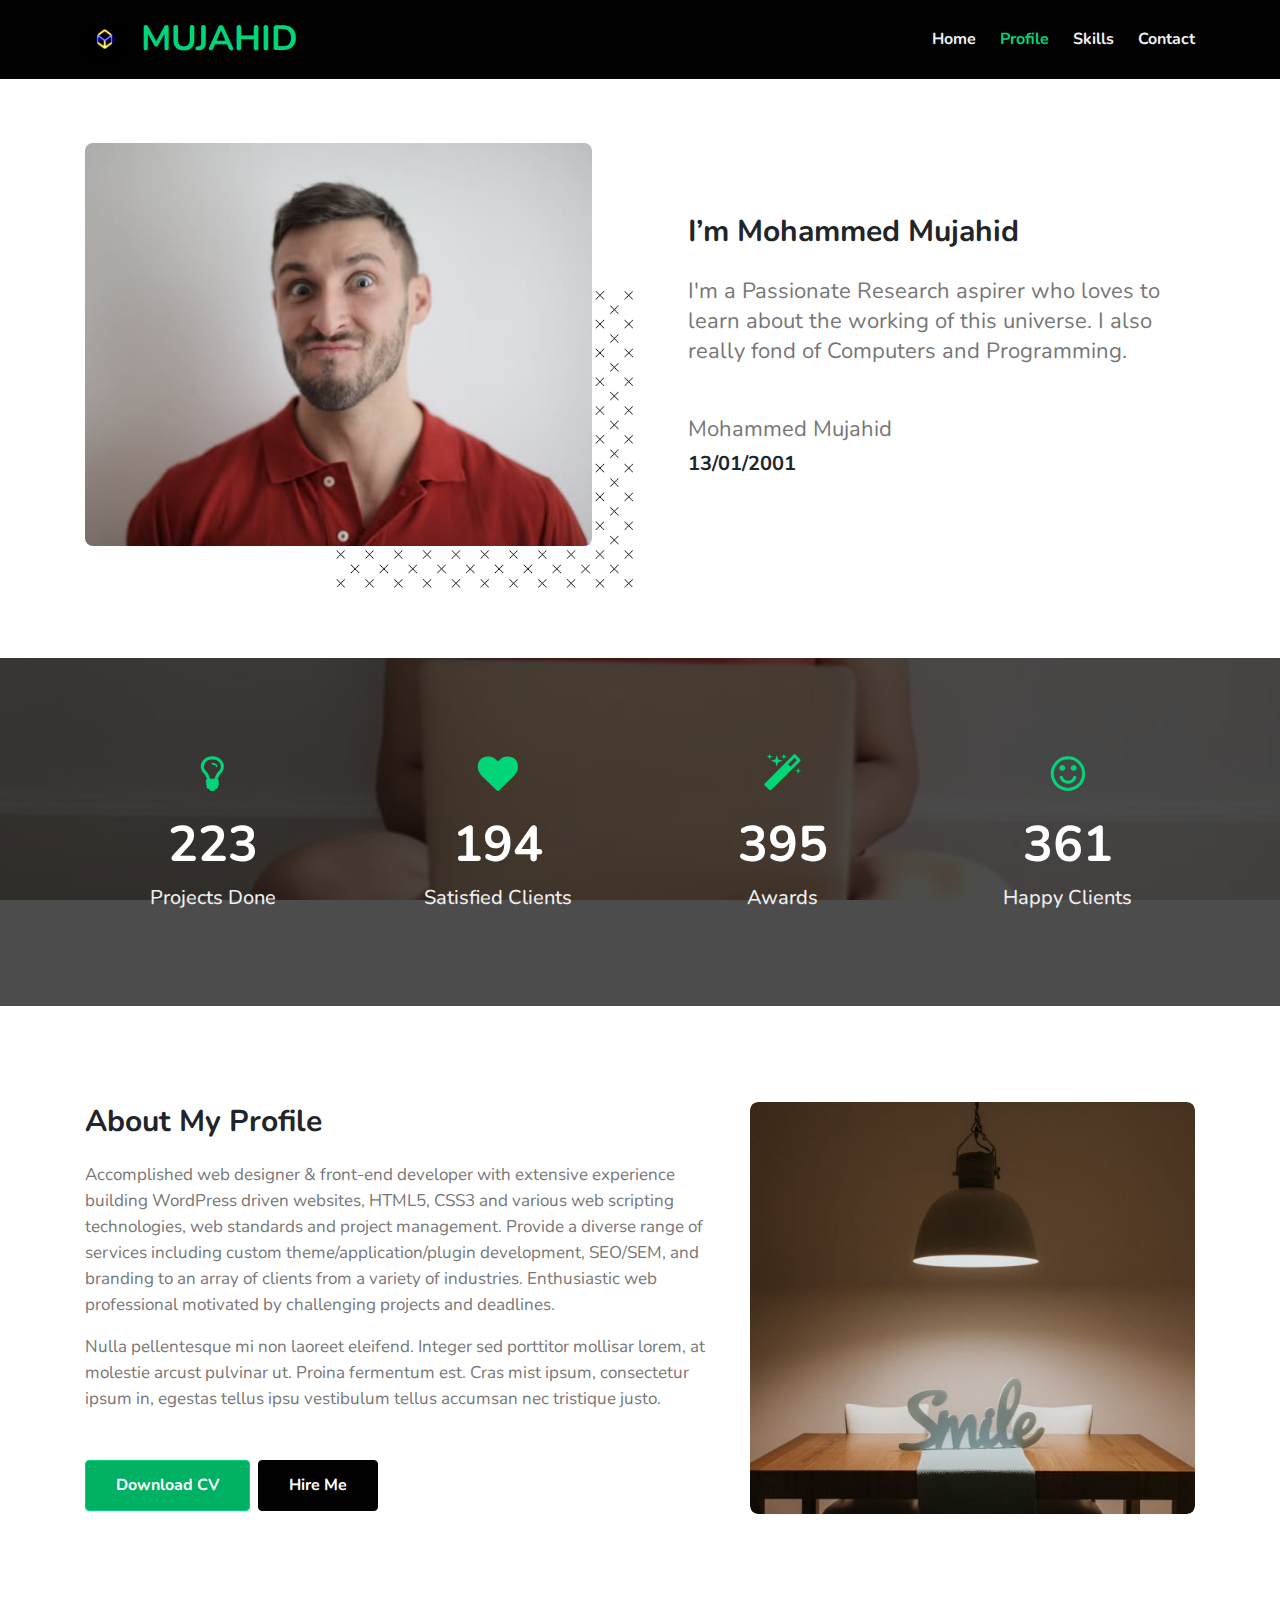
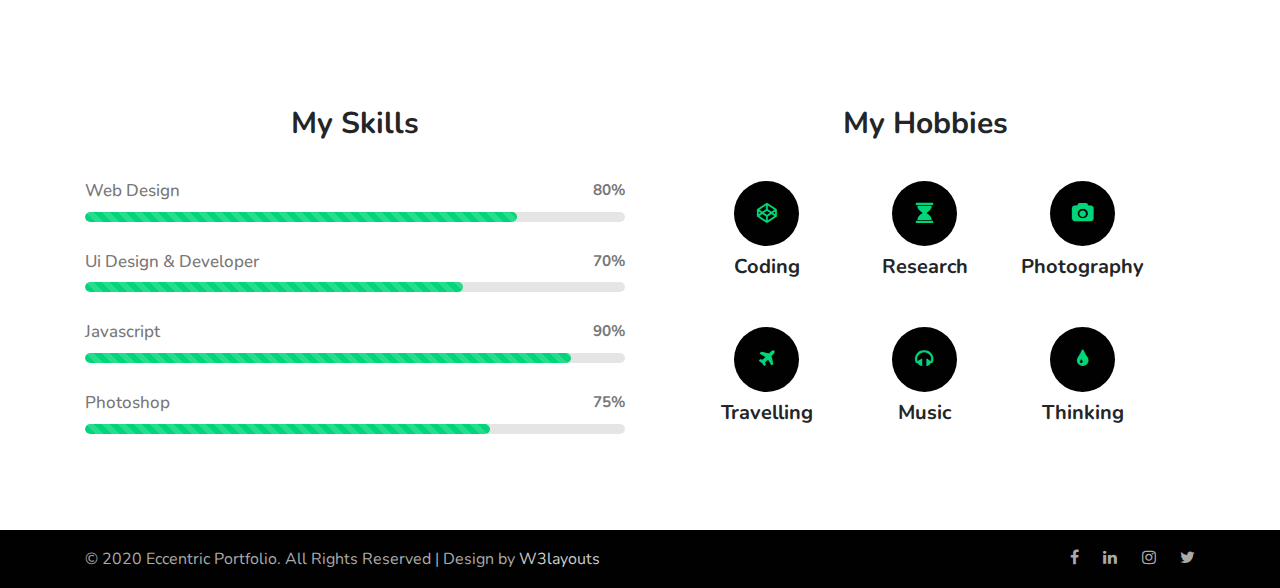
==== commit 5f93b7e9: "Necessary changes done" ====
--- a/about.html
+++ b/about.html
@@ -10,7 +10,7 @@
   <meta charset="utf-8">
   <meta name="viewport" content="width=device-width, initial-scale=1, shrink-to-fit=no">
 
-  <title>Eccentric portfolio V2 - Personal Category Bootstrap Responsive Website Template | About : W3layouts</title>
+  <title>Mujahid - Profile</title>
 
   <!-- google fonts -->
   <link href="//fonts.googleapis.com/css?family=Nunito:400,700&display=swap" rel="stylesheet">
@@ -26,11 +26,11 @@
   <div class="w3l-header" id="home">
     <div class="container">
       <nav class="navbar navbar-expand-lg navbar-dark pl-0 pr-0">
-        <a class="navbar-brand m-0" href="index.html"><span class="fa fa-gamepad"></span> Eccentric </a>
-        <!-- if logo is image enable this   
-            <a class="navbar-brand" href="#index.html">
-                <img src="image-path" alt="Your logo" title="Your logo" style="height:35px;" />
-            </a> -->
+        <!-- if logo is image enable this -->  
+        <a class="navbar-brand" href="#index.html">
+          <img src="assets/images/mylogo.jpg" alt="Your logo" title="Your logo" style="height:35px;" />
+        </a> 
+        <a class="navbar-brand m-0" href="index.html"> MUJAHID </a>
         <button class="navbar-toggler" type="button" data-toggle="collapse" data-target="#navbarNav" aria-controls="navbarNav" aria-expanded="false"
           aria-label="Toggle navigation">
           <span class="navbar-toggler-icon fa fa-bars"></span>
@@ -41,10 +41,10 @@
               <a class="nav-link pl-0 pr-0" href="index.html">Home <span class="sr-only">(current)</span></a>
             </li>
             <li class="nav-item active mr-lg-4">
-              <a class="nav-link pl-0 pr-0" href="about.html">About me</a>
+              <a class="nav-link pl-0 pr-0" href="about.html">Profile</a>
             </li>
             <li class="nav-item mr-lg-4">
-              <a class="nav-link pl-0 pr-0" href="services.html">Services</a>
+              <a class="nav-link pl-0 pr-0" href="services.html">Skills</a>
             </li>
             <li class="nav-item">
               <a class="nav-link pl-0 pr-0" href="contact.html">Contact</a>
@@ -67,12 +67,13 @@
                 </div>
             </div>
             <div class="col-lg-6 info pl-lg-5 mt-lg-0 mt-5 pt-lg-0 pt-3 align-center">
-                <h4 class="">I’m Johnson smith</h4>
-                <p class="mt-md-4 mt-3 mb-0"> I'm a Passionate designer & developer who loves simplicity in things and crafts beautiful user
-                    interfaces with love.</p>
-                <img src="assets/images/signature.png" class="img-fluid signature mt-4 mb-2" width="300px" alt="my photo" />
-                <p class="m-0 mb-2">Johnson smith</p>
-                <h6>12/05/1995</h6>
+                <h4 class="">I’m Mohammed Mujahid</h4>
+                <p class="mt-md-4 mt-3 mb-0"> I'm a Passionate Research aspirer who loves to learn about the working of this universe.
+                    I also really fond of Computers and Programming.</p>
+                <!-- <img src="assets/images/signature.png" class="img-fluid signature mt-4 mb-2" width="300px" alt="my photo" /> -->
+                <br></br>
+                <p class="m-0 mb-2">Mohammed Mujahid</p>
+                <h6>13/01/2001</h6>
             </div>
         </div>
     </div>
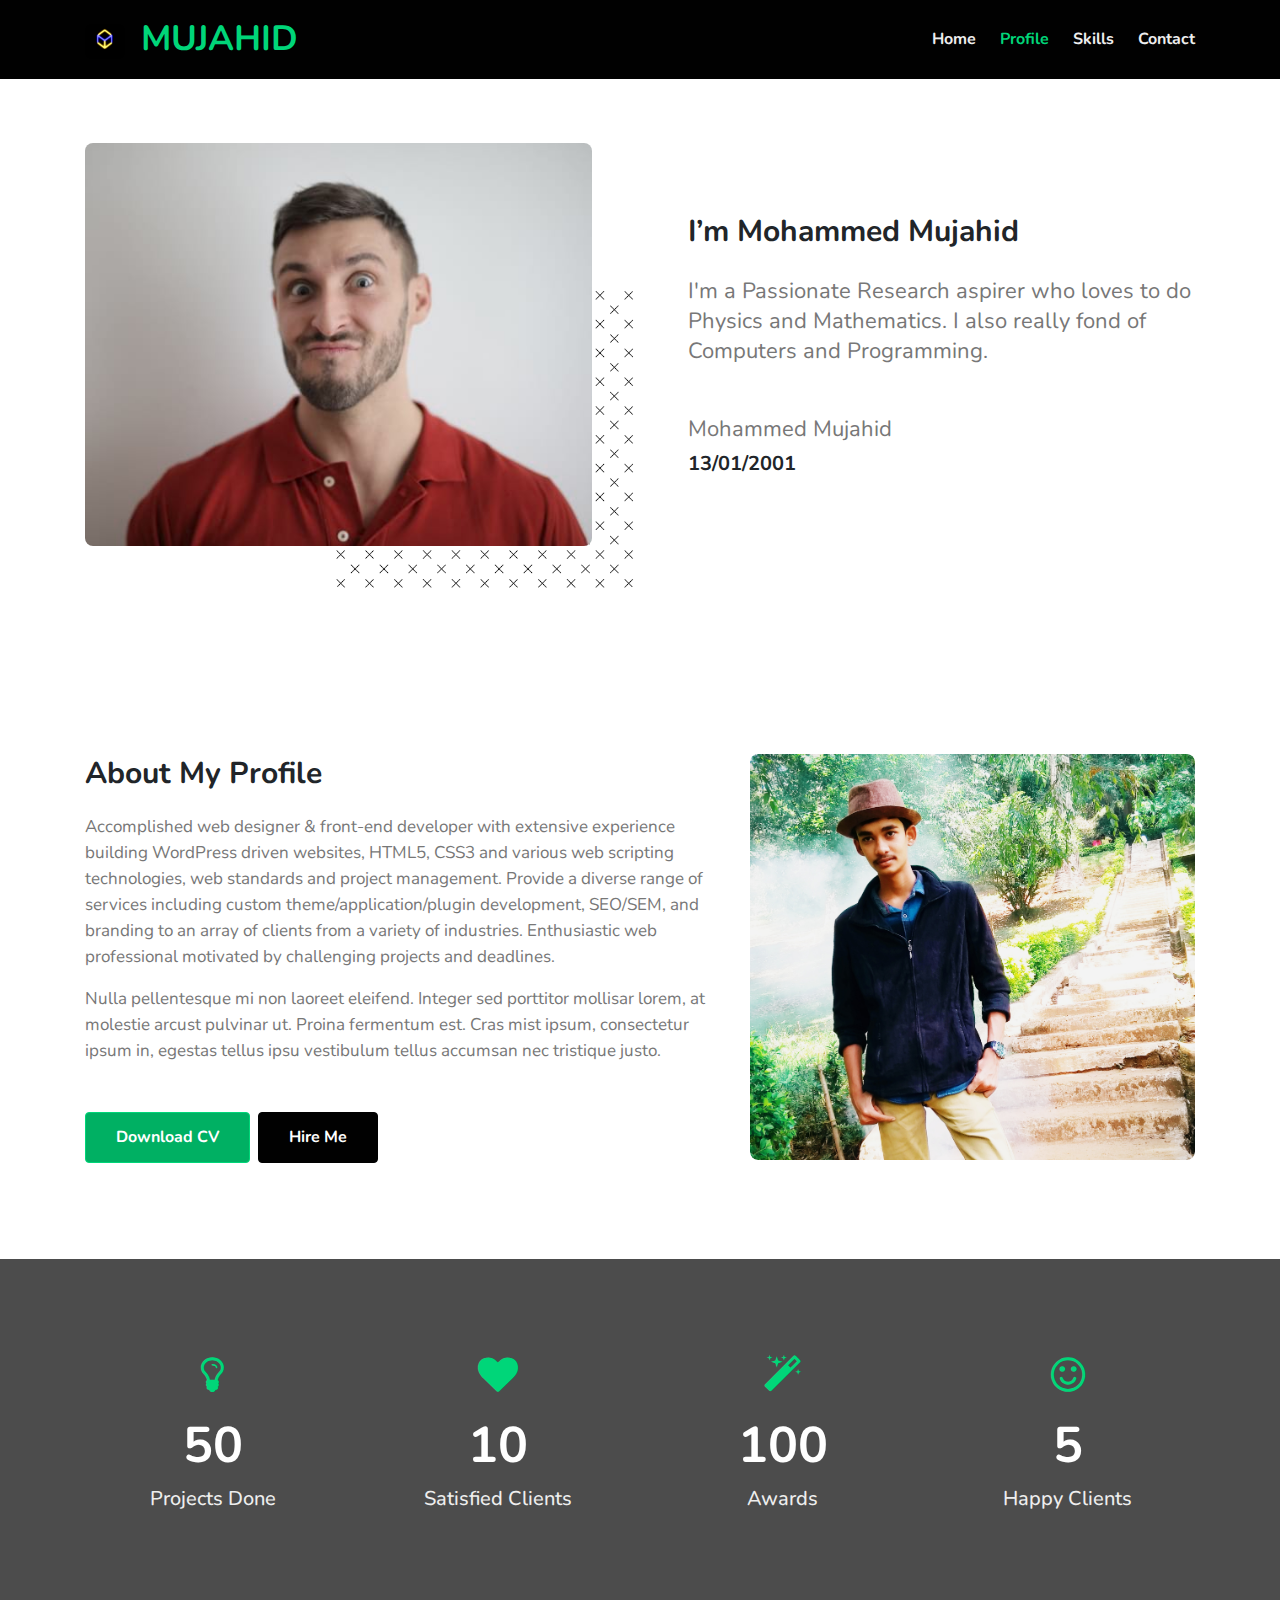
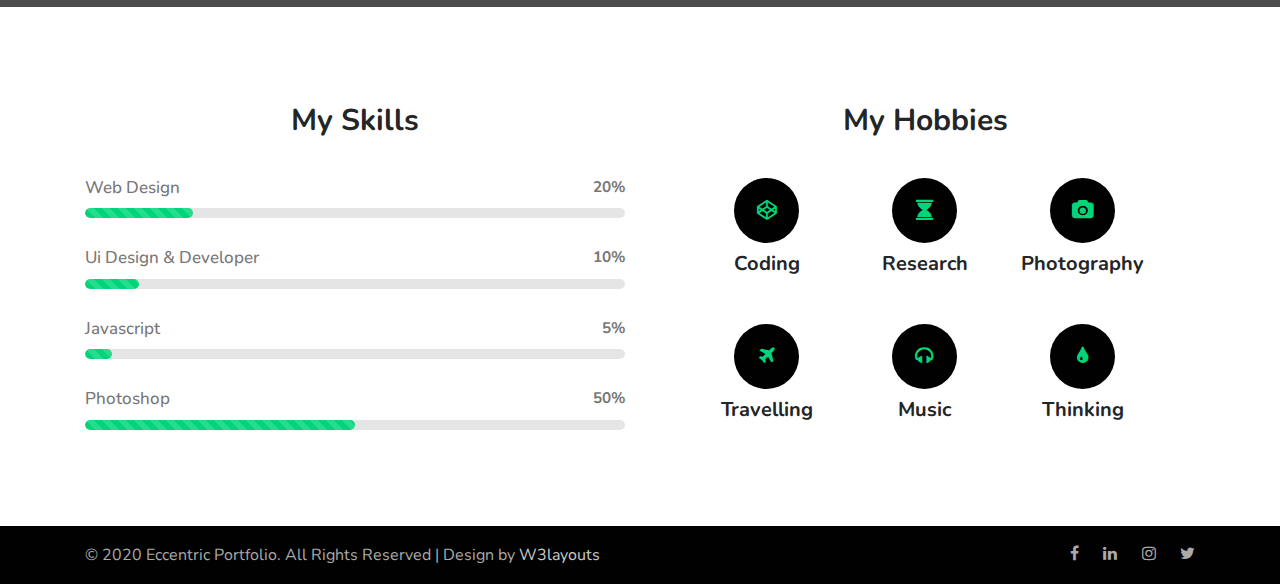
==== commit d6e1852e: "changes made" ====
--- a/about.html
+++ b/about.html
@@ -68,7 +68,7 @@
             </div>
             <div class="col-lg-6 info pl-lg-5 mt-lg-0 mt-5 pt-lg-0 pt-3 align-center">
                 <h4 class="">I’m Mohammed Mujahid</h4>
-                <p class="mt-md-4 mt-3 mb-0"> I'm a Passionate Research aspirer who loves to learn about the working of this universe.
+                <p class="mt-md-4 mt-3 mb-0"> I'm a Passionate Research aspirer who loves to do Physics and Mathematics.
                     I also really fond of Computers and Programming.</p>
                 <!-- <img src="assets/images/signature.png" class="img-fluid signature mt-4 mb-2" width="300px" alt="my photo" /> -->
                 <br></br>
@@ -80,32 +80,6 @@
 </div>
 <!-- //about me -->
 <!-- stats -->
-<section class="w3l-stats py-lg-5 py-4" id="stats">
-    <div class="gallery-inner container py-md-5 py-4">
-        <div class="row stats-con text-white">
-            <div class="col-sm-3 col-6 stats_info counter_grid">
-                <span class="fa fa-lightbulb-o"></span>
-                <p class="counter">645</p>
-                <h4>Projects Done</h4>
-            </div>
-            <div class="col-sm-3 col-6 stats_info counter_grid1">
-                <span class="fa fa-heart"></span>
-                <p class="counter">563</p>
-                <h4>Satisfied Clients</h4>
-            </div>
-            <div class="col-sm-3 col-6 stats_info counter_grid mt-sm-0 mt-5">
-                <span class="fa fa-magic"></span>
-                <p class="counter">1145</p>
-                <h4>Awards</h4>
-            </div>
-            <div class="col-sm-3 col-6 stats_info counter_grid2 mt-sm-0 mt-5">
-                <span class="fa fa-smile-o"></span>
-                <p class="counter">1045</p>
-                <h4>Happy Clients</h4>
-            </div>
-        </div>
-    </div>
-</section>
 <!-- //stats -->
 <!-- about my profile -->
 <section class="w3l-about-bottom py-5" id="about">
@@ -136,6 +110,33 @@
         </div>
     </div>
 </section>
+<section class="w3l-stats py-lg-5 py-4" id="stats">
+  <div class="gallery-inner container py-md-5 py-4">
+      <div class="row stats-con text-white">
+          <div class="col-sm-3 col-6 stats_info counter_grid">
+              <span class="fa fa-lightbulb-o"></span>
+              <p class="counter">50</p>
+              <h4>Projects Done</h4>
+          </div>
+          <div class="col-sm-3 col-6 stats_info counter_grid1">
+              <span class="fa fa-heart"></span>
+              <p class="counter">10</p>
+              <h4>Satisfied Clients</h4>
+          </div>
+          <div class="col-sm-3 col-6 stats_info counter_grid mt-sm-0 mt-5">
+              <span class="fa fa-magic"></span>
+              <p class="counter">100</p>
+              <h4>Awards</h4>
+          </div>
+          <div class="col-sm-3 col-6 stats_info counter_grid2 mt-sm-0 mt-5">
+              <span class="fa fa-smile-o"></span>
+              <p class="counter">5</p>
+              <h4>Happy Clients</h4>
+          </div>
+      </div>
+  </div>
+</section>
+
 <!-- //about my profile -->
 <!-- skills and hobbies -->
 <div class="w3l-skills py-5" id="skills">
@@ -144,24 +145,24 @@
             <div class="row skills">
                 <div class="col-lg-6 bar-grids bargrids-left">
                     <h4> My Skills </h4>
-                    <h6>web design <span> 80% </span></h6>
+                    <h6>web design <span> 20% </span></h6>
                     <div class="progress">
-                        <div class="progress-bar progress-bar-striped active editContent" style="width: 80%">
-                        </div>
-                    </div>
-                    <h6>ui design & developer <span> 70% </span></h6>
+                        <div class="progress-bar progress-bar-striped active editContent" style="width: 20%">
+                        </div>
+                    </div>
+                    <h6>ui design & developer <span> 10% </span></h6>
                     <div class="progress  w3-bar-grids">
-                        <div class="progress-bar progress-bar-striped active" style="width: 70%">
-                        </div>
-                    </div>
-                    <h6>Javascript<span>90% </span></h6>
+                        <div class="progress-bar progress-bar-striped active" style="width: 10%">
+                        </div>
+                    </div>
+                    <h6>Javascript<span>5% </span></h6>
                     <div class="progress  w3-bar-grids">
-                        <div class="progress-bar progress-bar-striped active" style="width: 90%">
-                        </div>
-                    </div>
-                    <h6>Photoshop <span> 75% </span></h6>
+                        <div class="progress-bar progress-bar-striped active" style="width: 5%">
+                        </div>
+                    </div>
+                    <h6>Photoshop <span> 50% </span></h6>
                     <div class="progress  w3-bar-grids prgs-w3-last">
-                        <div class="progress-bar progress-bar-striped active" style="width: 75%">
+                        <div class="progress-bar progress-bar-striped active" style="width: 50%">
                         </div>
                     </div>
                 </div>
--- a/assets/css/style-starter.css
+++ b/assets/css/style-starter.css
@@ -8187,8 +8187,8 @@
 .fa-meh-o:before {
   content: ""; }
 
-.fa-gamepad:before {
-  content: ""; }
+/* .fa-gamepad:before {
+  content: ""; } */
 
 .fa-keyboard-o:before {
   content: ""; }
@@ -9791,7 +9791,7 @@
 .w3l-main-banner h3.banner-text {
   font-weight: 700;
   font-size: 65px;
-  line-height: 80px;
+  line-height:100px;
   color: #ffffff; }
 
 .w3l-main-banner .banner-info p {
